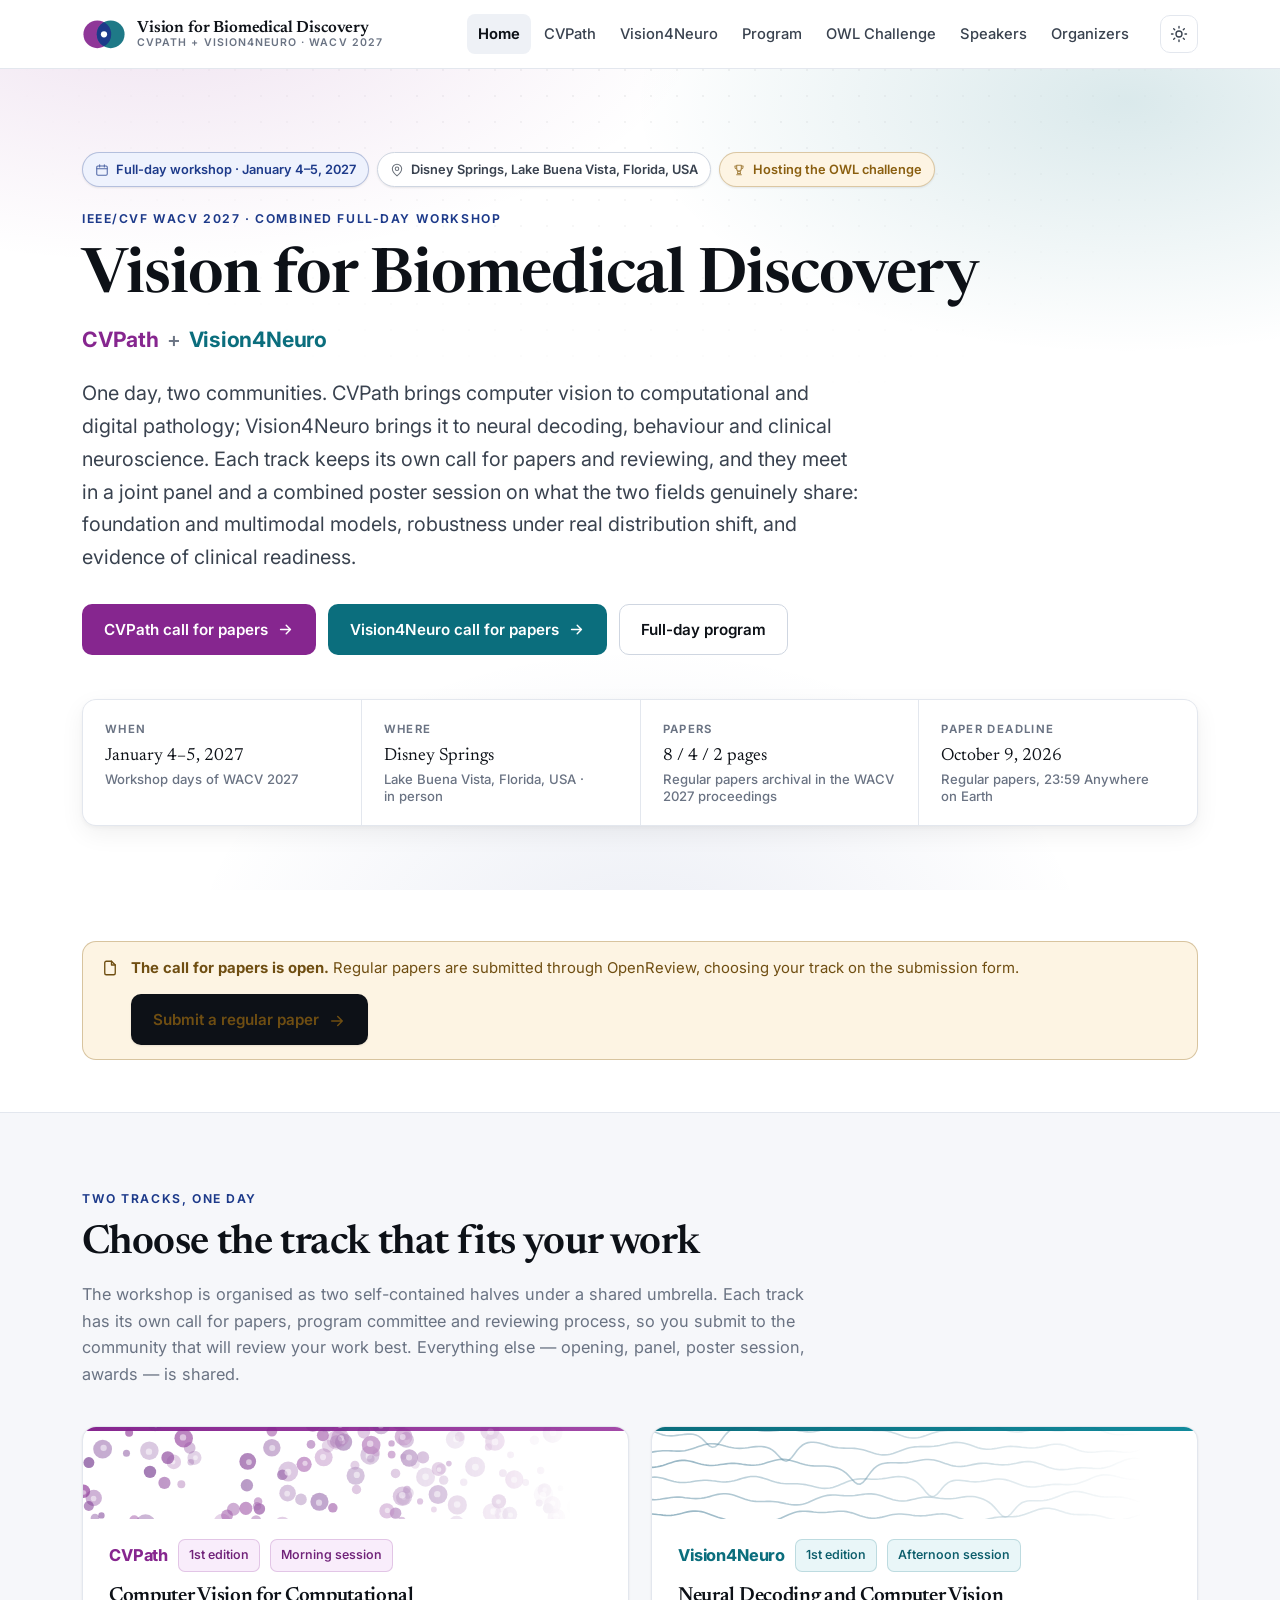
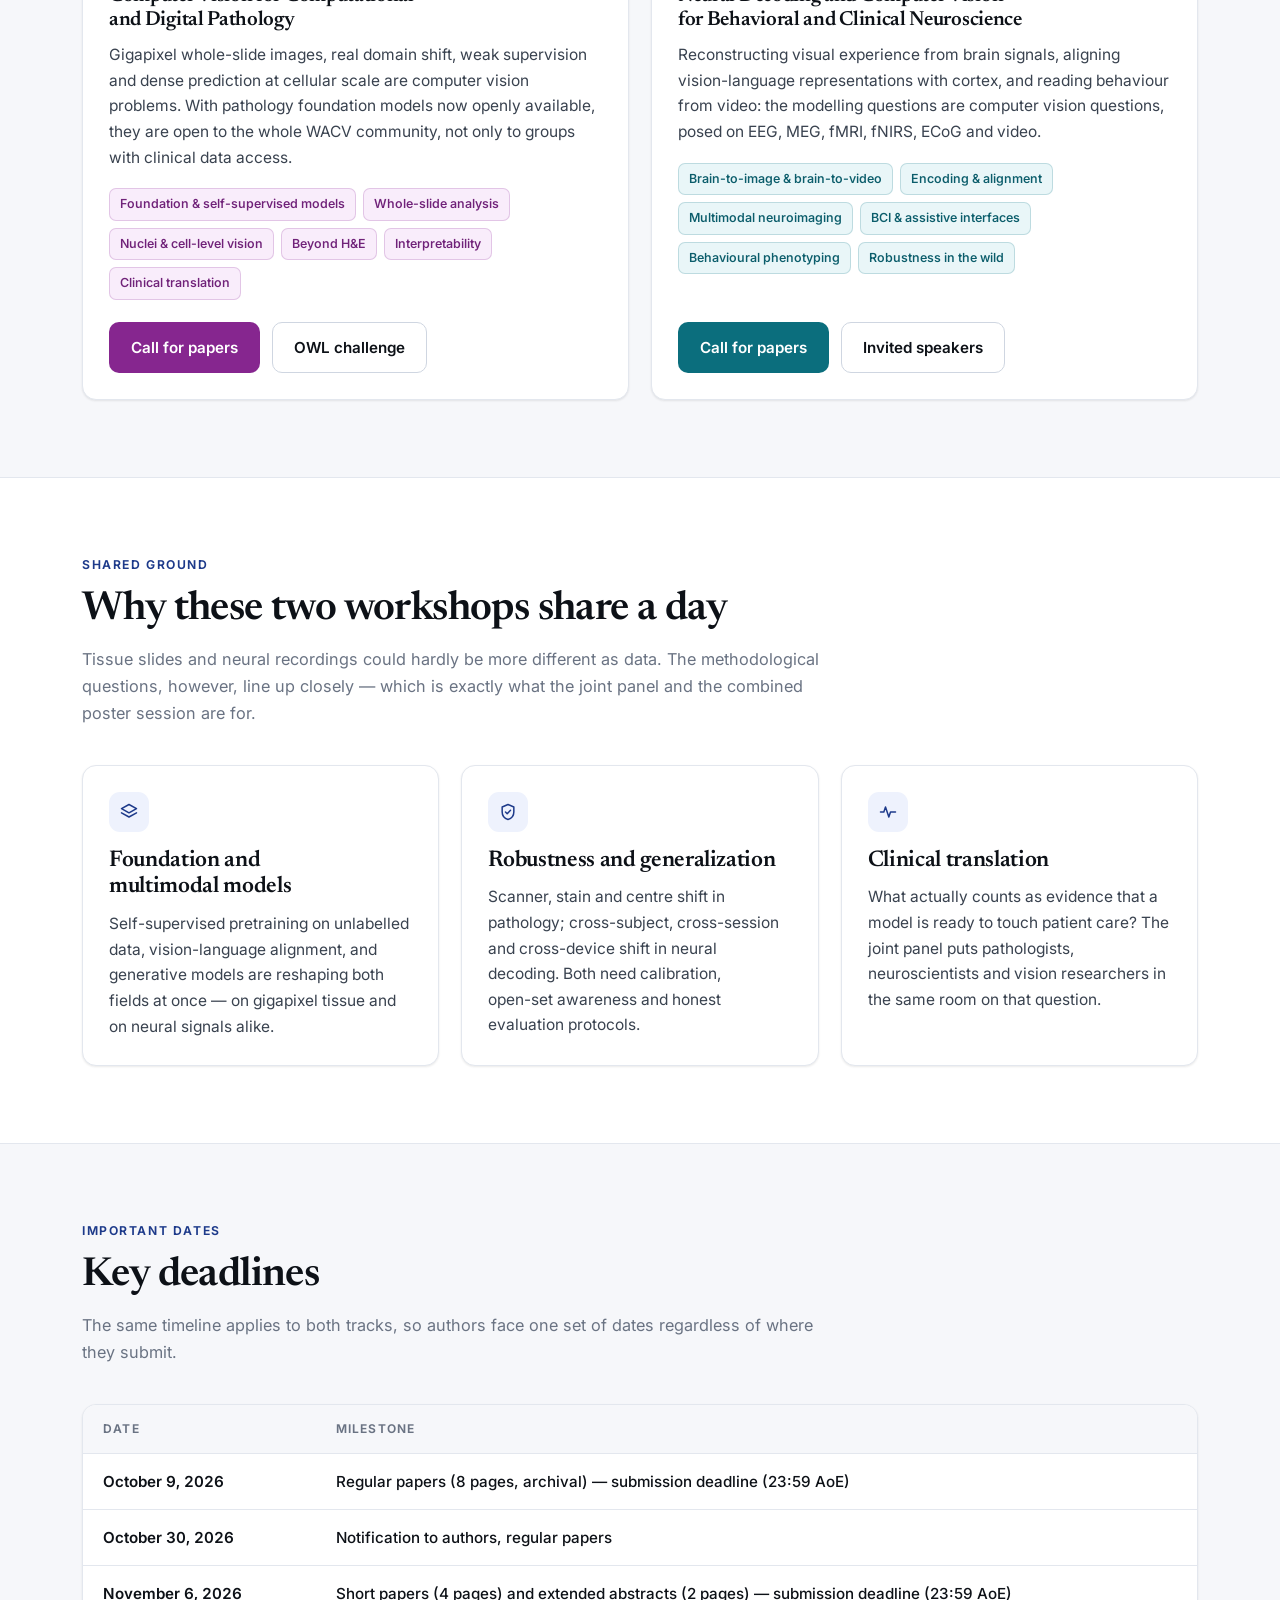
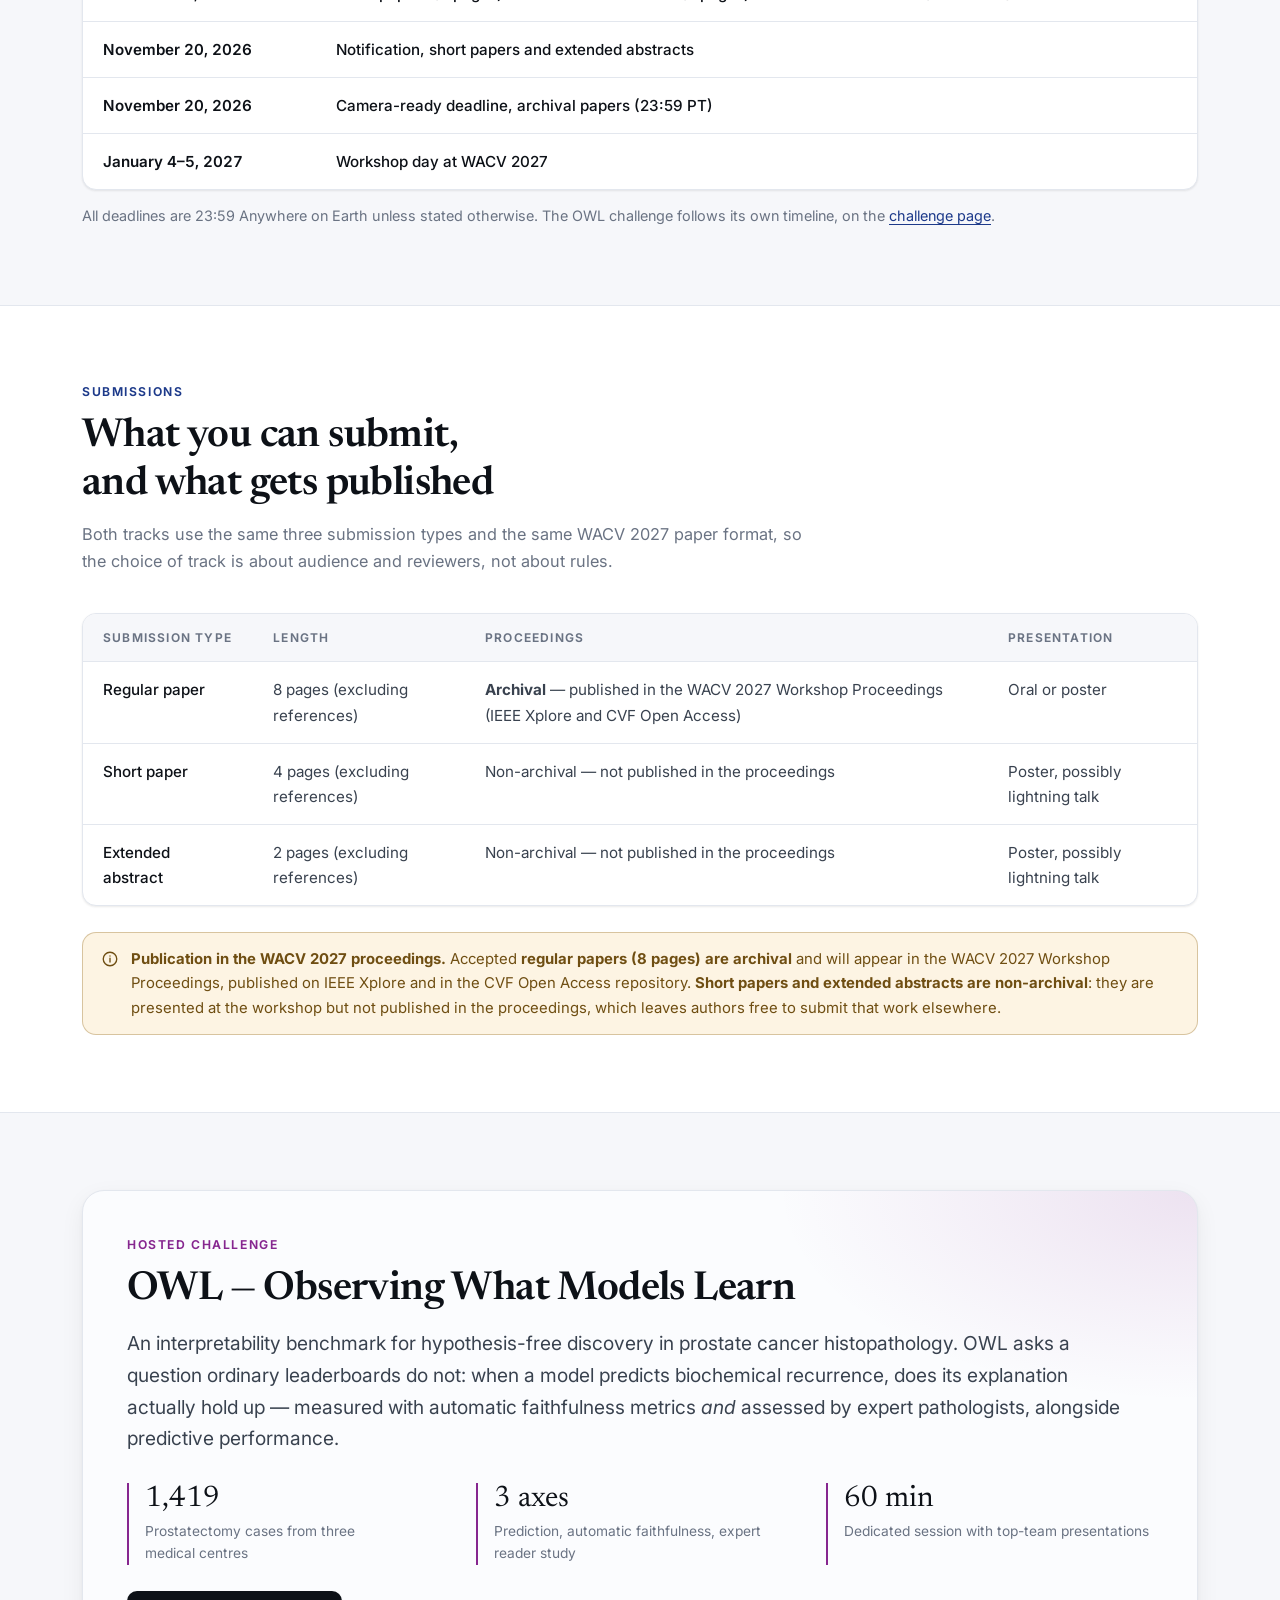
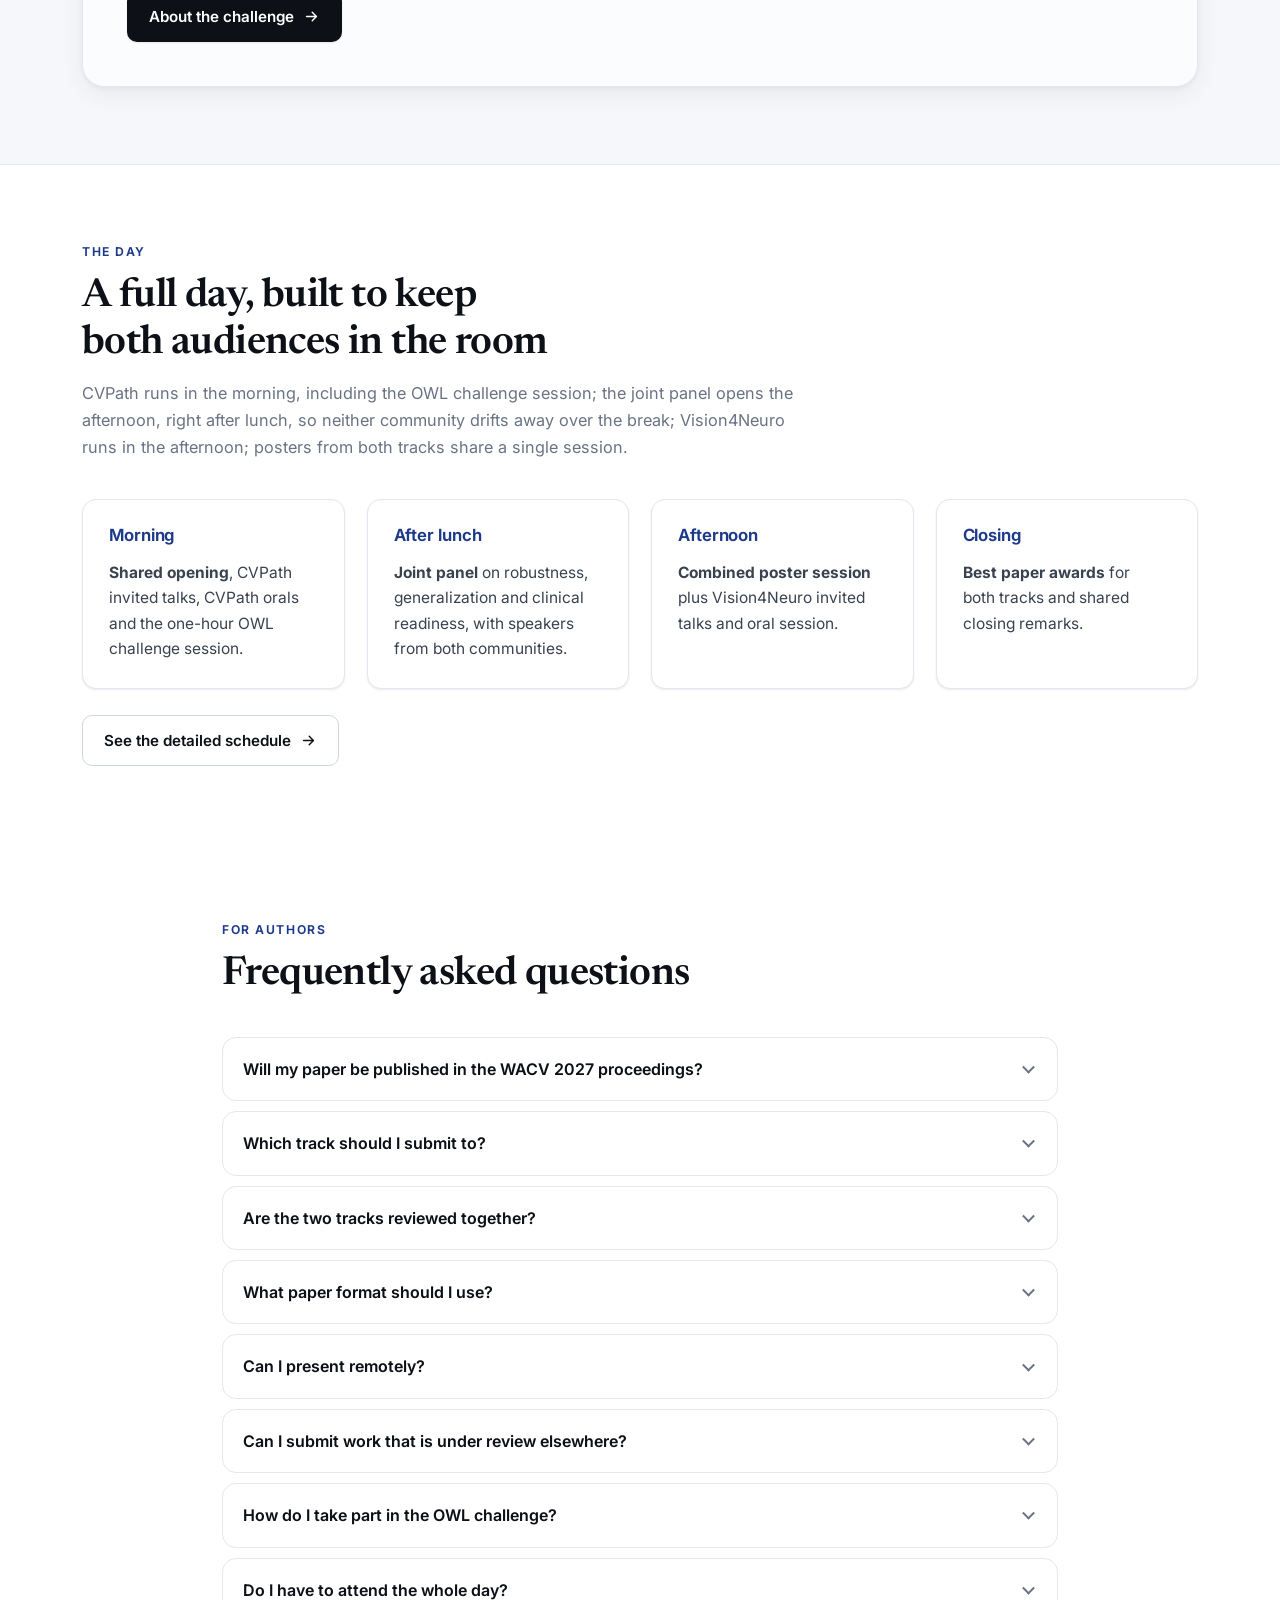
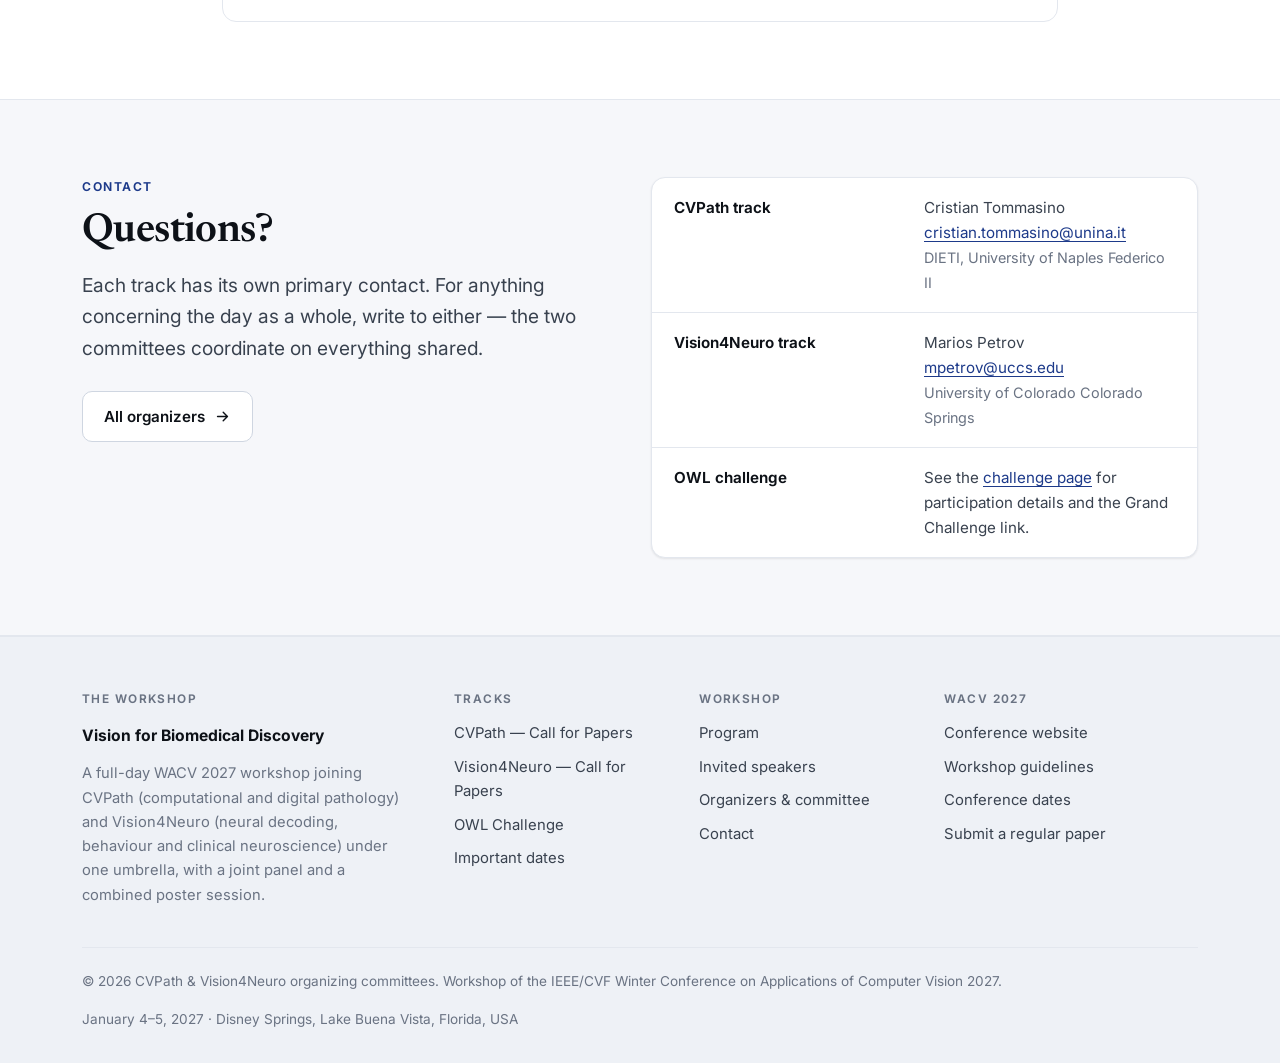
==== index.html @ 19446014 "Make the submission buttons explicit about regular papers The OpenReview venue linked from the site " ====
<!DOCTYPE html>
<html lang="en">
<head>
  <meta charset="utf-8">
  <meta name="viewport" content="width=device-width, initial-scale=1">
  <title>Vision for Biomedical Discovery | WACV 2027 Workshop</title>
  <meta name="description" content="Full-day WACV 2027 workshop joining CVPath (computational pathology, OWL challenge) and Vision4Neuro (neural decoding). Call for papers, important dates and program.">
  <meta name="keywords" content="WACV 2027 workshop, computational pathology, digital pathology, computer vision, neural decoding, EEG, fMRI, brain-computer interface, foundation models, whole-slide imaging, CVPath, Vision4Neuro">
  <meta name="author" content="CVPath and Vision4Neuro organizing committees">
  <meta name="robots" content="index, follow, max-image-preview:large">
  <link rel="canonical" href="https://cvpath-vision4neuro.github.io/wacv2027/">

  <meta property="og:type" content="website">
  <meta property="og:site_name" content="Vision for Biomedical Discovery (CVPath + Vision4Neuro)">
  <meta property="og:title" content="Vision for Biomedical Discovery | WACV 2027 Workshop">
  <meta property="og:description" content="Full-day WACV 2027 workshop joining CVPath (computational pathology, OWL challenge) and Vision4Neuro (neural decoding). Call for papers, important dates and program.">
  <meta property="og:url" content="https://cvpath-vision4neuro.github.io/wacv2027/">
  <meta property="og:image" content="https://cvpath-vision4neuro.github.io/wacv2027/assets/img/og-image.png">
  <meta property="og:image:width" content="1200">
  <meta property="og:image:height" content="630">
  <meta property="og:image:alt" content="Vision for Biomedical Discovery, a full-day WACV 2027 workshop combining CVPath and Vision4Neuro">
  <meta property="og:locale" content="en_US">
  <meta name="twitter:card" content="summary_large_image">
  <meta name="twitter:title" content="Vision for Biomedical Discovery | WACV 2027 Workshop">
  <meta name="twitter:description" content="Full-day WACV 2027 workshop joining CVPath (computational pathology, OWL challenge) and Vision4Neuro (neural decoding). Call for papers, important dates and program.">
  <meta name="twitter:image" content="https://cvpath-vision4neuro.github.io/wacv2027/assets/img/og-image.png">

  <link rel="icon" href="assets/img/favicon.svg" type="image/svg+xml">
  <link rel="alternate icon" href="assets/img/favicon-32.png" sizes="32x32">
  <link rel="apple-touch-icon" href="assets/img/apple-touch-icon.png">
  <link rel="manifest" href="site.webmanifest">
  <meta name="theme-color" content="#0d1117">

  <link rel="preconnect" href="https://fonts.googleapis.com">
  <link rel="preconnect" href="https://fonts.gstatic.com" crossorigin>
  <link rel="stylesheet" href="https://fonts.googleapis.com/css2?family=Inter:wght@400;500;600;700&family=Newsreader:opsz,wght@6..72,400;6..72,500;6..72,600&display=swap">
  <link rel="stylesheet" href="assets/css/styles.css">
  <script>
    (function () {
      try {
        var t = localStorage.getItem("vbd-theme");
        if (!t) t = window.matchMedia("(prefers-color-scheme: dark)").matches ? "dark" : "light";
        document.documentElement.setAttribute("data-theme", t);
      } catch (e) {}
    })();
  </script>
  <script type="application/ld+json">[
  {
    "@context": "https://schema.org",
    "@type": "Event",
    "name": "Vision for Biomedical Discovery (CVPath + Vision4Neuro)",
    "alternateName": "CVPath + Vision4Neuro @ WACV 2027",
    "description": "Full-day workshop at IEEE/CVF WACV 2027 combining CVPath (computer vision for computational and digital pathology, including the OWL challenge) and Vision4Neuro (neural decoding and computer vision for behavioural and clinical neuroscience).",
    "startDate": "2027-01-04",
    "endDate": "2027-01-05",
    "eventStatus": "https://schema.org/EventScheduled",
    "eventAttendanceMode": "https://schema.org/OfflineEventAttendanceMode",
    "url": "https://cvpath-vision4neuro.github.io/wacv2027/",
    "image": "https://cvpath-vision4neuro.github.io/wacv2027/assets/img/og-image.png",
    "inLanguage": "en",
    "isAccessibleForFree": false,
    "location": {
      "@type": "Place",
      "name": "WACV 2027, Disney Springs",
      "address": {
        "@type": "PostalAddress",
        "addressLocality": "Lake Buena Vista",
        "addressRegion": "FL",
        "addressCountry": "US"
      }
    },
    "superEvent": {
      "@type": "Event",
      "name": "IEEE/CVF Winter Conference on Applications of Computer Vision (WACV) 2027",
      "url": "https://wacv.thecvf.com/Conferences/2027",
      "startDate": "2027-01-04",
      "endDate": "2027-01-08",
      "location": {
        "@type": "Place",
        "name": "WACV 2027, Disney Springs",
        "address": {
          "@type": "PostalAddress",
          "addressLocality": "Lake Buena Vista",
          "addressRegion": "FL",
          "addressCountry": "US"
        }
      },
      "eventStatus": "https://schema.org/EventScheduled",
      "eventAttendanceMode": "https://schema.org/OfflineEventAttendanceMode",
      "description": "The IEEE/CVF Winter Conference on Applications of Computer Vision, held 4-8 January 2027 at Disney Springs, Lake Buena Vista, Florida."
    },
    "organizer": [
      {
        "@type": "Person",
        "name": "Cristian Tommasino",
        "email": "cristian.tommasino@unina.it",
        "affiliation": "University of Naples Federico II"
      },
      {
        "@type": "Person",
        "name": "Marios Petrov",
        "email": "mpetrov@uccs.edu",
        "affiliation": "University of Colorado Colorado Springs"
      }
    ],
    "subEvent": [
      {
        "@type": "Event",
        "name": "CVPath: Computer Vision for Computational and Digital Pathology",
        "url": "https://cvpath-vision4neuro.github.io/wacv2027/cvpath.html",
        "startDate": "2027-01-04",
        "location": {
          "@type": "Place",
          "name": "WACV 2027, Disney Springs",
          "address": {
            "@type": "PostalAddress",
            "addressLocality": "Lake Buena Vista",
            "addressRegion": "FL",
            "addressCountry": "US"
          }
        },
        "endDate": "2027-01-05",
        "eventStatus": "https://schema.org/EventScheduled",
        "eventAttendanceMode": "https://schema.org/OfflineEventAttendanceMode",
        "image": "https://cvpath-vision4neuro.github.io/wacv2027/assets/img/og-image.png",
        "description": "Half-day track on computer vision for computational and digital pathology: foundation and self-supervised models, whole-slide and gigapixel image analysis, domain shift, interpretability and clinical translation. Hosts the OWL challenge.",
        "organizer": {
          "@type": "Person",
          "name": "Cristian Tommasino",
          "email": "cristian.tommasino@unina.it",
          "affiliation": "University of Naples Federico II"
        }
      },
      {
        "@type": "Event",
        "name": "Vision4Neuro: Neural Decoding and Computer Vision for Behavioral and Clinical Neuroscience",
        "url": "https://cvpath-vision4neuro.github.io/wacv2027/vision4neuro.html",
        "startDate": "2027-01-04",
        "location": {
          "@type": "Place",
          "name": "WACV 2027, Disney Springs",
          "address": {
            "@type": "PostalAddress",
            "addressLocality": "Lake Buena Vista",
            "addressRegion": "FL",
            "addressCountry": "US"
          }
        },
        "endDate": "2027-01-05",
        "eventStatus": "https://schema.org/EventScheduled",
        "eventAttendanceMode": "https://schema.org/OfflineEventAttendanceMode",
        "image": "https://cvpath-vision4neuro.github.io/wacv2027/assets/img/og-image.png",
        "description": "Half-day track on neural decoding, behaviour and clinical neuroscience: decoding visual experience from EEG, MEG, fMRI, fNIRS and ECoG, brain-to-image generation, encoding models, brain-computer interfaces and behavioural phenotyping.",
        "organizer": {
          "@type": "Person",
          "name": "Marios Petrov",
          "email": "mpetrov@uccs.edu",
          "affiliation": "University of Colorado Colorado Springs"
        }
      }
    ]
  },
  {
    "@context": "https://schema.org",
    "@type": "WebSite",
    "name": "Vision for Biomedical Discovery (CVPath + Vision4Neuro)",
    "url": "https://cvpath-vision4neuro.github.io/wacv2027/",
    "inLanguage": "en"
  },
  {
    "@context": "https://schema.org",
    "@type": "FAQPage",
    "mainEntity": [
      {
        "@type": "Question",
        "name": "Will my paper be published in the WACV 2027 proceedings?",
        "acceptedAnswer": {
          "@type": "Answer",
          "text": "Only regular papers. Accepted 8-page regular papers are archival and appear in the WACV 2027 Workshop Proceedings on IEEE Xplore and in the CVF Open Access repository. Short papers (4 pages) and extended abstracts (2 pages) are non-archival: they are presented at the workshop but are not published, so the work remains free for submission elsewhere."
        }
      },
      {
        "@type": "Question",
        "name": "Which track should I submit to?",
        "acceptedAnswer": {
          "@type": "Answer",
          "text": "Submit to the community best placed to review your work. CVPath covers computational and digital pathology; Vision4Neuro covers neural decoding, behaviour and clinical neuroscience. Each track has its own program committee, and you select the track when you submit. If a paper genuinely spans both, write to either primary contact and we will agree on the better fit."
        }
      },
      {
        "@type": "Question",
        "name": "Are the two tracks reviewed together?",
        "acceptedAnswer": {
          "@type": "Answer",
          "text": "No. Each track runs its own reviewing process with its own program committee and criteria. The shared parts of the day are the opening, the panel, the poster session, the awards and the website."
        }
      },
      {
        "@type": "Question",
        "name": "What paper format should I use?",
        "acceptedAnswer": {
          "@type": "Answer",
          "text": "The official WACV 2027 author kit, in LaTeX or Word, the same template as the main conference. Page limits exclude references, and supplementary material does not count towards the limit. Reviewing is double-blind, so submissions must be anonymised."
        }
      },
      {
        "@type": "Question",
        "name": "Can I present remotely?",
        "acceptedAnswer": {
          "@type": "Answer",
          "text": "No. WACV 2027 does not accommodate virtual workshops or remote presentations. At least one author of each accepted contribution must register for the conference and present in person at Disney Springs."
        }
      },
      {
        "@type": "Question",
        "name": "Can I submit work that is under review elsewhere?",
        "acceptedAnswer": {
          "@type": "Answer",
          "text": "Regular papers must be original and not substantially similar to work under review or published elsewhere, following the WACV dual-submission policy. Because short papers and extended abstracts are non-archival, they may cover work that is concurrently under review at another venue, provided the policy of that venue allows it."
        }
      },
      {
        "@type": "Question",
        "name": "How do I take part in the OWL challenge?",
        "acceptedAnswer": {
          "@type": "Answer",
          "text": "The challenge runs on the Grand Challenge platform, within the CVPath track. Registration and the phase dates are published on the challenge page. Taking part does not require submitting a paper, and top-ranking teams present their methods during the challenge session."
        }
      },
      {
        "@type": "Question",
        "name": "Do I have to attend the whole day?",
        "acceptedAnswer": {
          "@type": "Answer",
          "text": "No, but the day is designed to reward it: the joint panel after lunch and the single combined poster session are where the two communities actually meet."
        }
      }
    ]
  }
]</script>
</head>
<body>
  <a class="skip-link" href="#main">Skip to main content</a>
<header class="site-header">
  <nav class="container nav" aria-label="Main">
    <a class="brand" href="index.html">
      <svg class="brand__mark" viewBox="8 36 184 128" role="img" aria-label="Vision for Biomedical Discovery logo" focusable="false">
        <defs><clipPath id="vbdClip"><circle cx="72" cy="100" r="58"/></clipPath></defs>
        <circle cx="72" cy="100" r="58" fill="#86268f" opacity=".92"/>
        <circle cx="128" cy="100" r="58" fill="#0b6e7d" opacity=".92"/>
        <circle cx="128" cy="100" r="58" fill="#1d3a8a" clip-path="url(#vbdClip)"/>
        <circle cx="100" cy="100" r="13" fill="#ffffff"/>
      </svg>
      <span class="brand__text">
        <span class="brand__title">Vision for Biomedical Discovery</span>
        <span class="brand__sub">CVPath + Vision4Neuro &middot; WACV 2027</span>
      </span>
    </a>
    <div class="nav__links" id="nav-links">
      <a href="index.html" aria-current="page">Home</a>
      <a href="cvpath.html">CVPath</a>
      <a href="vision4neuro.html">Vision4Neuro</a>
      <a href="program.html">Program</a>
      <a href="challenge.html">OWL Challenge</a>
      <a href="speakers.html">Speakers</a>
      <a href="organizers.html">Organizers</a>
    </div>
    <div class="nav__actions">
      <button class="icon-btn theme-toggle" type="button" aria-label="Switch colour theme">
        <svg class="icon-sun" viewBox="0 0 24 24" fill="none" stroke="currentColor" stroke-width="1.8" stroke-linecap="round" aria-hidden="true"><circle cx="12" cy="12" r="4"/><path d="M12 2v2M12 20v2M4.9 4.9l1.4 1.4M17.7 17.7l1.4 1.4M2 12h2M20 12h2M4.9 19.1l1.4-1.4M17.7 6.3l1.4-1.4"/></svg>
        <svg class="icon-moon" viewBox="0 0 24 24" fill="none" stroke="currentColor" stroke-width="1.8" stroke-linecap="round" stroke-linejoin="round" aria-hidden="true"><path d="M21 12.8A9 9 0 1 1 11.2 3a7 7 0 0 0 9.8 9.8Z"/></svg>
      </button>
      <button class="icon-btn nav__toggle" type="button" aria-expanded="false" aria-controls="nav-links" aria-label="Open menu">
        <svg viewBox="0 0 24 24" fill="none" stroke="currentColor" stroke-width="1.9" stroke-linecap="round" aria-hidden="true"><path d="M4 7h16M4 12h16M4 17h16"/></svg>
      </button>
    </div>
  </nav>
</header>
  <main id="main">
    <section class="hero">
      <div class="container">
        <div class="badge-row">
          <span class="badge badge--brand"><svg viewBox="0 0 24 24" fill="none" stroke="currentColor" stroke-width="1.8" stroke-linecap="round" aria-hidden="true"><rect x="3" y="5" width="18" height="16" rx="2"/><path d="M8 3v4M16 3v4M3 10h18"/></svg> Full-day workshop &middot; January 4–5, 2027</span>
          <span class="badge"><svg viewBox="0 0 24 24" fill="none" stroke="currentColor" stroke-width="1.8" stroke-linecap="round" aria-hidden="true"><path d="M20 10c0 6-8 12-8 12S4 16 4 10a8 8 0 1 1 16 0Z"/><circle cx="12" cy="10" r="3"/></svg> Disney Springs, Lake Buena Vista, Florida, USA</span>
          <span class="badge badge--gold"><svg viewBox="0 0 24 24" fill="none" stroke="currentColor" stroke-width="1.8" stroke-linecap="round" stroke-linejoin="round" aria-hidden="true"><path d="M8 4h8v6a4 4 0 0 1-8 0Z"/><path d="M16 5h3v2a3 3 0 0 1-3 3M8 5H5v2a3 3 0 0 0 3 3"/><path d="M10 14h4l.5 4h-5Z"/><path d="M8 20h8"/></svg> Hosting the OWL challenge</span>
        </div>
       <div class="hero__grid hero__grid--solo">
        <div class="hero__inner">
        <span class="eyebrow">IEEE/CVF WACV 2027 &middot; Combined full-day workshop</span>
        <h1>Vision for Biomedical Discovery</h1>
        <p class="hero__acronyms"><span class="c1">CVPath</span><span class="plus">+</span><span class="c2">Vision4Neuro</span></p>
        <p class="hero__lead">One day, two communities. CVPath brings computer vision to computational and digital pathology; Vision4Neuro brings it to neural decoding, behaviour and clinical neuroscience. Each track keeps its own call for papers and reviewing, and they meet in a joint panel and a combined poster session on what the two fields genuinely share: foundation and multimodal models, robustness under real distribution shift, and evidence of clinical readiness.</p>
        <div class="btn-row">
          <a class="btn btn--cvpath" href="cvpath.html">CVPath call for papers <svg viewBox="0 0 24 24" fill="none" stroke="currentColor" stroke-width="2" stroke-linecap="round" stroke-linejoin="round" aria-hidden="true"><path d="M5 12h14M13 6l6 6-6 6"/></svg></a>
          <a class="btn btn--neuro" href="vision4neuro.html">Vision4Neuro call for papers <svg viewBox="0 0 24 24" fill="none" stroke="currentColor" stroke-width="2" stroke-linecap="round" stroke-linejoin="round" aria-hidden="true"><path d="M5 12h14M13 6l6 6-6 6"/></svg></a>
          <a class="btn btn--ghost" href="program.html">Full-day program</a>
        </div>
        </div>

       </div>

        <div class="facts">
          <div class="fact"><p class="fact__k">When</p><p class="fact__v">January 4–5, 2027<small>Workshop days of WACV 2027</small></p></div>
          <div class="fact"><p class="fact__k">Where</p><p class="fact__v">Disney Springs<small>Lake Buena Vista, Florida, USA &middot; in person</small></p></div>
          <div class="fact"><p class="fact__k">Papers</p><p class="fact__v">8 / 4 / 2 pages<small>Regular papers archival in the WACV 2027 proceedings</small></p></div>
          <div class="fact"><p class="fact__k">Paper deadline</p><p class="fact__v">October 9, 2026<small>Regular papers, 23:59 Anywhere on Earth</small></p></div>
        </div>
      </div>
    </section>

    <section class="section section--tight">
      <div class="container">
        <div class="notice"><svg viewBox="0 0 24 24" fill="none" stroke="currentColor" stroke-width="1.8" stroke-linecap="round" stroke-linejoin="round" aria-hidden="true"><path d="M14 3H7a2 2 0 0 0-2 2v14a2 2 0 0 0 2 2h10a2 2 0 0 0 2-2V8Z"/><path d="M14 3v5h5"/></svg><div><strong>The call for papers is open.</strong> Regular papers are submitted through OpenReview, choosing your track on the submission form.<br><a class="btn btn--primary mt-s" href="https://openreview.net/group?id=thecvf.com/WACV/2027/Workshop/CVPath-Vision4Neuro" rel="noopener">Submit a regular paper <svg viewBox="0 0 24 24" fill="none" stroke="currentColor" stroke-width="2" stroke-linecap="round" stroke-linejoin="round" aria-hidden="true"><path d="M5 12h14M13 6l6 6-6 6"/></svg></a></div></div>
      </div>
    </section>

    <section class="section section--soft" id="tracks">
      <div class="container">
        <div class="section__head">
          <span class="eyebrow">Two tracks, one day</span>
          <h2>Choose the track that fits your work</h2>
          <p>The workshop is organised as two self-contained halves under a shared umbrella. Each track has its own call for papers, program committee and reviewing process, so you submit to the community that will review your work best. Everything else &mdash; opening, panel, poster session, awards &mdash; is shared.</p>
        </div>
        <div class="grid grid--2">
          <article class="card track-card track-card--cvpath reveal">
            <img class="track-card__art" src="assets/img/art-cvpath.svg" width="560" height="120" alt="" aria-hidden="true" loading="lazy" decoding="async">
            <div class="track-card__meta">
              <span class="track-card__name">CVPath</span>
              <span class="tag">1st edition</span>
              <span class="tag">Morning session</span>
            </div>
            <h3>Computer Vision for Computational and Digital Pathology</h3>
            <p>Gigapixel whole-slide images, real domain shift, weak supervision and dense prediction at cellular scale are computer vision problems. With pathology foundation models now openly available, they are open to the whole WACV community, not only to groups with clinical data access.</p>
            <div class="tag-list">
              <span class="tag">Foundation &amp; self-supervised models</span>
              <span class="tag">Whole-slide analysis</span>
              <span class="tag">Nuclei &amp; cell-level vision</span>
              <span class="tag">Beyond H&amp;E</span>
              <span class="tag">Interpretability</span>
              <span class="tag">Clinical translation</span>
            </div>
            <div class="btn-row">
              <a class="btn btn--cvpath" href="cvpath.html">Call for papers</a>
              <a class="btn btn--ghost" href="challenge.html">OWL challenge</a>
            </div>
          </article>
          <article class="card track-card track-card--neuro reveal">
            <img class="track-card__art" src="assets/img/art-neuro.svg" width="560" height="120" alt="" aria-hidden="true" loading="lazy" decoding="async">
            <div class="track-card__meta">
              <span class="track-card__name">Vision4Neuro</span>
              <span class="tag">1st edition</span>
              <span class="tag">Afternoon session</span>
            </div>
            <h3>Neural Decoding and Computer Vision for Behavioral and Clinical Neuroscience</h3>
            <p>Reconstructing visual experience from brain signals, aligning vision-language representations with cortex, and reading behaviour from video: the modelling questions are computer vision questions, posed on EEG, MEG, fMRI, fNIRS, ECoG and video.</p>
            <div class="tag-list">
              <span class="tag">Brain-to-image &amp; brain-to-video</span>
              <span class="tag">Encoding &amp; alignment</span>
              <span class="tag">Multimodal neuroimaging</span>
              <span class="tag">BCI &amp; assistive interfaces</span>
              <span class="tag">Behavioural phenotyping</span>
              <span class="tag">Robustness in the wild</span>
            </div>
            <div class="btn-row">
              <a class="btn btn--neuro" href="vision4neuro.html">Call for papers</a>
              <a class="btn btn--ghost" href="speakers.html">Invited speakers</a>
            </div>
          </article>
        </div>
      </div>
    </section>

    <section class="section" id="themes">
      <div class="container">
        <div class="section__head">
          <span class="eyebrow">Shared ground</span>
          <h2>Why these two workshops share a day</h2>
          <p>Tissue slides and neural recordings could hardly be more different as data. The methodological questions, however, line up closely &mdash; which is exactly what the joint panel and the combined poster session are for.</p>
        </div>
        <div class="grid grid--3">
          <article class="card reveal">
            <div class="card__icon"><svg viewBox="0 0 24 24" fill="none" stroke="currentColor" stroke-width="1.8" stroke-linecap="round" stroke-linejoin="round" aria-hidden="true"><path d="m12 3 9 5-9 5-9-5Z"/><path d="m3 13 9 5 9-5"/></svg></div>
            <h3>Foundation and multimodal models</h3>
            <p>Self-supervised pretraining on unlabelled data, vision-language alignment, and generative models are reshaping both fields at once &mdash; on gigapixel tissue and on neural signals alike.</p>
          </article>
          <article class="card reveal">
            <div class="card__icon"><svg viewBox="0 0 24 24" fill="none" stroke="currentColor" stroke-width="1.8" stroke-linecap="round" stroke-linejoin="round" aria-hidden="true"><path d="M12 3 5 6v6c0 4.5 3 7.8 7 9 4-1.2 7-4.5 7-9V6Z"/><path d="m9 12 2 2 4-4"/></svg></div>
            <h3>Robustness and generalization</h3>
            <p>Scanner, stain and centre shift in pathology; cross-subject, cross-session and cross-device shift in neural decoding. Both need calibration, open-set awareness and honest evaluation protocols.</p>
          </article>
          <article class="card reveal">
            <div class="card__icon"><svg viewBox="0 0 24 24" fill="none" stroke="currentColor" stroke-width="1.8" stroke-linecap="round" stroke-linejoin="round" aria-hidden="true"><path d="M3 12h4l2-6 4 12 2-6h6"/></svg></div>
            <h3>Clinical translation</h3>
            <p>What actually counts as evidence that a model is ready to touch patient care? The joint panel puts pathologists, neuroscientists and vision researchers in the same room on that question.</p>
          </article>
        </div>
      </div>
    </section>

    <section class="section section--soft" id="dates">
      <div class="container">
        <div class="section__head">
          <span class="eyebrow">Important dates</span>
          <h2>Key deadlines</h2>
          <p>The same timeline applies to both tracks, so authors face one set of dates regardless of where they submit.</p>
        </div>
        <div class="table-wrap">
        <table>
          <thead><tr><th scope="col">Date</th><th scope="col">Milestone</th></tr></thead>
          <tbody>
            <tr><td class="date">October 9, 2026</td><td class="what">Regular papers (8 pages, archival) &mdash; submission deadline (23:59 AoE)</td></tr>
            <tr><td class="date">October 30, 2026</td><td class="what">Notification to authors, regular papers</td></tr>
            <tr><td class="date">November 6, 2026</td><td class="what">Short papers (4 pages) and extended abstracts (2 pages) &mdash; submission deadline (23:59 AoE)</td></tr>
            <tr><td class="date">November 20, 2026</td><td class="what">Notification, short papers and extended abstracts</td></tr>
            <tr><td class="date">November 20, 2026</td><td class="what">Camera-ready deadline, archival papers (23:59 PT)</td></tr>
            <tr><td class="date">January 4–5, 2027</td><td class="what">Workshop day at WACV 2027</td></tr>
          </tbody>
        </table>
      </div>
      <p class="small muted mt-s">All deadlines are 23:59 Anywhere on Earth unless stated otherwise. The OWL challenge follows its own timeline, on the <a href="challenge.html">challenge page</a>.</p>
      </div>
    </section>

    <section class="section" id="submissions">
      <div class="container">
        <div class="section__head">
          <span class="eyebrow">Submissions</span>
          <h2>What you can submit, and what gets published</h2>
          <p>Both tracks use the same three submission types and the same WACV 2027 paper format, so the choice of track is about audience and reviewers, not about rules.</p>
        </div>
        <div class="table-wrap">
        <table>
          <thead><tr><th scope="col">Submission type</th><th scope="col">Length</th><th scope="col">Proceedings</th><th scope="col">Presentation</th></tr></thead>
          <tbody>
            <tr><td class="what">Regular paper</td><td>8 pages (excluding references)</td><td><strong>Archival</strong> &mdash; published in the WACV 2027 Workshop Proceedings (IEEE Xplore and CVF Open Access)</td><td>Oral or poster</td></tr>
            <tr><td class="what">Short paper</td><td>4 pages (excluding references)</td><td>Non-archival &mdash; not published in the proceedings</td><td>Poster, possibly lightning talk</td></tr>
            <tr><td class="what">Extended abstract</td><td>2 pages (excluding references)</td><td>Non-archival &mdash; not published in the proceedings</td><td>Poster, possibly lightning talk</td></tr>
          </tbody>
        </table>
      </div>
        <div class="notice mt-m"><svg viewBox="0 0 24 24" fill="none" stroke="currentColor" stroke-width="1.8" stroke-linecap="round" aria-hidden="true"><circle cx="12" cy="12" r="9"/><path d="M12 11v5M12 8h.01"/></svg><div><strong>Publication in the WACV 2027 proceedings.</strong> Accepted <strong>regular papers (8 pages) are archival</strong> and will appear in the WACV 2027 Workshop Proceedings, published on IEEE Xplore and in the CVF Open Access repository. <strong>Short papers and extended abstracts are non-archival</strong>: they are presented at the workshop but not published in the proceedings, which leaves authors free to submit that work elsewhere.</div></div>
      </div>
    </section>

    <section class="section section--soft" id="challenge">
      <div class="container">
        <div class="callout reveal">
          <span class="eyebrow eyebrow--cvpath">Hosted challenge</span>
          <h2>OWL &mdash; Observing What Models Learn</h2>
          <p class="lead mt-s">An interpretability benchmark for hypothesis-free discovery in prostate cancer histopathology. OWL asks a question ordinary leaderboards do not: when a model predicts biochemical recurrence, does its explanation actually hold up &mdash; measured with automatic faithfulness metrics <em>and</em> assessed by expert pathologists, alongside predictive performance.</p>
          <div class="stat-row">
            <div class="stat"><p class="stat__v">1,419</p><p class="stat__k">Prostatectomy cases from three medical centres</p></div>
            <div class="stat"><p class="stat__v">3 axes</p><p class="stat__k">Prediction, automatic faithfulness, expert reader study</p></div>
            <div class="stat"><p class="stat__v">60 min</p><p class="stat__k">Dedicated session with top-team presentations</p></div>
          </div>
          <div class="btn-row mt-m">
            <a class="btn btn--primary" href="challenge.html">About the challenge <svg viewBox="0 0 24 24" fill="none" stroke="currentColor" stroke-width="2" stroke-linecap="round" stroke-linejoin="round" aria-hidden="true"><path d="M5 12h14M13 6l6 6-6 6"/></svg></a>
          </div>
        </div>
      </div>
    </section>

    <section class="section" id="program-preview">
      <div class="container">
        <div class="section__head">
          <span class="eyebrow">The day</span>
          <h2>A full day, built to keep both audiences in the room</h2>
          <p>CVPath runs in the morning, including the OWL challenge session; the joint panel opens the afternoon, right after lunch, so neither community drifts away over the break; Vision4Neuro runs in the afternoon; posters from both tracks share a single session.</p>
        </div>
        <div class="grid grid--4">
          <article class="card"><h4 style="color:var(--brand)">Morning</h4><p class="small mt-s"><strong>Shared opening</strong>, CVPath invited talks, CVPath orals and the one-hour OWL challenge session.</p></article>
          <article class="card"><h4 style="color:var(--brand)">After lunch</h4><p class="small mt-s"><strong>Joint panel</strong> on robustness, generalization and clinical readiness, with speakers from both communities.</p></article>
          <article class="card"><h4 style="color:var(--brand)">Afternoon</h4><p class="small mt-s"><strong>Combined poster session</strong> plus Vision4Neuro invited talks and oral session.</p></article>
          <article class="card"><h4 style="color:var(--brand)">Closing</h4><p class="small mt-s"><strong>Best paper awards</strong> for both tracks and shared closing remarks.</p></article>
        </div>
        <div class="btn-row mt-m"><a class="btn btn--ghost" href="program.html">See the detailed schedule <svg viewBox="0 0 24 24" fill="none" stroke="currentColor" stroke-width="2" stroke-linecap="round" stroke-linejoin="round" aria-hidden="true"><path d="M5 12h14M13 6l6 6-6 6"/></svg></a></div>
      </div>
    </section>

    <section class="section" id="faq">
      <div class="container container--narrow">
        <div class="section__head">
          <span class="eyebrow">For authors</span>
          <h2>Frequently asked questions</h2>
        </div>
        <div class="faq">
          <details class="qa"><summary>Will my paper be published in the WACV 2027 proceedings?</summary><div class="qa__body"><p>Only regular papers. Accepted 8-page regular papers are archival and appear in the WACV 2027 Workshop Proceedings on IEEE Xplore and in the CVF Open Access repository. Short papers (4 pages) and extended abstracts (2 pages) are non-archival: they are presented at the workshop but are not published, so the work remains free for submission elsewhere.</p></div></details>
          <details class="qa"><summary>Which track should I submit to?</summary><div class="qa__body"><p>Submit to the community best placed to review your work. CVPath covers computational and digital pathology; Vision4Neuro covers neural decoding, behaviour and clinical neuroscience. Each track has its own program committee, and you select the track when you submit. If a paper genuinely spans both, write to either primary contact and we will agree on the better fit.</p></div></details>
          <details class="qa"><summary>Are the two tracks reviewed together?</summary><div class="qa__body"><p>No. Each track runs its own reviewing process with its own program committee and criteria. The shared parts of the day are the opening, the panel, the poster session, the awards and the website.</p></div></details>
          <details class="qa"><summary>What paper format should I use?</summary><div class="qa__body"><p>The official WACV 2027 author kit, in LaTeX or Word, the same template as the main conference. Page limits exclude references, and supplementary material does not count towards the limit. Reviewing is double-blind, so submissions must be anonymised.</p></div></details>
          <details class="qa"><summary>Can I present remotely?</summary><div class="qa__body"><p>No. WACV 2027 does not accommodate virtual workshops or remote presentations. At least one author of each accepted contribution must register for the conference and present in person at Disney Springs.</p></div></details>
          <details class="qa"><summary>Can I submit work that is under review elsewhere?</summary><div class="qa__body"><p>Regular papers must be original and not substantially similar to work under review or published elsewhere, following the WACV dual-submission policy. Because short papers and extended abstracts are non-archival, they may cover work that is concurrently under review at another venue, provided the policy of that venue allows it.</p></div></details>
          <details class="qa"><summary>How do I take part in the OWL challenge?</summary><div class="qa__body"><p>The challenge runs on the Grand Challenge platform, within the CVPath track. Registration and the phase dates are published on the challenge page. Taking part does not require submitting a paper, and top-ranking teams present their methods during the challenge session.</p></div></details>
          <details class="qa"><summary>Do I have to attend the whole day?</summary><div class="qa__body"><p>No, but the day is designed to reward it: the joint panel after lunch and the single combined poster session are where the two communities actually meet.</p></div></details>
        </div>
      </div>
    </section>

    <section class="section section--soft" id="contact">
      <div class="container">
        <div class="grid grid--2">
          <div>
            <span class="eyebrow">Contact</span>
            <h2>Questions?</h2>
            <p class="lead mt-s">Each track has its own primary contact. For anything concerning the day as a whole, write to either &mdash; the two committees coordinate on everything shared.</p>
            <div class="btn-row mt-m">
              <a class="btn btn--ghost" href="organizers.html">All organizers <svg viewBox="0 0 24 24" fill="none" stroke="currentColor" stroke-width="2" stroke-linecap="round" stroke-linejoin="round" aria-hidden="true"><path d="M5 12h14M13 6l6 6-6 6"/></svg></a>
            </div>
          </div>
          <div class="defs">
            <div class="def"><dt>CVPath track</dt><dd>Cristian Tommasino<br><a href="mailto:cristian.tommasino@unina.it">cristian.tommasino@unina.it</a><br><span class="small muted">DIETI, University of Naples Federico II</span></dd></div>
            <div class="def"><dt>Vision4Neuro track</dt><dd>Marios Petrov<br><a href="mailto:mpetrov@uccs.edu">mpetrov@uccs.edu</a><br><span class="small muted">University of Colorado Colorado Springs</span></dd></div>
            <div class="def"><dt>OWL challenge</dt><dd>See the <a href="challenge.html">challenge page</a> for participation details and the Grand Challenge link.</dd></div>
          </div>
        </div>
      </div>
    </section>

  </main>
<footer class="site-footer">
  <div class="container">
    <div class="footer-grid">
      <div class="footer-about">
        <h4>The workshop</h4>
        <strong style="color:var(--ink);font-size:.98rem">Vision for Biomedical Discovery</strong>
        <p>A full-day WACV 2027 workshop joining CVPath (computational and digital pathology) and Vision4Neuro (neural decoding, behaviour and clinical neuroscience) under one umbrella, with a joint panel and a combined poster session.</p>
      </div>
      <div>
        <h4>Tracks</h4>
        <ul class="footer-links">
          <li><a href="cvpath.html">CVPath &mdash; Call for Papers</a></li>
          <li><a href="vision4neuro.html">Vision4Neuro &mdash; Call for Papers</a></li>
          <li><a href="challenge.html">OWL Challenge</a></li>
          <li><a href="index.html#dates">Important dates</a></li>
        </ul>
      </div>
      <div>
        <h4>Workshop</h4>
        <ul class="footer-links">
          <li><a href="program.html">Program</a></li>
          <li><a href="speakers.html">Invited speakers</a></li>
          <li><a href="organizers.html">Organizers &amp; committee</a></li>
          <li><a href="organizers.html#contact">Contact</a></li>
        </ul>
      </div>
      <div>
        <h4>WACV 2027</h4>
        <ul class="footer-links">
          <li><a href="https://wacv.thecvf.com/Conferences/2027" rel="noopener">Conference website</a></li>
          <li><a href="https://wacv.thecvf.com/Conferences/2027/CallForWorkshops" rel="noopener">Workshop guidelines</a></li>
          <li><a href="https://wacv.thecvf.com/Conferences/2027/Dates" rel="noopener">Conference dates</a></li>
          <li><a href="https://openreview.net/group?id=thecvf.com/WACV/2027/Workshop/CVPath-Vision4Neuro" rel="noopener">Submit a regular paper</a></li>
        </ul>
      </div>
    </div>
    <div class="footer-bottom">
      <span>&copy; 2026 CVPath &amp; Vision4Neuro organizing committees. Workshop of the IEEE/CVF Winter Conference on Applications of Computer Vision 2027.</span>
      <span>January 4–5, 2027 &middot; Disney Springs, Lake Buena Vista, Florida, USA</span>
    </div>
  </div>
</footer>
  <script src="assets/js/main.js" defer></script>
</body>
</html>
---- assets/css/styles.css ----
/* =========================================================================
   Vision for Biomedical Discovery (CVPath + Vision4Neuro) - WACV 2027
   Stylesheet. No external dependencies except Google Fonts.
   ========================================================================= */

/* ---------- Design tokens ---------- */
:root {
  --font-sans: "Inter", -apple-system, BlinkMacSystemFont, "Segoe UI", Roboto, Helvetica, Arial, sans-serif;
  --font-serif: "Newsreader", Georgia, "Times New Roman", serif;
  --font-mono: ui-monospace, SFMono-Regular, Menlo, Consolas, monospace;

  --bg: #ffffff;
  --bg-soft: #f6f7fa;
  --bg-sunken: #eef1f6;
  --surface: #ffffff;
  --surface-2: #fbfcfe;

  --ink: #0d1117;
  --ink-2: #39424f;
  --ink-3: #6a7383;
  --ink-inv: #ffffff;

  --line: #e3e7ee;
  --line-strong: #cfd6e1;

  --brand: #1d3a8a;
  --brand-2: #2a52be;
  --brand-soft: #eef2fd;

  --cvpath: #86268f;
  --cvpath-2: #a34aa8;
  --cvpath-soft: #f9edfb;

  --neuro: #0b6e7d;
  --neuro-2: #128a9c;
  --neuro-soft: #e9f6f8;

  --gold: #8a5f10;
  --gold-soft: #fdf4e3;

  --radius-s: 8px;
  --radius: 14px;
  --radius-l: 22px;

  --shadow-s: 0 1px 2px rgba(13, 17, 23, .05), 0 1px 3px rgba(13, 17, 23, .04);
  --shadow: 0 2px 4px rgba(13, 17, 23, .04), 0 8px 24px rgba(13, 17, 23, .06);
  --shadow-l: 0 4px 8px rgba(13, 17, 23, .05), 0 24px 48px rgba(13, 17, 23, .10);

  --container: 1160px;
  --nav-h: 68px;
}

[data-theme="dark"] {
  --bg: #0c1017;
  --bg-soft: #10151e;
  --bg-sunken: #0a0e15;
  --surface: #141a24;
  --surface-2: #171e29;

  --ink: #eef2f8;
  --ink-2: #b8c2d1;
  --ink-3: #8996a8;

  --line: #232c3a;
  --line-strong: #334052;

  --brand: #8fb0ff;
  --brand-2: #a7c1ff;
  --brand-soft: #16213a;

  --cvpath: #e194ef;
  --cvpath-2: #eeb0f7;
  --cvpath-soft: #2a1531;

  --neuro: #5fd3e3;
  --neuro-2: #86e2ee;
  --neuro-soft: #0d2429;

  --gold: #e5bf72;
  --gold-soft: #2a2114;

  --shadow-s: 0 1px 2px rgba(0, 0, 0, .4);
  --shadow: 0 2px 6px rgba(0, 0, 0, .35), 0 12px 32px rgba(0, 0, 0, .35);
  --shadow-l: 0 8px 20px rgba(0, 0, 0, .45), 0 32px 64px rgba(0, 0, 0, .45);
}

/* ---------- Reset & base ---------- */
*, *::before, *::after { box-sizing: border-box; }
* { margin: 0; }

html {
  -webkit-text-size-adjust: 100%;
  scroll-behavior: smooth;
  scroll-padding-top: calc(var(--nav-h) + 16px);
}

body {
  font-family: var(--font-sans);
  font-size: 17px;
  line-height: 1.65;
  color: var(--ink-2);
  background: var(--bg);
  -webkit-font-smoothing: antialiased;
  text-rendering: optimizeLegibility;
  overflow-x: hidden;
}

img, svg { display: block; max-width: 100%; }
a { color: var(--brand); text-underline-offset: 3px; }

h1, h2, h3, h4 {
  font-family: var(--font-serif);
  color: var(--ink);
  font-weight: 600;
  line-height: 1.18;
  letter-spacing: -0.015em;
  text-wrap: balance;
}
h1 { font-size: clamp(2.1rem, 1.4rem + 3.1vw, 3.9rem); }
h2 { font-size: clamp(1.6rem, 1.25rem + 1.6vw, 2.5rem); }
h3 { font-size: clamp(1.15rem, 1.03rem + .55vw, 1.42rem); }
h4 { font-size: 1.05rem; font-family: var(--font-sans); font-weight: 650; letter-spacing: -0.005em; }
p { text-wrap: pretty; }
p + p { margin-top: 1em; }

::selection { background: color-mix(in srgb, var(--brand) 22%, transparent); }

:focus-visible {
  outline: 2px solid var(--brand-2);
  outline-offset: 3px;
  border-radius: 4px;
}

/* ---------- Layout helpers ---------- */
.container { width: 100%; max-width: var(--container); margin-inline: auto; padding-inline: 22px; }
.container--narrow { max-width: 880px; }
.section { padding-block: clamp(52px, 6vw, 92px); }
.section--soft { background: var(--bg-soft); border-block: 1px solid var(--line); }
.section--tight { padding-block: clamp(34px, 4vw, 56px); }
.section__head { max-width: 740px; margin-bottom: 38px; }
.section__head p { color: var(--ink-3); margin-top: 12px; font-size: 1.02rem; }
.stack > * + * { margin-top: 14px; }
.stack-lg > * + * { margin-top: 26px; }
.center { text-align: center; margin-inline: auto; }

.eyebrow {
  font-size: .76rem;
  font-weight: 650;
  letter-spacing: .13em;
  text-transform: uppercase;
  color: var(--brand);
  font-family: var(--font-sans);
  display: block;
  margin-bottom: 12px;
}
.eyebrow--cvpath { color: var(--cvpath); }
.eyebrow--neuro { color: var(--neuro); }

.lead { font-size: clamp(1.05rem, 1rem + .35vw, 1.2rem); color: var(--ink-2); }
.muted { color: var(--ink-3); }
.small { font-size: .9rem; }
.tiny { font-size: .82rem; }
.mt-s { margin-top: 14px; }
.mt-m { margin-top: 26px; }
.mt-l { margin-top: 42px; }

/* ---------- Skip link ---------- */
.skip-link {
  position: absolute; left: 12px; top: -60px; z-index: 200;
  background: var(--ink); color: var(--bg);
  padding: 10px 16px; border-radius: var(--radius-s);
  font-size: .9rem; font-weight: 600; text-decoration: none;
  transition: top .18s ease;
}
.skip-link:focus { top: 12px; }

/* ---------- Header / nav ---------- */
.site-header {
  position: sticky; top: 0; z-index: 100;
  background: color-mix(in srgb, var(--bg) 88%, transparent);
  backdrop-filter: saturate(180%) blur(14px);
  -webkit-backdrop-filter: saturate(180%) blur(14px);
  border-bottom: 1px solid var(--line);
}
.nav { display: flex; align-items: center; gap: 16px; min-height: var(--nav-h); }
.brand { display: flex; align-items: center; gap: 11px; text-decoration: none; color: var(--ink); flex: 0 1 auto; min-width: 0; }
.brand__mark { width: 44px; height: auto; flex: 0 0 auto; }
.brand__text { display: flex; flex-direction: column; line-height: 1.14; min-width: 0; }
.brand__title { font-family: var(--font-serif); font-weight: 600; font-size: 1.02rem; letter-spacing: -.01em; white-space: nowrap; overflow: hidden; text-overflow: ellipsis; }
.brand__sub { font-size: .66rem; letter-spacing: .1em; text-transform: uppercase; color: var(--ink-3); font-weight: 600; }

.nav__links { display: flex; align-items: center; gap: 2px; margin-left: auto; }
.nav__links a {
  color: var(--ink-2); text-decoration: none;
  font-size: .92rem; font-weight: 500;
  padding: 8px 11px; border-radius: var(--radius-s);
  white-space: nowrap; transition: background .16s ease, color .16s ease;
}
.nav__links a:hover { background: var(--bg-soft); color: var(--ink); }
.nav__links a[aria-current="page"] { color: var(--ink); font-weight: 650; background: var(--bg-sunken); }

.nav__actions { display: flex; align-items: center; gap: 8px; margin-left: 4px; }
.icon-btn {
  width: 38px; height: 38px; display: grid; place-items: center;
  border: 1px solid var(--line); background: var(--surface); color: var(--ink-2);
  border-radius: 10px; cursor: pointer; transition: background .16s ease, border-color .16s ease;
}
.icon-btn:hover { background: var(--bg-soft); border-color: var(--line-strong); }
.icon-btn svg { width: 18px; height: 18px; }
.theme-toggle .icon-moon { display: none; }
[data-theme="dark"] .theme-toggle .icon-moon { display: block; }
[data-theme="dark"] .theme-toggle .icon-sun { display: none; }
.nav__toggle { display: none; }

@media (max-width: 1040px) {
  .nav__toggle { display: grid; }
  .nav__links {
    position: fixed; inset: var(--nav-h) 0 auto 0;
    flex-direction: column; align-items: stretch; gap: 2px;
    background: var(--bg); border-bottom: 1px solid var(--line);
    padding: 12px 18px 22px; box-shadow: var(--shadow);
    max-height: calc(100dvh - var(--nav-h)); overflow-y: auto;
    transform: translateY(-8px); opacity: 0; pointer-events: none;
    transition: opacity .18s ease, transform .18s ease;
  }
  .nav__links.is-open { transform: none; opacity: 1; pointer-events: auto; }
  .nav__links a { padding: 12px; font-size: 1rem; }
}

@media (max-width: 620px) {
  .nav { gap: 8px; }
  .brand__title { font-size: .92rem; }
  .brand__sub { font-size: .6rem; letter-spacing: .06em; }
  .nav__actions { margin-left: auto; }
}
@media (max-width: 400px) {
  .brand__sub { display: none; }
  .brand__title { font-size: .84rem; white-space: normal; line-height: 1.15; }
  .brand__mark { width: 36px; height: auto; }
  .container { padding-inline: 18px; }
}

/* ---------- Buttons ---------- */
.btn {
  display: inline-flex; align-items: center; justify-content: center; gap: 9px;
  font-family: var(--font-sans); font-size: .95rem; font-weight: 600;
  padding: 12px 21px; border-radius: 10px; border: 1px solid transparent;
  text-decoration: none; cursor: pointer; white-space: nowrap;
  transition: transform .15s ease, box-shadow .18s ease, background .18s ease, border-color .18s ease;
}
.btn:hover { transform: translateY(-1px); }
.btn:active { transform: none; }
.btn svg { width: 17px; height: 17px; }
.btn--primary { background: var(--ink); color: var(--bg); box-shadow: var(--shadow-s); }
.btn--primary:hover { box-shadow: var(--shadow); }
.btn--ghost { background: var(--surface); color: var(--ink); border-color: var(--line-strong); }
.btn--ghost:hover { background: var(--bg-soft); }
.btn--cvpath { background: var(--cvpath); color: #fff; }
.btn--cvpath:hover { background: var(--cvpath-2); }
.btn--neuro { background: var(--neuro); color: #fff; }
.btn--neuro:hover { background: var(--neuro-2); }
[data-theme="dark"] .btn--cvpath, [data-theme="dark"] .btn--neuro { color: #0c1017; }
.btn-row { display: flex; flex-wrap: wrap; gap: 12px; }

/* ---------- Hero ---------- */
.hero {
  position: relative; overflow: hidden;
  padding-block: clamp(52px, 6.5vw, 100px) clamp(40px, 5vw, 72px);
  background:
    radial-gradient(900px 420px at 12% -8%, color-mix(in srgb, var(--cvpath) 13%, transparent), transparent 62%),
    radial-gradient(820px 420px at 88% 4%, color-mix(in srgb, var(--neuro) 15%, transparent), transparent 60%),
    radial-gradient(700px 500px at 50% 110%, color-mix(in srgb, var(--brand) 9%, transparent), transparent 65%),
    var(--bg);
}
.hero::after {
  content: ""; position: absolute; inset: 0; pointer-events: none;
  background-image: radial-gradient(circle at 1px 1px, color-mix(in srgb, var(--ink) 13%, transparent) 1px, transparent 0);
  background-size: 26px 26px;
  mask-image: radial-gradient(70% 60% at 50% 0%, #000 0%, transparent 75%);
  -webkit-mask-image: radial-gradient(70% 60% at 50% 0%, #000 0%, transparent 75%);
  opacity: .45;
}
.hero > * { position: relative; z-index: 1; }
.hero__grid {
  display: grid;
  grid-template-columns: minmax(0, 1.12fr) minmax(0, .88fr);
  gap: clamp(24px, 3vw, 52px);
  align-items: center;
}
.hero__inner { max-width: 920px; }
.hero__grid--solo { grid-template-columns: 1fr; }
.hero__photo { margin: 0; }
.hero__photo img {
  width: 100%; height: auto;
  border-radius: var(--radius-l);
  box-shadow: var(--shadow-l);
  border: 1px solid var(--line);
}
.hero__photo figcaption { margin-top: 10px; text-align: right; color: var(--ink-3); font-size: .8rem; }
@media (max-width: 1060px) { .hero__photo { order: -1; max-width: 640px; } }
.hero__art { margin: 0; }
.hero__art img { width: 100%; height: auto; }
[data-theme="dark"] .hero__art img { opacity: .92; }
.hero__art figcaption { margin-top: 10px; text-align: right; max-width: 46ch; margin-left: auto; }

@media (max-width: 1060px) {
  .hero__grid { grid-template-columns: 1fr; }
  .hero__art { order: -1; max-width: 560px; }
  .hero__art figcaption { display: none; }
}
@media (max-width: 700px) {
  .hero__art { display: none; }
}
.hero h1 { margin-bottom: 8px; }
.hero__acronyms {
  font-family: var(--font-sans); font-weight: 700;
  font-size: clamp(1rem, .9rem + .6vw, 1.32rem);
  letter-spacing: -.01em; margin-bottom: 20px;
}
.hero__acronyms .c1 { color: var(--cvpath); }
.hero__acronyms .c2 { color: var(--neuro); }
.hero__acronyms .plus { color: var(--ink-3); font-weight: 500; margin-inline: 8px; }
.hero__lead { font-size: clamp(1.05rem, .98rem + .45vw, 1.24rem); color: var(--ink-2); max-width: 780px; }
.hero .btn-row { margin-top: 30px; }

.badge-row { display: flex; flex-wrap: wrap; gap: 8px; margin-bottom: 22px; }
.badge {
  display: inline-flex; align-items: center; gap: 7px;
  font-size: .8rem; font-weight: 600;
  padding: 6px 12px; border-radius: 999px;
  background: var(--surface); border: 1px solid var(--line-strong); color: var(--ink-2);
  box-shadow: var(--shadow-s);
}
.badge svg { width: 14px; height: 14px; opacity: .75; }
.badge--brand { background: var(--brand-soft); border-color: color-mix(in srgb, var(--brand) 28%, transparent); color: var(--brand); }
.badge--cvpath { background: var(--cvpath-soft); border-color: color-mix(in srgb, var(--cvpath) 28%, transparent); color: var(--cvpath); }
.badge--neuro { background: var(--neuro-soft); border-color: color-mix(in srgb, var(--neuro) 28%, transparent); color: var(--neuro); }
.badge--gold { background: var(--gold-soft); border-color: color-mix(in srgb, var(--gold) 30%, transparent); color: var(--gold); }

/* facts strip */
.facts {
  display: grid; grid-template-columns: repeat(4, 1fr); gap: 1px;
  background: var(--line); border: 1px solid var(--line);
  border-radius: var(--radius); overflow: hidden; margin-top: 44px;
  box-shadow: var(--shadow);
}
.fact { background: var(--surface); padding: 20px 22px; }
.fact__k { font-size: .71rem; letter-spacing: .12em; text-transform: uppercase; color: var(--ink-3); font-weight: 650; }
.fact__v { font-family: var(--font-serif); font-size: 1.1rem; color: var(--ink); margin-top: 6px; line-height: 1.3; }
.fact__v small { display: block; font-family: var(--font-sans); font-size: .82rem; color: var(--ink-3); font-weight: 500; margin-top: 3px; }
@media (max-width: 880px) { .facts { grid-template-columns: repeat(2, 1fr); } }
@media (max-width: 440px) { .facts { grid-template-columns: 1fr; } }

/* ---------- Notice ---------- */
.notice {
  display: flex; gap: 12px; align-items: flex-start;
  background: var(--gold-soft); border: 1px solid color-mix(in srgb, var(--gold) 32%, transparent);
  color: color-mix(in srgb, var(--gold) 78%, var(--ink));
  padding: 14px 18px; border-radius: var(--radius); font-size: .93rem;
}
.notice svg { width: 18px; height: 18px; flex: 0 0 auto; margin-top: 3px; }
.notice a { color: inherit; }

/* ---------- Cards & grids ---------- */
.grid { display: grid; gap: 22px; }
.grid--2 { grid-template-columns: repeat(2, 1fr); }
.grid--3 { grid-template-columns: repeat(3, 1fr); }
.grid--4 { grid-template-columns: repeat(4, 1fr); }
@media (max-width: 980px) { .grid--3, .grid--4 { grid-template-columns: repeat(2, 1fr); } }
@media (max-width: 760px) { .grid--2, .grid--3, .grid--4 { grid-template-columns: 1fr; } }

.card {
  background: var(--surface); border: 1px solid var(--line);
  border-radius: var(--radius); padding: 26px;
  box-shadow: var(--shadow-s);
  transition: box-shadow .2s ease, transform .2s ease, border-color .2s ease;
}
.card--link:hover { box-shadow: var(--shadow); transform: translateY(-2px); border-color: var(--line-strong); }
.card h3 { margin-bottom: 10px; }
.card p { color: var(--ink-2); font-size: .97rem; }
.card__icon {
  width: 40px; height: 40px; border-radius: 11px; display: grid; place-items: center;
  background: var(--brand-soft); color: var(--brand); margin-bottom: 16px;
}
.card__icon svg { width: 20px; height: 20px; }

/* track cards */
.track-card { position: relative; overflow: hidden; padding-top: 0; display: flex; flex-direction: column; }
.track-card__art {
  width: calc(100% + 52px);
  height: 92px;
  margin: 0 -26px 20px;
  object-fit: cover;
  opacity: .95;
}
[data-theme="dark"] .track-card__art { opacity: .8; }
.track-card::before { content: ""; position: absolute; inset: 0 0 auto 0; height: 4px; }
.track-card--cvpath::before { background: linear-gradient(90deg, var(--cvpath), var(--cvpath-2)); }
.track-card--neuro::before { background: linear-gradient(90deg, var(--neuro), var(--neuro-2)); }
.track-card__meta { display: flex; align-items: center; gap: 10px; margin-bottom: 12px; flex-wrap: wrap; }
.track-card__name { font-family: var(--font-sans); font-weight: 750; font-size: 1.02rem; letter-spacing: -.01em; }
.track-card--cvpath .track-card__name { color: var(--cvpath); }
.track-card--neuro .track-card__name { color: var(--neuro); }
.track-card h3 { font-size: 1.28rem; }
.track-card .btn-row { margin-top: auto; padding-top: 22px; }
.tag-list { display: flex; flex-wrap: wrap; gap: 7px; margin-top: 18px; }
.tag { font-size: .78rem; font-weight: 550; padding: 5px 10px; border-radius: 7px; background: var(--bg-sunken); color: var(--ink-2); border: 1px solid var(--line); }
.track-card--cvpath .tag { background: var(--cvpath-soft); color: color-mix(in srgb, var(--cvpath) 82%, var(--ink)); border-color: color-mix(in srgb, var(--cvpath) 20%, transparent); }
.track-card--neuro .tag { background: var(--neuro-soft); color: color-mix(in srgb, var(--neuro) 82%, var(--ink)); border-color: color-mix(in srgb, var(--neuro) 20%, transparent); }

/* ---------- Topic lists ---------- */
.topics { list-style: none; padding: 0; display: grid; gap: 10px; }
.topics li { position: relative; padding-left: 28px; font-size: .97rem; color: var(--ink-2); }
.topics li::before {
  content: ""; position: absolute; left: 6px; top: .6em;
  width: 7px; height: 7px; border-radius: 2px; background: var(--brand); opacity: .9; transform: rotate(45deg);
}
.topics--cvpath li::before { background: var(--cvpath); }
.topics--neuro li::before { background: var(--neuro); }
.topics--2col { grid-template-columns: 1fr 1fr; column-gap: 30px; }
@media (max-width: 760px) { .topics--2col { grid-template-columns: 1fr; } }

/* ---------- Tables ---------- */
.table-wrap { overflow-x: auto; border: 1px solid var(--line); border-radius: var(--radius); background: var(--surface); box-shadow: var(--shadow-s); }
table { width: 100%; border-collapse: collapse; font-size: .95rem; min-width: 560px; }
thead th {
  text-align: left; font-family: var(--font-sans); font-weight: 650; font-size: .75rem;
  letter-spacing: .1em; text-transform: uppercase; color: var(--ink-3);
  padding: 14px 20px; background: var(--bg-soft); border-bottom: 1px solid var(--line); white-space: nowrap;
}
tbody td { padding: 15px 20px; border-bottom: 1px solid var(--line); vertical-align: top; color: var(--ink-2); }
tbody tr:last-child td { border-bottom: 0; }
td.date { font-variant-numeric: tabular-nums; font-weight: 600; color: var(--ink); white-space: nowrap; }
td.what { font-weight: 500; color: var(--ink); }
.pill { display: inline-block; font-size: .72rem; font-weight: 650; letter-spacing: .04em; padding: 3px 9px; border-radius: 999px; white-space: nowrap; }
.pill--cvpath { background: var(--cvpath-soft); color: var(--cvpath); }
.pill--neuro { background: var(--neuro-soft); color: var(--neuro); }
.pill--both { background: var(--brand-soft); color: var(--brand); }
.pill--wacv { background: var(--bg-sunken); color: var(--ink-3); }
.pill--tbc { background: var(--gold-soft); color: var(--gold); }

/* ---------- Program timeline ---------- */
.track-filter { display: flex; flex-wrap: wrap; gap: 8px; margin-bottom: 26px; }
.track-filter button {
  font-family: var(--font-sans); font-size: .88rem; font-weight: 600;
  padding: 8px 15px; border-radius: 999px; cursor: pointer;
  border: 1px solid var(--line-strong); background: var(--surface); color: var(--ink-2);
  transition: all .16s ease;
}
.track-filter button:hover { border-color: var(--ink-3); }
.track-filter button[aria-pressed="true"] { background: var(--ink); color: var(--bg); border-color: var(--ink); }

.timeline { display: grid; gap: 10px; }
.slot {
  display: grid; grid-template-columns: 128px 1fr; gap: 22px;
  background: var(--surface); border: 1px solid var(--line);
  border-left: 3px solid var(--line-strong);
  border-radius: var(--radius); padding: 18px 22px;
  transition: opacity .2s ease, box-shadow .2s ease;
}
.slot:hover { box-shadow: var(--shadow-s); }
.slot.is-dimmed { opacity: .3; }
.slot--cvpath { border-left-color: var(--cvpath); }
.slot--neuro { border-left-color: var(--neuro); }
.slot--joint { border-left-color: var(--brand); }
.slot--break { border-left-color: var(--line-strong); background: var(--bg-soft); }
.slot__time { font-variant-numeric: tabular-nums; font-weight: 650; color: var(--ink); font-size: .95rem; padding-top: 1px; }
.slot__body h4 { margin-bottom: 4px; color: var(--ink); }
.slot__body p { font-size: .92rem; color: var(--ink-3); }
.slot__tag { display: inline-block; font-size: .67rem; font-weight: 700; letter-spacing: .09em; text-transform: uppercase; margin-bottom: 6px; }
.slot--cvpath .slot__tag { color: var(--cvpath); }
.slot--neuro .slot__tag { color: var(--neuro); }
.slot--joint .slot__tag { color: var(--brand); }
.slot--break .slot__tag { color: var(--ink-3); }
@media (max-width: 620px) {
  .slot { grid-template-columns: 1fr; gap: 8px; }
  .slot__time { font-size: .88rem; color: var(--ink-3); }
}

/* ---------- People ---------- */
.people { display: grid; gap: 18px; grid-template-columns: repeat(auto-fill, minmax(270px, 1fr)); }
.person {
  display: flex; gap: 15px; align-items: flex-start;
  background: var(--surface); border: 1px solid var(--line);
  border-radius: var(--radius); padding: 20px; box-shadow: var(--shadow-s);
}
.avatar {
  width: 46px; height: 46px; flex: 0 0 auto; border-radius: 12px;
  display: grid; place-items: center;
  font-family: var(--font-sans); font-weight: 700; font-size: .9rem;
  color: #fff; background: linear-gradient(135deg, var(--brand), var(--brand-2));
}
.avatar--cvpath { background: linear-gradient(135deg, var(--cvpath), var(--cvpath-2)); }
.avatar--neuro { background: linear-gradient(135deg, var(--neuro), var(--neuro-2)); }
[data-theme="dark"] .avatar { color: #0c1017; }
.person__name { font-weight: 650; color: var(--ink); font-size: 1rem; line-height: 1.3; }
.person__aff { font-size: .87rem; color: var(--ink-3); margin-top: 3px; }
.person__role { font-size: .74rem; font-weight: 700; letter-spacing: .07em; text-transform: uppercase; color: var(--brand); margin-top: 8px; }
.person__role--cvpath { color: var(--cvpath); }
.person__role--neuro { color: var(--neuro); }
.person__bio { font-size: .89rem; color: var(--ink-2); margin-top: 9px; }
.person__links { margin-top: 9px; display: flex; gap: 12px; font-size: .84rem; flex-wrap: wrap; }
.speaker { padding: 24px; }
.pc-list { columns: 2; column-gap: 34px; list-style: none; padding: 0; font-size: .95rem; }
.pc-list li { break-inside: avoid; padding: 8px 0; border-bottom: 1px solid var(--line); color: var(--ink-3); }
.pc-list li b { color: var(--ink); font-weight: 600; }
.pc-list--single { columns: 1; margin-top: 10px; }
.person__talk { margin-top: 9px; font-size: .9rem; font-weight: 600; color: var(--ink); }
@media (max-width: 700px) { .pc-list { columns: 1; } }

/* ---------- Callout ---------- */
.callout {
  border-radius: var(--radius-l); padding: clamp(26px, 4vw, 44px);
  border: 1px solid var(--line);
  background: radial-gradient(600px 300px at 100% 0%, color-mix(in srgb, var(--cvpath) 12%, transparent), transparent 70%), var(--surface-2);
  box-shadow: var(--shadow);
}
.callout--neuro { background: radial-gradient(600px 300px at 0% 0%, color-mix(in srgb, var(--neuro) 12%, transparent), transparent 70%), var(--surface-2); }
.callout--brand { background: radial-gradient(700px 340px at 50% 0%, color-mix(in srgb, var(--brand) 12%, transparent), transparent 70%), var(--surface-2); }

.stat-row { display: grid; grid-template-columns: repeat(3, 1fr); gap: 22px; margin-top: 28px; }
.stat { border-left: 2px solid var(--cvpath); padding-left: 16px; }
.stat__v { font-family: var(--font-serif); font-size: 1.85rem; color: var(--ink); line-height: 1.1; }
.stat__k { font-size: .86rem; color: var(--ink-3); margin-top: 4px; }
@media (max-width: 700px) { .stat-row { grid-template-columns: 1fr; } }

/* ---------- Steps ---------- */
.steps { list-style: none; padding: 0; counter-reset: step; display: grid; gap: 22px; }
.steps li { position: relative; padding-left: 52px; counter-increment: step; }
.steps li::before {
  content: counter(step); position: absolute; left: 0; top: -2px;
  width: 34px; height: 34px; border-radius: 10px; display: grid; place-items: center;
  background: var(--brand-soft); color: var(--brand); font-weight: 700; font-size: .95rem;
  font-family: var(--font-sans); border: 1px solid color-mix(in srgb, var(--brand) 22%, transparent);
}
.steps h4 { margin-bottom: 4px; }
.steps p { font-size: .95rem; color: var(--ink-2); }

/* ---------- Definition rows ---------- */
.defs { display: grid; border: 1px solid var(--line); border-radius: var(--radius); overflow: hidden; background: var(--surface); box-shadow: var(--shadow-s); }
.def { display: grid; grid-template-columns: 230px 1fr; gap: 20px; padding: 17px 22px; border-bottom: 1px solid var(--line); }
.def:last-child { border-bottom: 0; }
.def dt { font-weight: 650; color: var(--ink); font-size: .95rem; }
.def dd { margin: 0; color: var(--ink-2); font-size: .95rem; }
@media (max-width: 680px) { .def { grid-template-columns: 1fr; gap: 4px; } }

/* ---------- FAQ ---------- */
.faq { display: grid; gap: 10px; }
details.qa { background: var(--surface); border: 1px solid var(--line); border-radius: var(--radius); padding: 2px 20px; }
details.qa[open] { border-color: var(--line-strong); box-shadow: var(--shadow-s); }
details.qa summary {
  cursor: pointer; list-style: none; padding: 16px 30px 16px 0; position: relative;
  font-weight: 620; color: var(--ink); font-size: 1rem;
}
details.qa summary::-webkit-details-marker { display: none; }
details.qa summary::after {
  content: ""; position: absolute; right: 4px; top: 50%;
  width: 9px; height: 9px; border-right: 2px solid var(--ink-3); border-bottom: 2px solid var(--ink-3);
  transform: translateY(-70%) rotate(45deg); transition: transform .2s ease;
}
details.qa[open] summary::after { transform: translateY(-30%) rotate(-135deg); }
details.qa .qa__body { padding: 0 0 18px; color: var(--ink-2); font-size: .96rem; }
details.qa .qa__body > * + * { margin-top: 10px; }

/* ---------- Page header ---------- */
.page-head {
  padding-block: clamp(38px, 5vw, 62px) clamp(28px, 3.4vw, 42px);
  border-bottom: 1px solid var(--line);
  background: radial-gradient(700px 300px at 8% 0%, color-mix(in srgb, var(--brand) 8%, transparent), transparent 65%), var(--bg-soft);
}
.page-head--cvpath { background: radial-gradient(700px 300px at 8% 0%, color-mix(in srgb, var(--cvpath) 12%, transparent), transparent 65%), var(--bg-soft); }
.page-head--neuro { background: radial-gradient(700px 300px at 8% 0%, color-mix(in srgb, var(--neuro) 12%, transparent), transparent 65%), var(--bg-soft); }
.page-head h1 { font-size: clamp(1.85rem, 1.4rem + 2vw, 2.9rem); }
.page-head p { margin-top: 14px; max-width: 720px; }
.breadcrumb { font-size: .84rem; color: var(--ink-3); margin-bottom: 14px; }
.breadcrumb a { color: var(--ink-3); text-decoration: none; }
.breadcrumb a:hover { color: var(--ink); text-decoration: underline; }
.breadcrumb span { margin-inline: 7px; opacity: .6; }

/* ---------- In-page anchor nav ---------- */
.anchor-nav { display: flex; flex-wrap: wrap; gap: 6px; margin-top: 24px; }
.anchor-nav a {
  font-size: .86rem; font-weight: 550; text-decoration: none; color: var(--ink-2);
  padding: 7px 13px; border-radius: 999px; border: 1px solid var(--line-strong); background: var(--surface);
  transition: all .16s ease;
}
.anchor-nav a:hover { color: var(--ink); border-color: var(--ink-3); }

/* ---------- Footer ---------- */
.site-footer { background: var(--bg-sunken); border-top: 1px solid var(--line); padding-block: 56px 32px; }
.footer-grid { display: grid; grid-template-columns: 1.6fr 1fr 1fr 1.2fr; gap: 34px; }
@media (max-width: 900px) { .footer-grid { grid-template-columns: 1fr 1fr; } }
@media (max-width: 560px) { .footer-grid { grid-template-columns: 1fr; } }
.footer-grid h4 { font-size: .74rem; letter-spacing: .12em; text-transform: uppercase; color: var(--ink-3); margin-bottom: 14px; }
.footer-links { list-style: none; padding: 0; display: grid; gap: 9px; font-size: .93rem; }
.footer-links a { color: var(--ink-2); text-decoration: none; }
.footer-links a:hover { color: var(--ink); text-decoration: underline; }
.footer-about p { font-size: .92rem; color: var(--ink-3); margin-top: 12px; max-width: 36ch; }
.footer-bottom {
  margin-top: 40px; padding-top: 22px; border-top: 1px solid var(--line);
  display: flex; justify-content: space-between; gap: 16px; flex-wrap: wrap;
  font-size: .85rem; color: var(--ink-3);
}

/* ---------- Funding / acknowledgement ---------- */
.funding__logos {
  background: #ffffff;
  border: 1px solid var(--line-strong);
  border-radius: var(--radius);
  padding: clamp(18px, 3vw, 30px);
  display: grid; gap: clamp(16px, 2.5vw, 26px); justify-items: center;
}
.funding__logos img { width: 100%; height: auto; }
.funding__logos .funding__lockup { max-width: 560px; }
.funding__logos .funding__strip { max-width: 760px; }

/* ---------- Reveal ---------- */
.reveal { opacity: 0; transform: translateY(14px); }
.reveal.is-visible { opacity: 1; transform: none; transition: opacity .6s cubic-bezier(.2,.7,.3,1), transform .6s cubic-bezier(.2,.7,.3,1); }

@media (prefers-reduced-motion: reduce) {
  html { scroll-behavior: auto; }
  *, *::before, *::after { animation-duration: .001ms !important; transition-duration: .001ms !important; }
  .reveal { opacity: 1; transform: none; }
}

/* ---------- Print ---------- */
@media print {
  .site-header, .site-footer, .track-filter, .btn-row, .anchor-nav, .skip-link { display: none !important; }
  body { font-size: 11pt; color: #000; background: #fff; }
  .section { padding-block: 12pt; }
  .card, .slot, .table-wrap, .callout { box-shadow: none; border-color: #ccc; break-inside: avoid; }
  a { text-decoration: none; color: #000; }
}
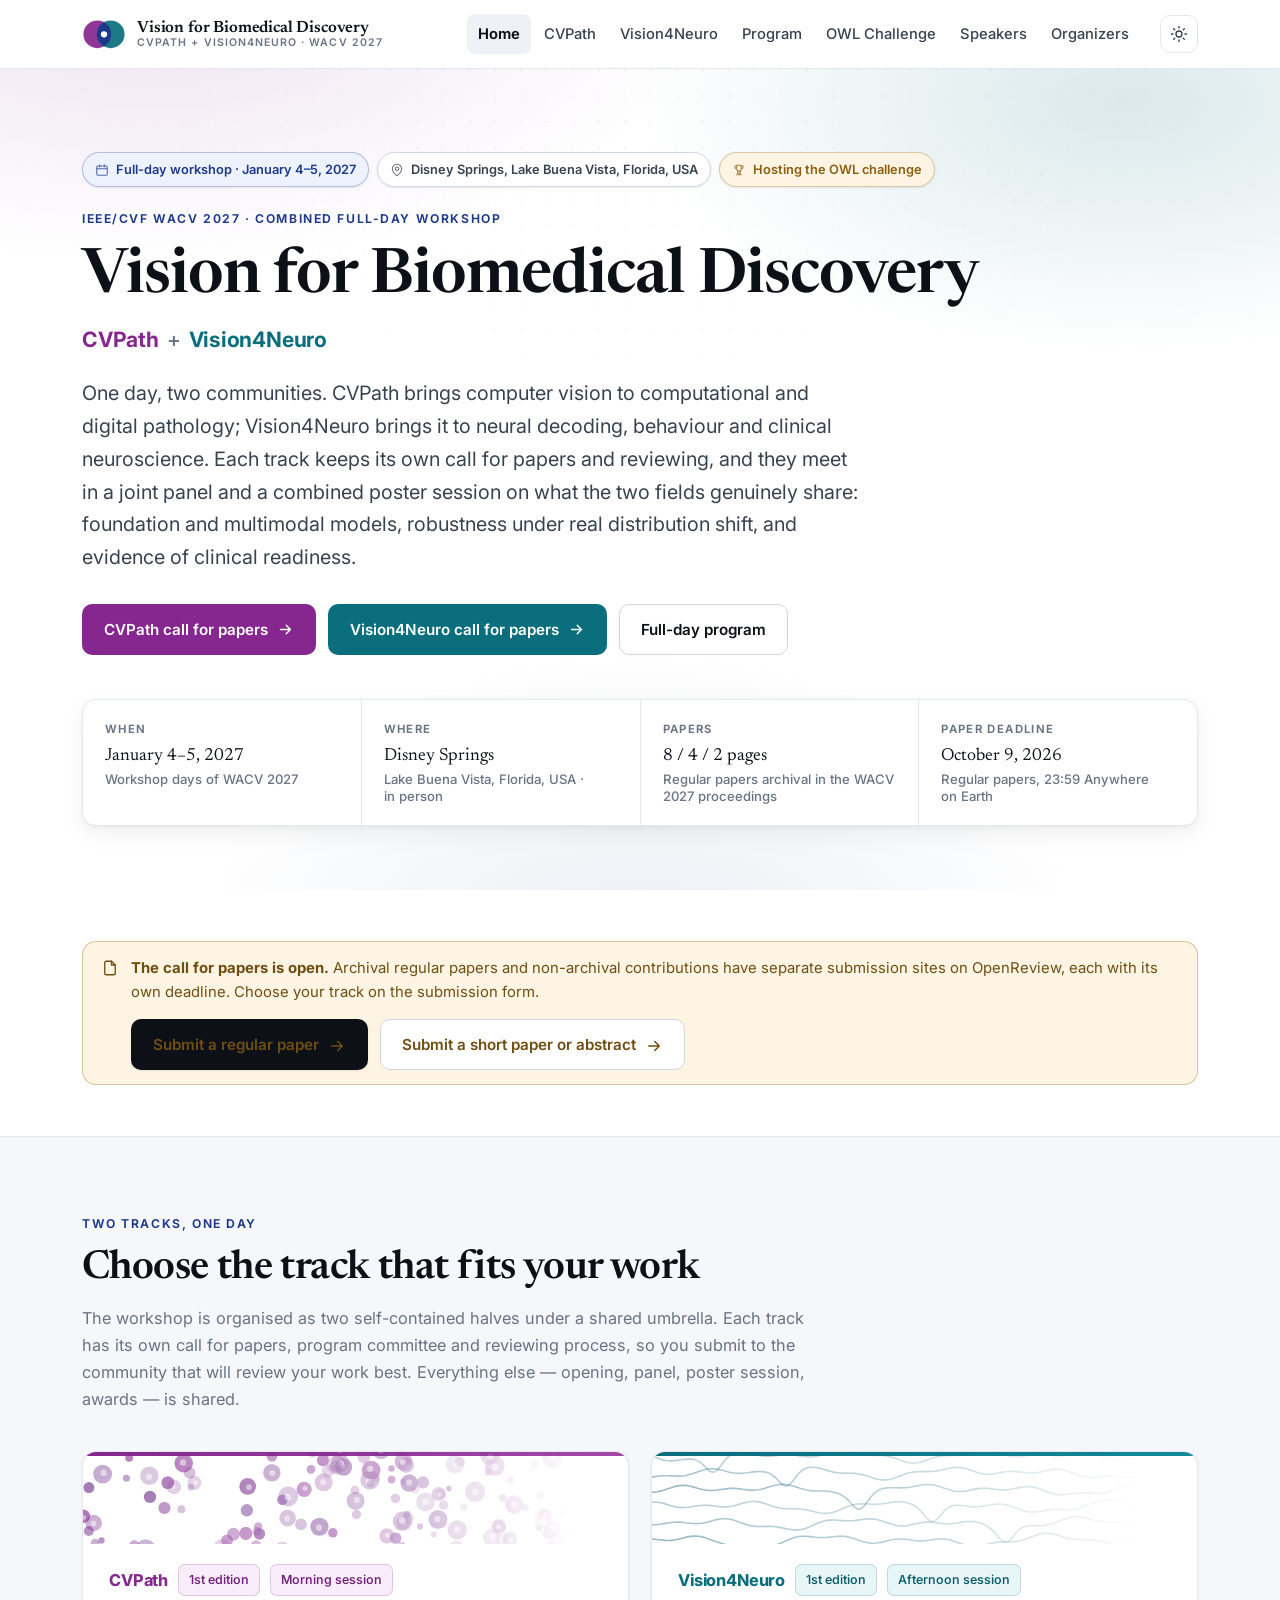
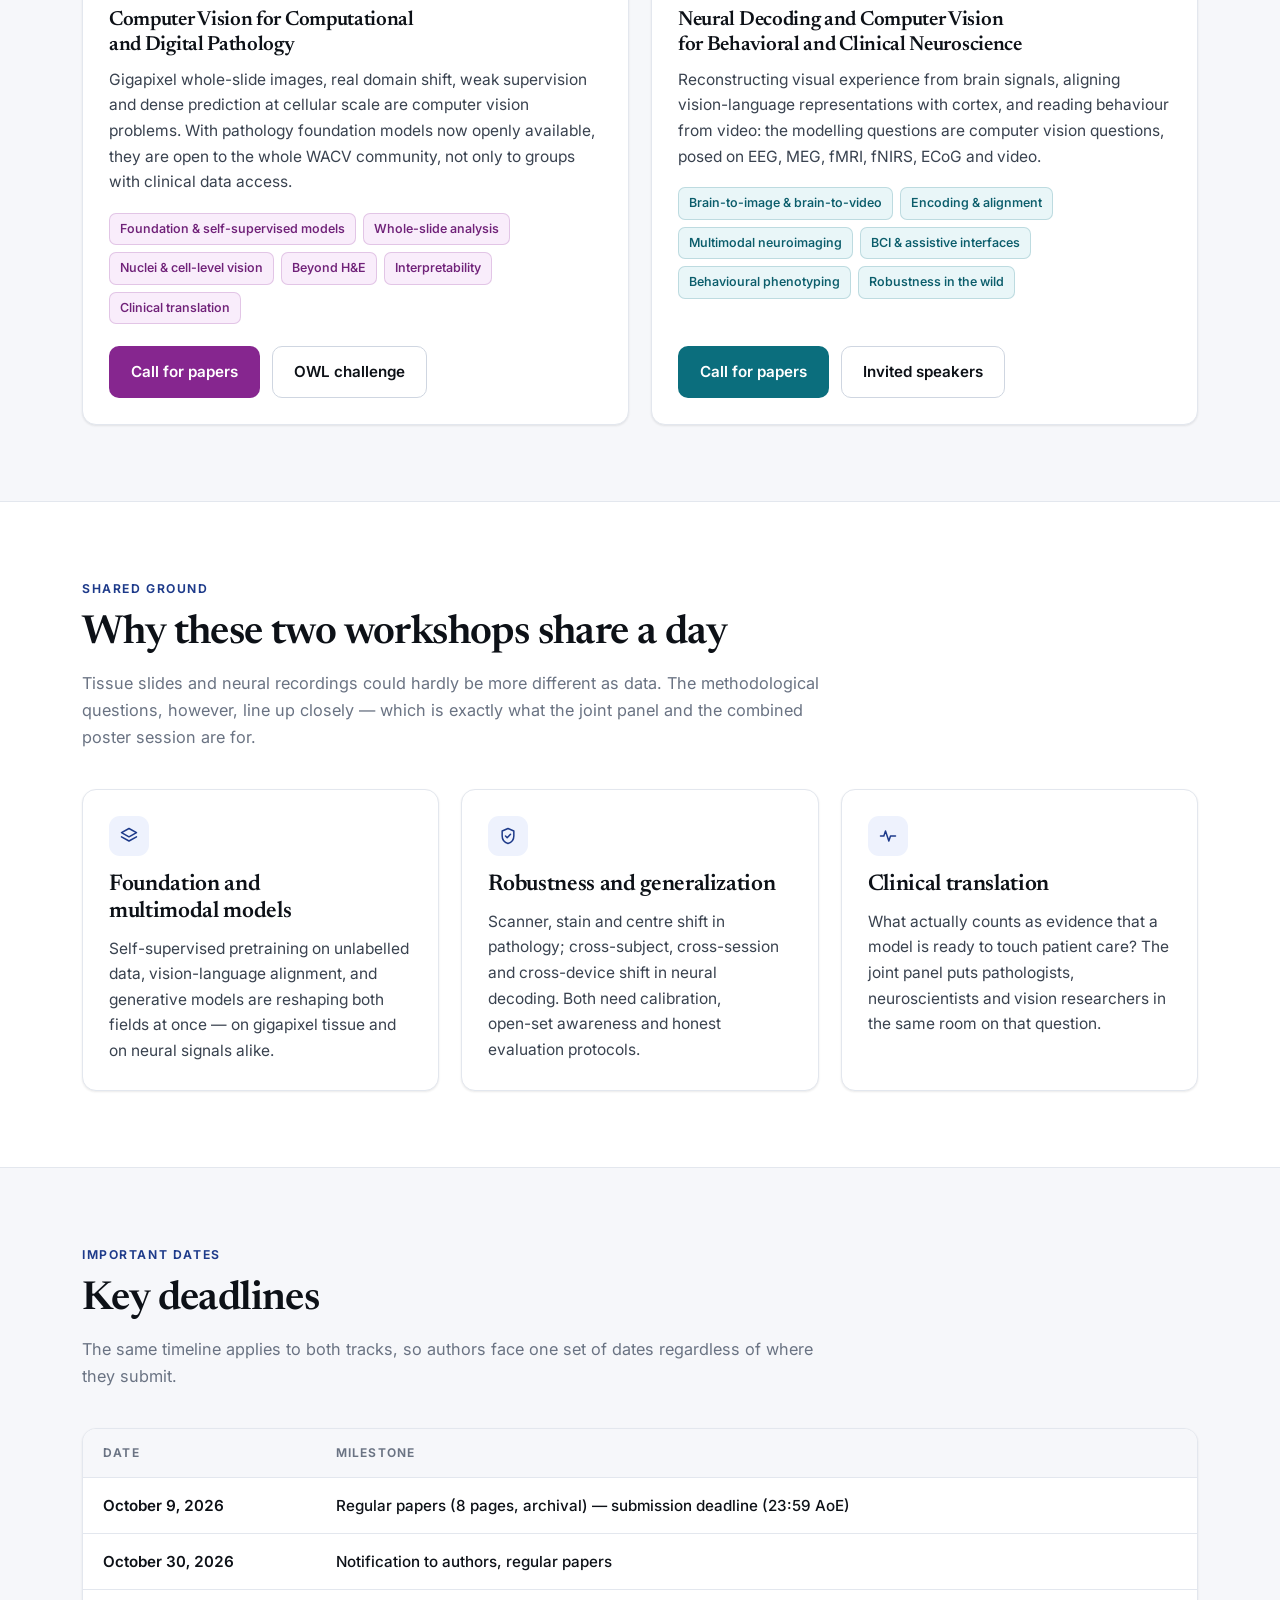
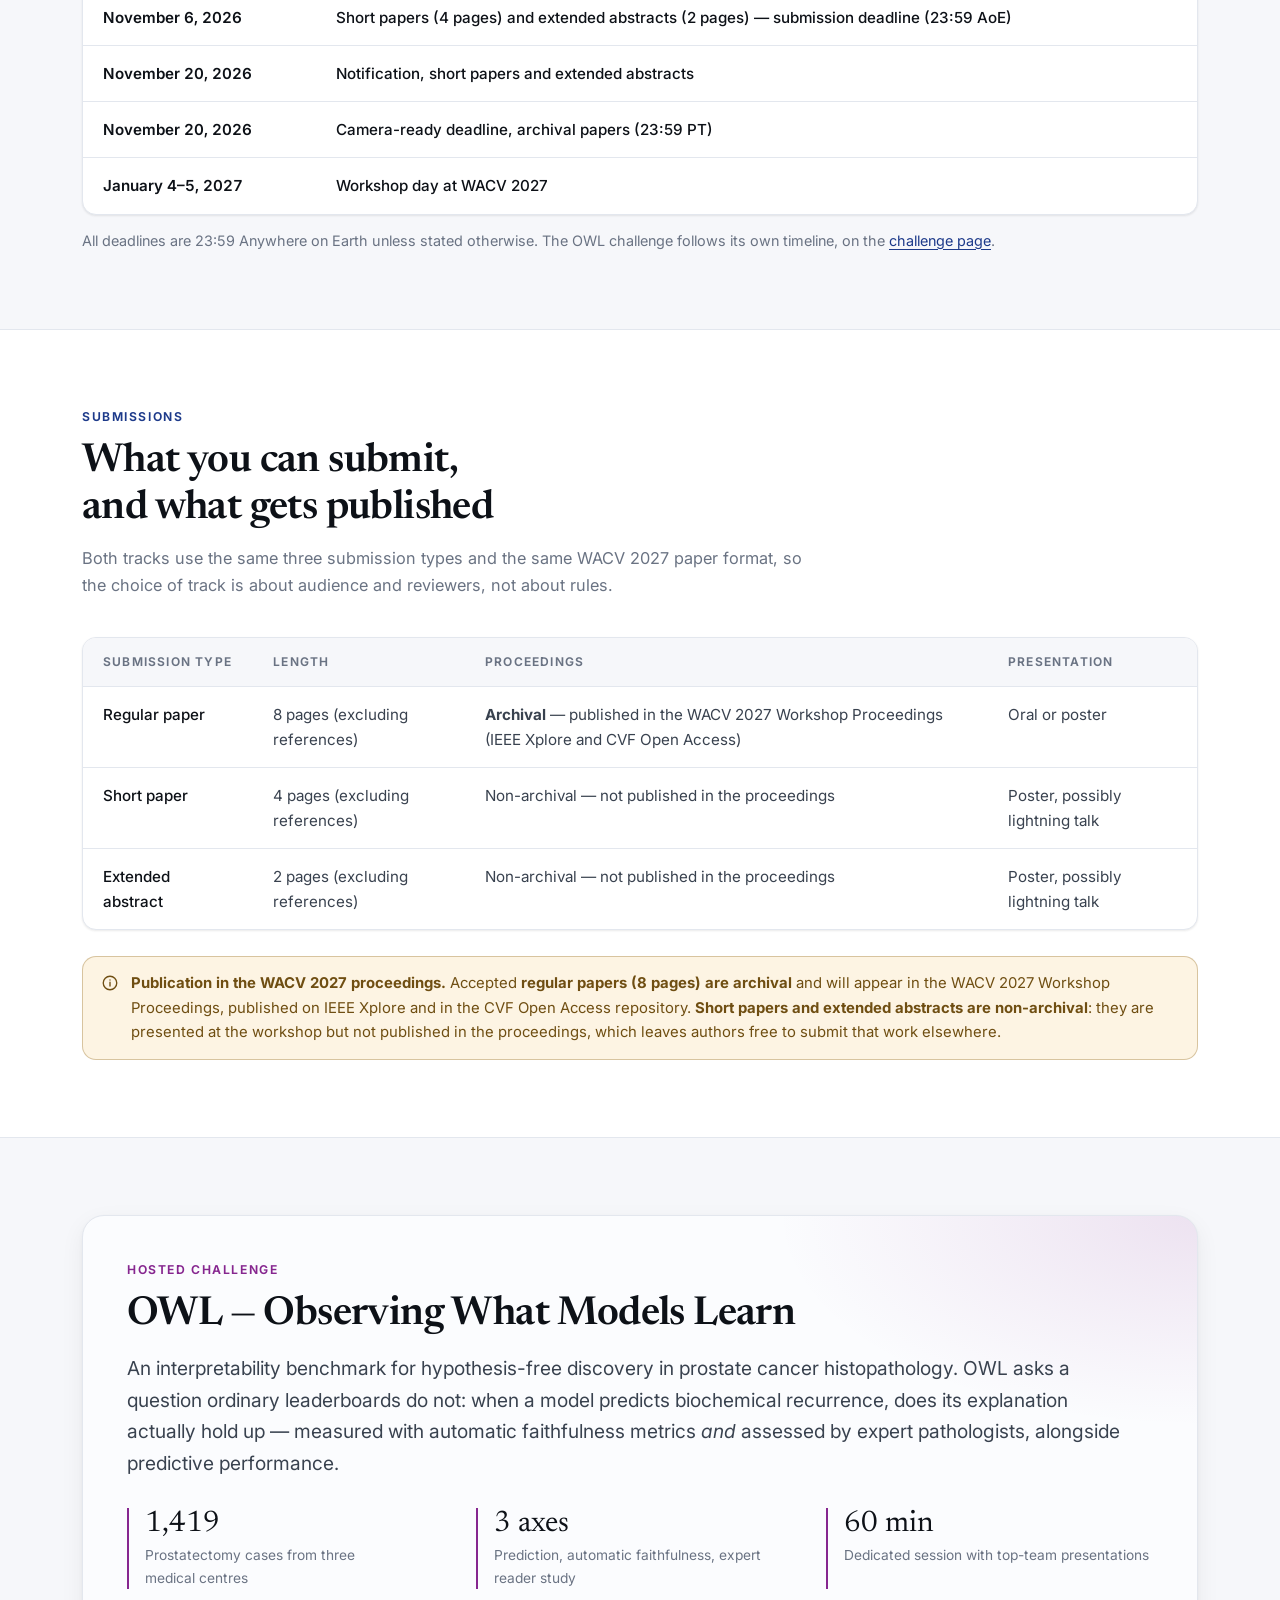
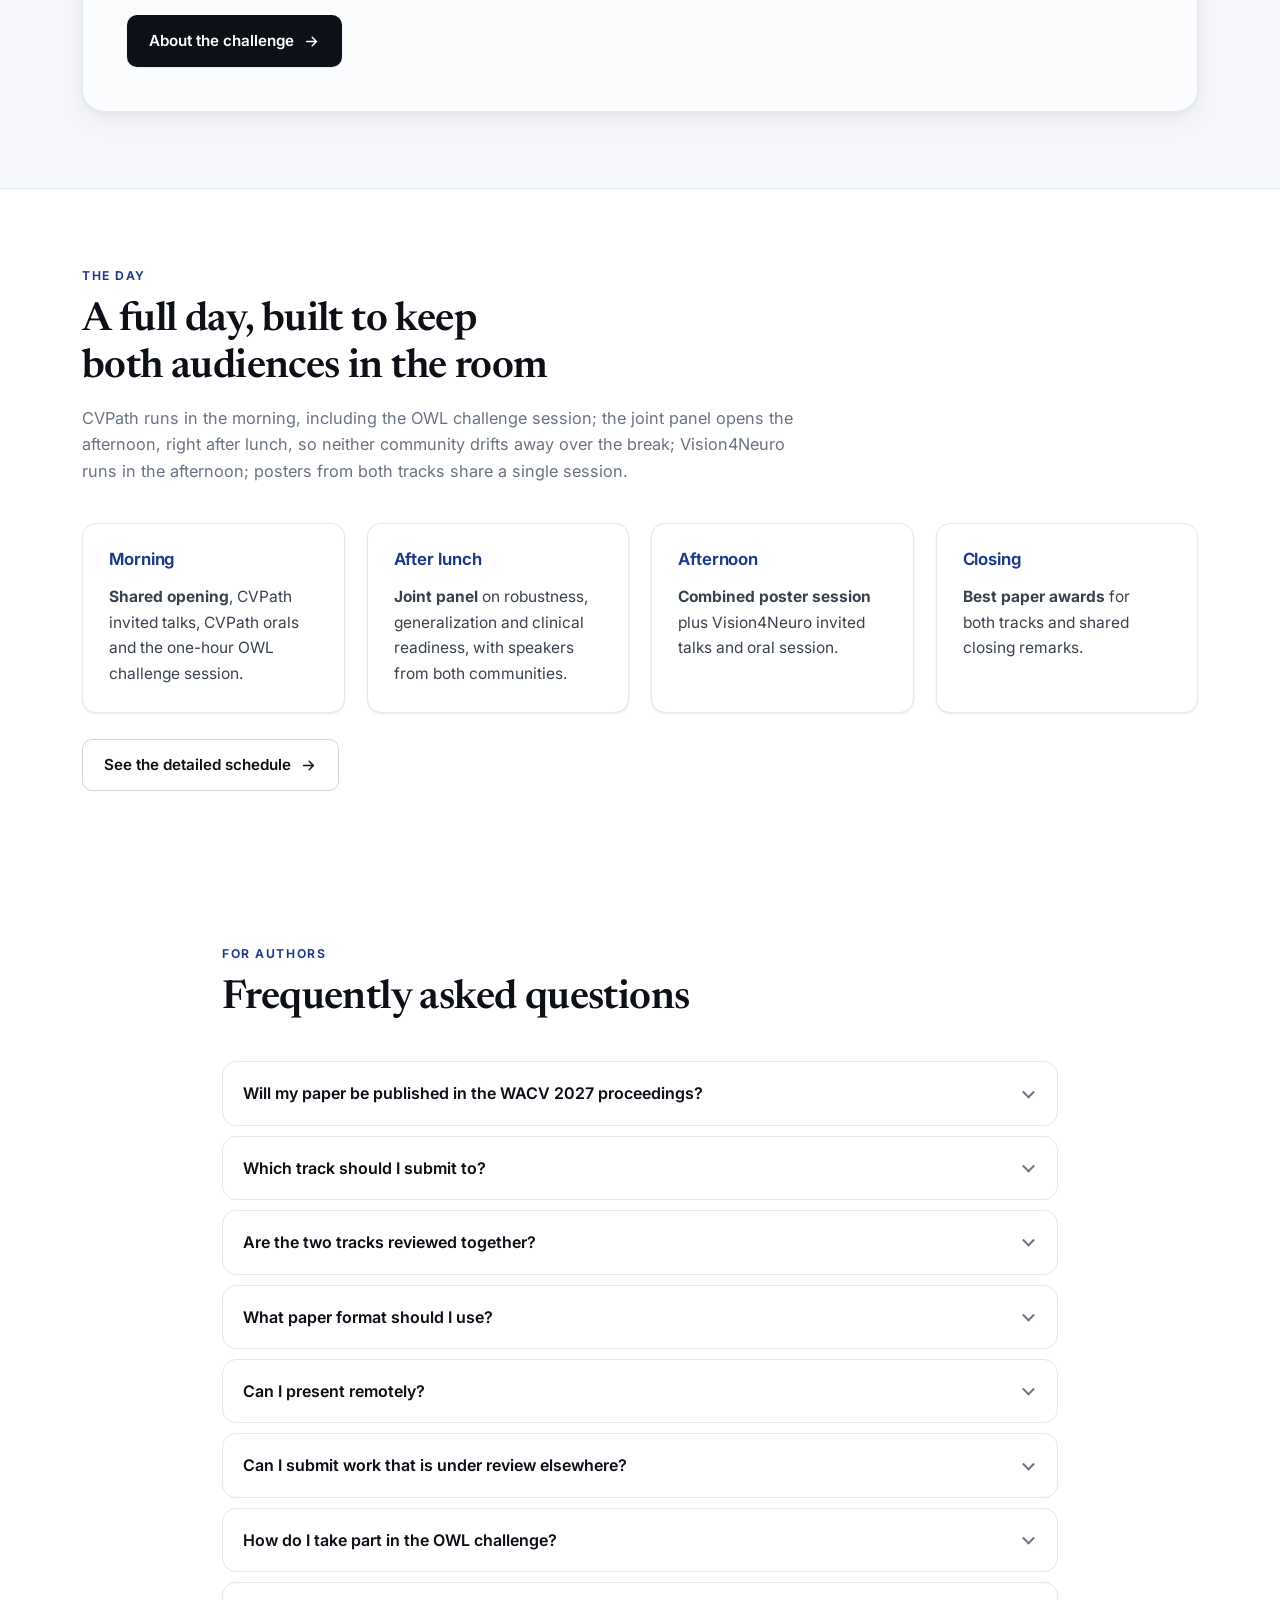
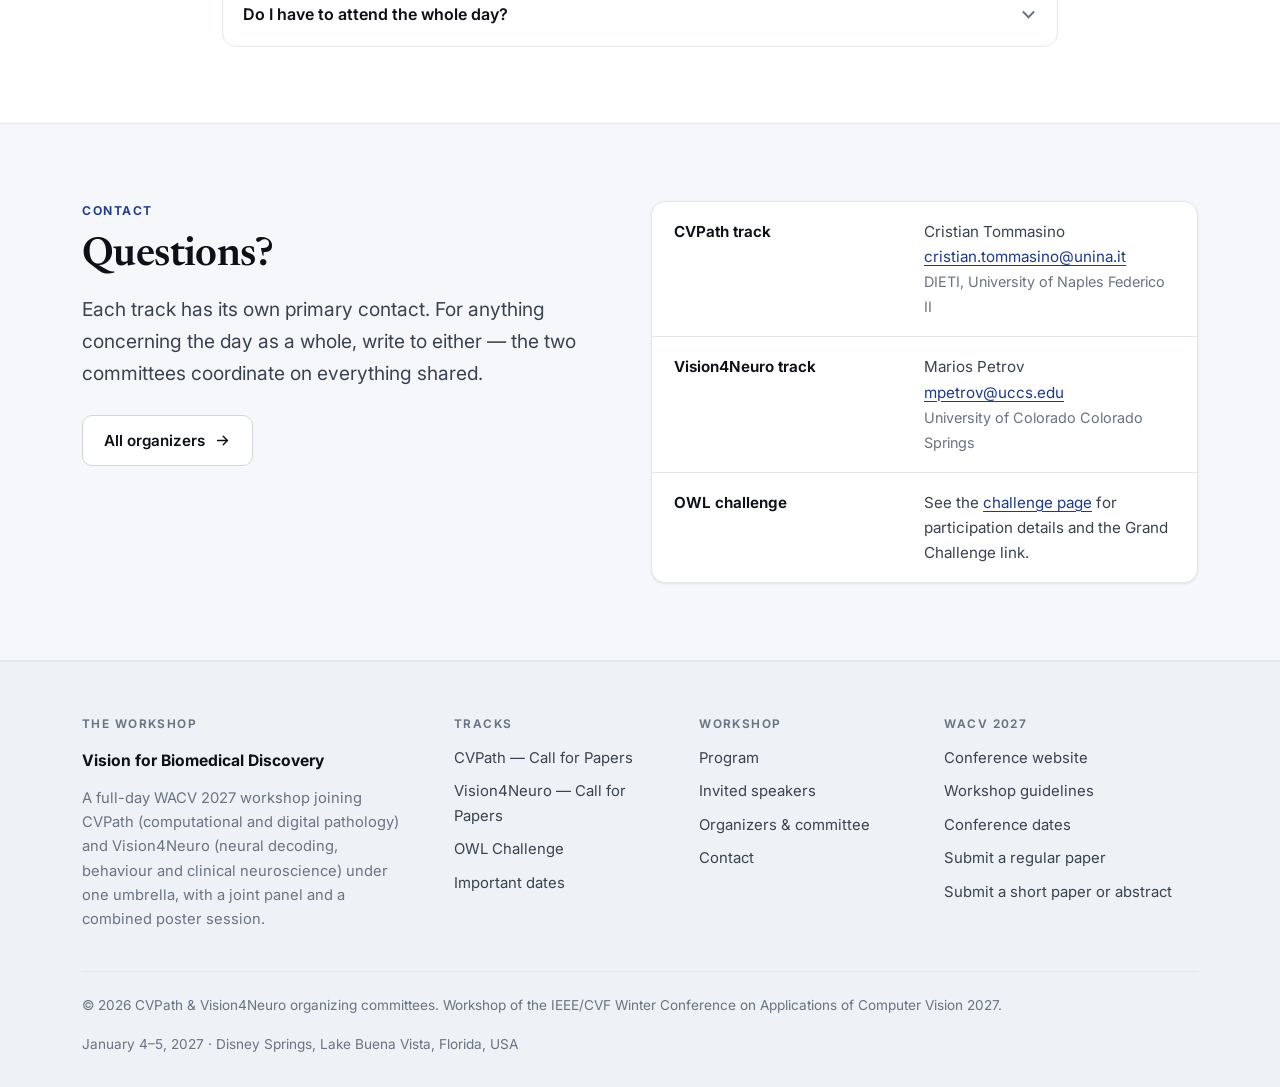
==== commit a3eb5a42: "Add the submission site for short papers and extended abstracts The second OpenReview venue is open," ====
--- a/index.html
+++ b/index.html
@@ -310,7 +310,7 @@
 
     <section class="section section--tight">
       <div class="container">
-        <div class="notice"><svg viewBox="0 0 24 24" fill="none" stroke="currentColor" stroke-width="1.8" stroke-linecap="round" stroke-linejoin="round" aria-hidden="true"><path d="M14 3H7a2 2 0 0 0-2 2v14a2 2 0 0 0 2 2h10a2 2 0 0 0 2-2V8Z"/><path d="M14 3v5h5"/></svg><div><strong>The call for papers is open.</strong> Regular papers are submitted through OpenReview, choosing your track on the submission form.<br><a class="btn btn--primary mt-s" href="https://openreview.net/group?id=thecvf.com/WACV/2027/Workshop/CVPath-Vision4Neuro" rel="noopener">Submit a regular paper <svg viewBox="0 0 24 24" fill="none" stroke="currentColor" stroke-width="2" stroke-linecap="round" stroke-linejoin="round" aria-hidden="true"><path d="M5 12h14M13 6l6 6-6 6"/></svg></a></div></div>
+        <div class="notice"><svg viewBox="0 0 24 24" fill="none" stroke="currentColor" stroke-width="1.8" stroke-linecap="round" stroke-linejoin="round" aria-hidden="true"><path d="M14 3H7a2 2 0 0 0-2 2v14a2 2 0 0 0 2 2h10a2 2 0 0 0 2-2V8Z"/><path d="M14 3v5h5"/></svg><div><strong>The call for papers is open.</strong> Archival regular papers and non-archival contributions have separate submission sites on OpenReview, each with its own deadline. Choose your track on the submission form.<div class="btn-row mt-s"><a class="btn btn--primary" href="https://openreview.net/group?id=thecvf.com/WACV/2027/Workshop/CVPath-Vision4Neuro" rel="noopener">Submit a regular paper <svg viewBox="0 0 24 24" fill="none" stroke="currentColor" stroke-width="2" stroke-linecap="round" stroke-linejoin="round" aria-hidden="true"><path d="M5 12h14M13 6l6 6-6 6"/></svg></a><a class="btn btn--ghost" href="https://openreview.net/group?id=thecvf.com/WACV/2027/Workshop/CVPath-Vision4Neuro-Short-Papers-And-Abstracts" rel="noopener">Submit a short paper or abstract <svg viewBox="0 0 24 24" fill="none" stroke="currentColor" stroke-width="2" stroke-linecap="round" stroke-linejoin="round" aria-hidden="true"><path d="M5 12h14M13 6l6 6-6 6"/></svg></a></div></div></div>
       </div>
     </section>
 
@@ -550,6 +550,7 @@
           <li><a href="https://wacv.thecvf.com/Conferences/2027/CallForWorkshops" rel="noopener">Workshop guidelines</a></li>
           <li><a href="https://wacv.thecvf.com/Conferences/2027/Dates" rel="noopener">Conference dates</a></li>
           <li><a href="https://openreview.net/group?id=thecvf.com/WACV/2027/Workshop/CVPath-Vision4Neuro" rel="noopener">Submit a regular paper</a></li>
+          <li><a href="https://openreview.net/group?id=thecvf.com/WACV/2027/Workshop/CVPath-Vision4Neuro-Short-Papers-And-Abstracts" rel="noopener">Submit a short paper or abstract</a></li>
         </ul>
       </div>
     </div>
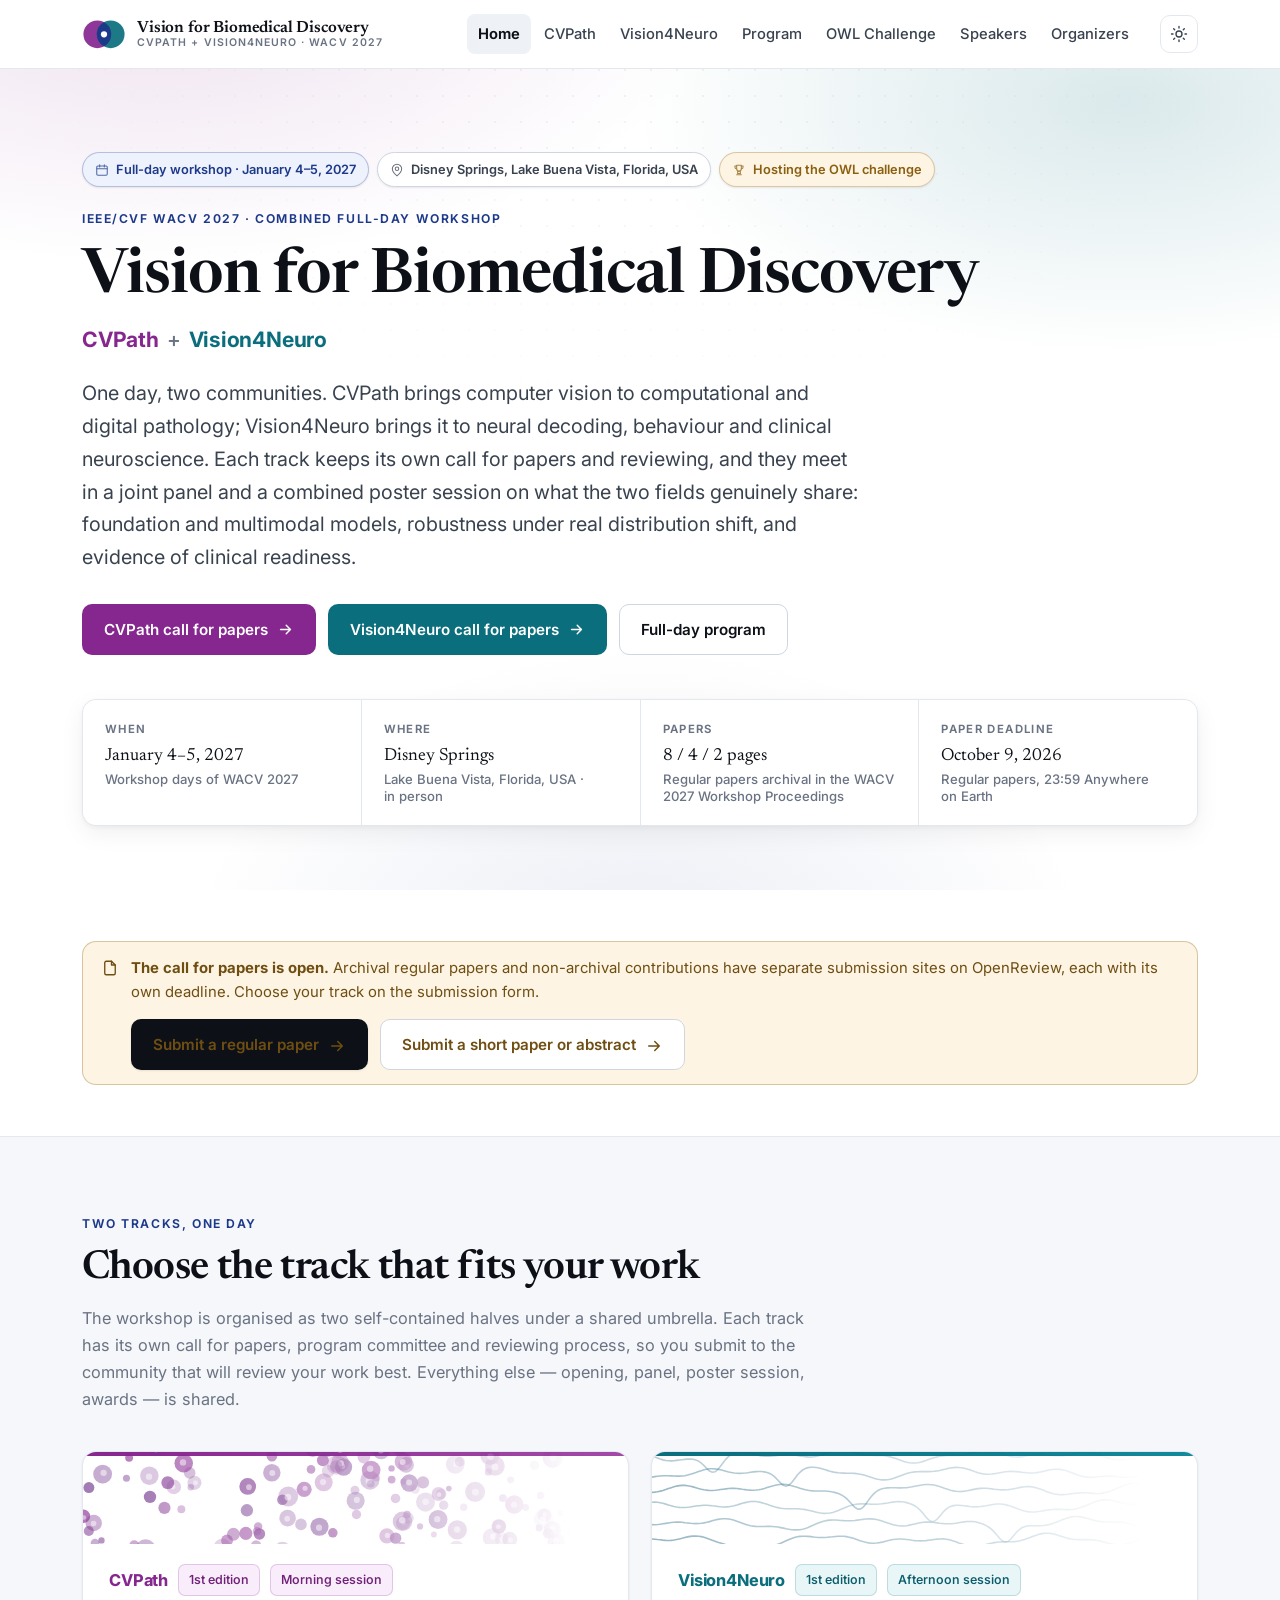
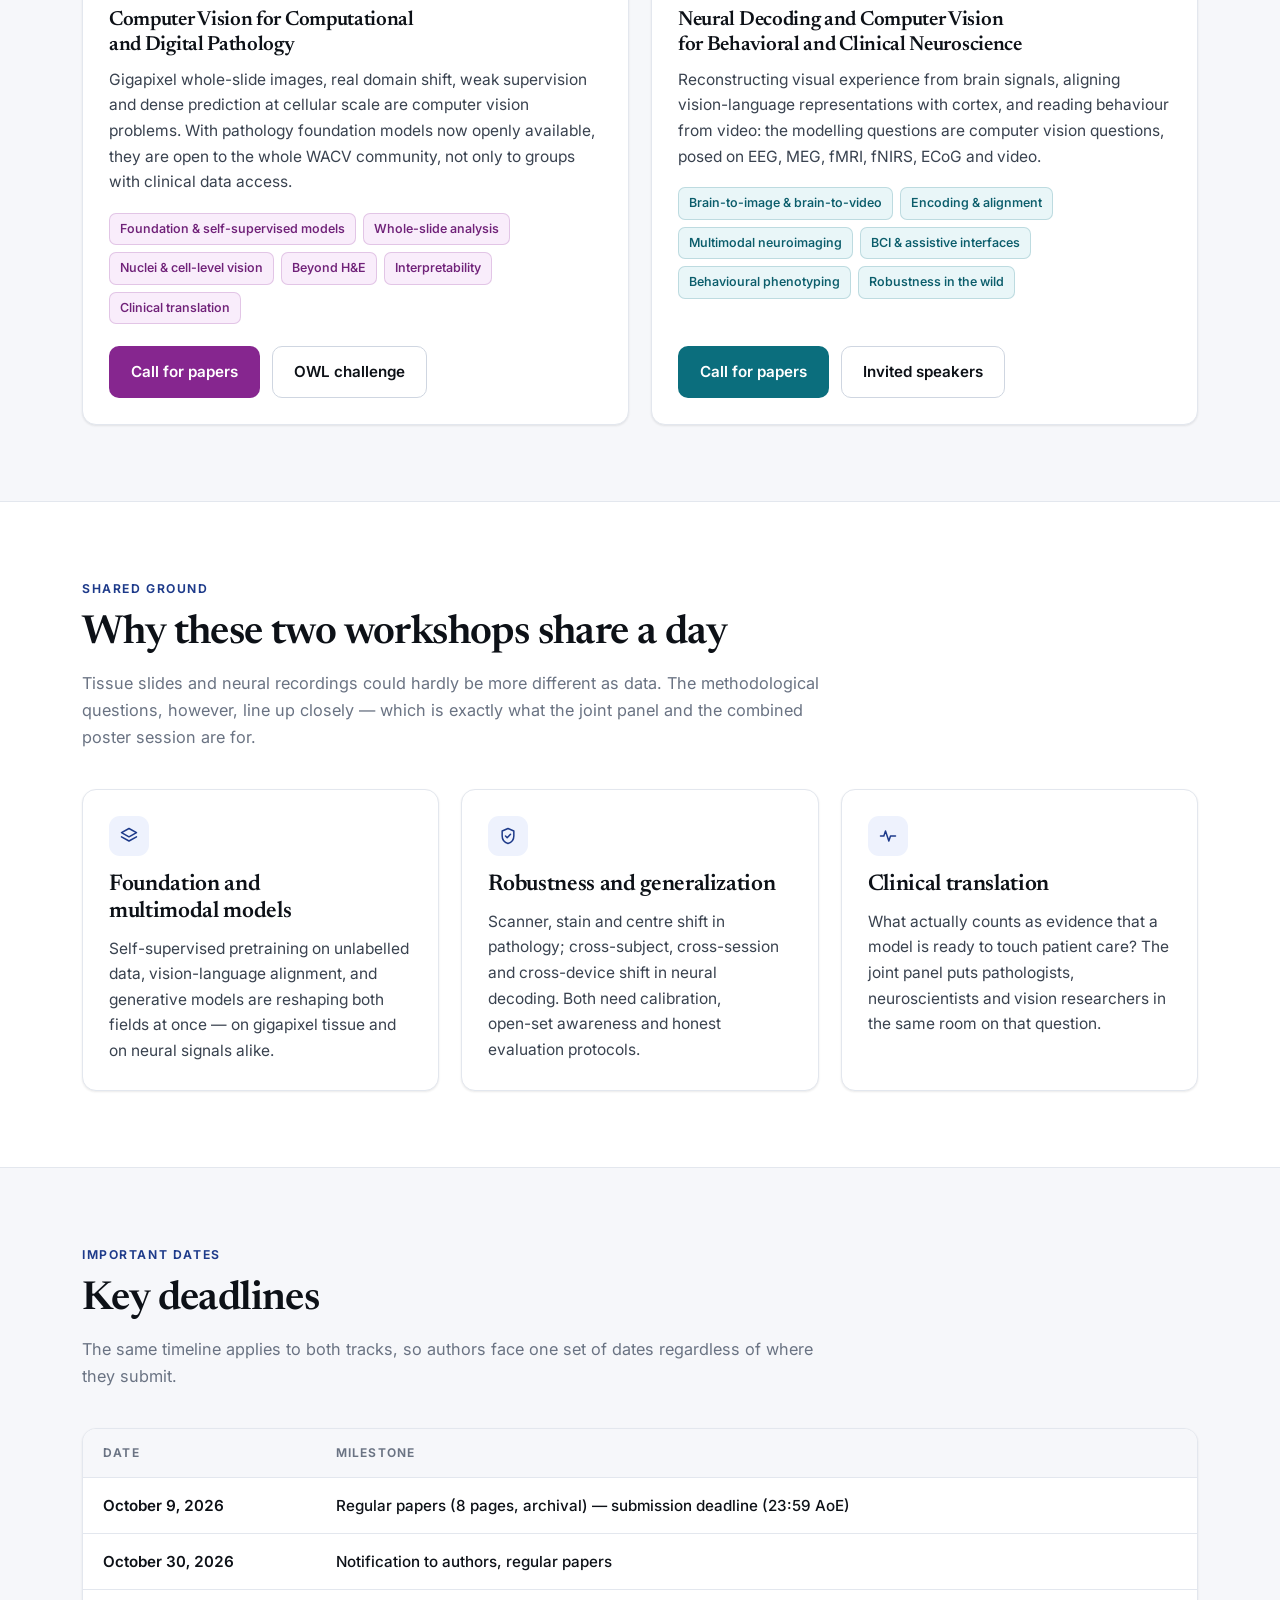
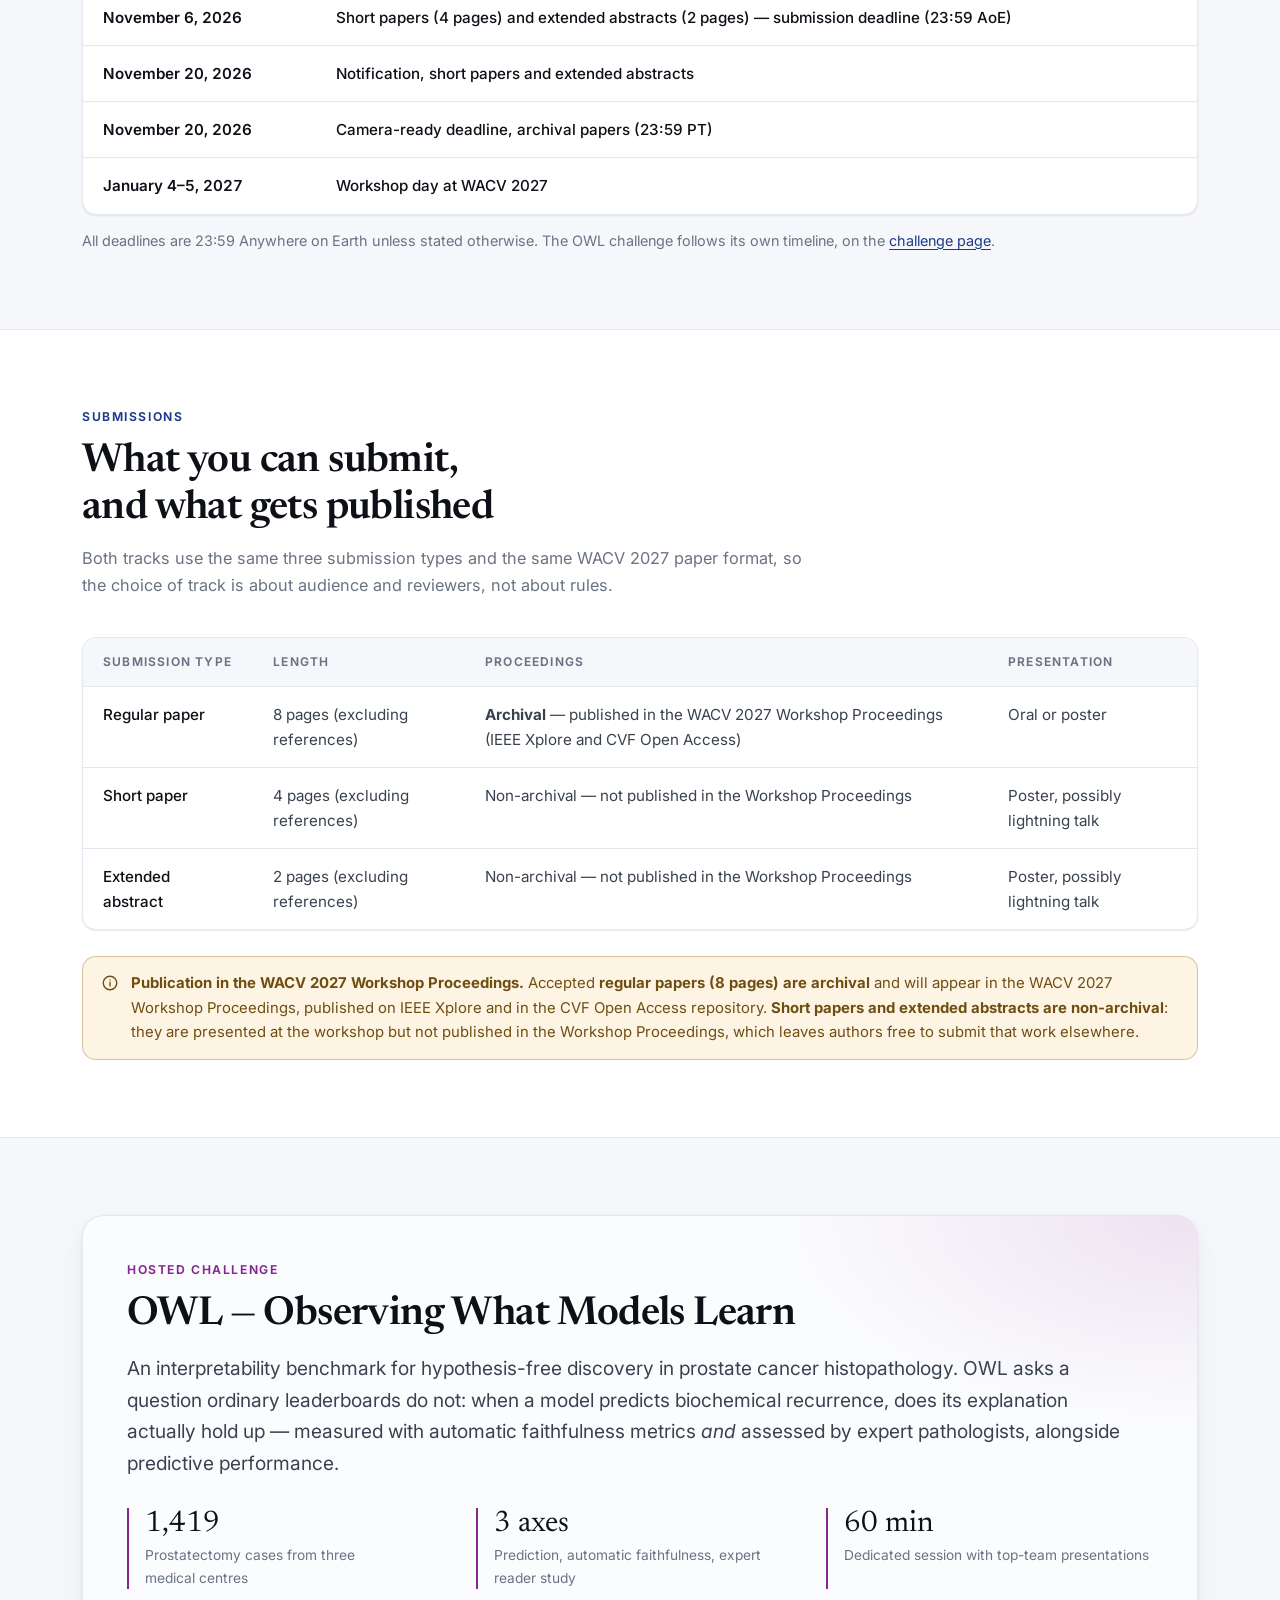
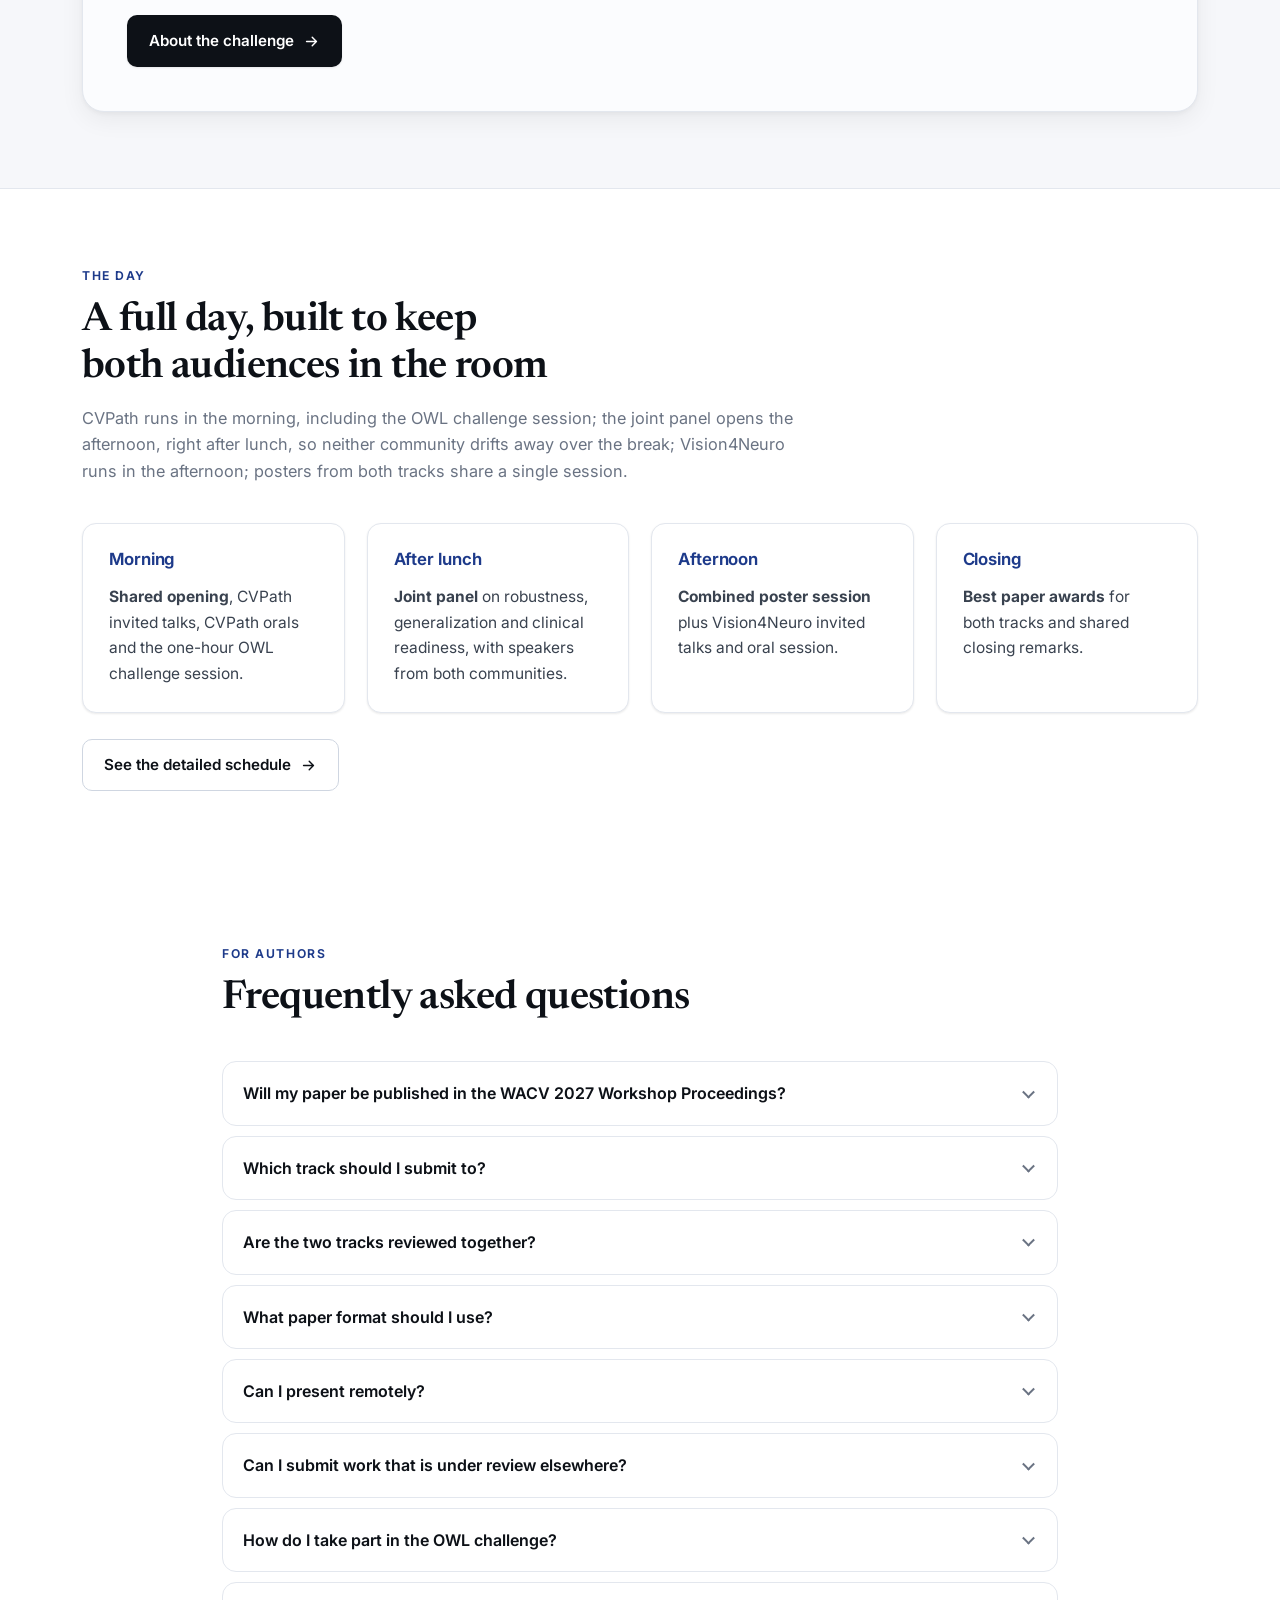
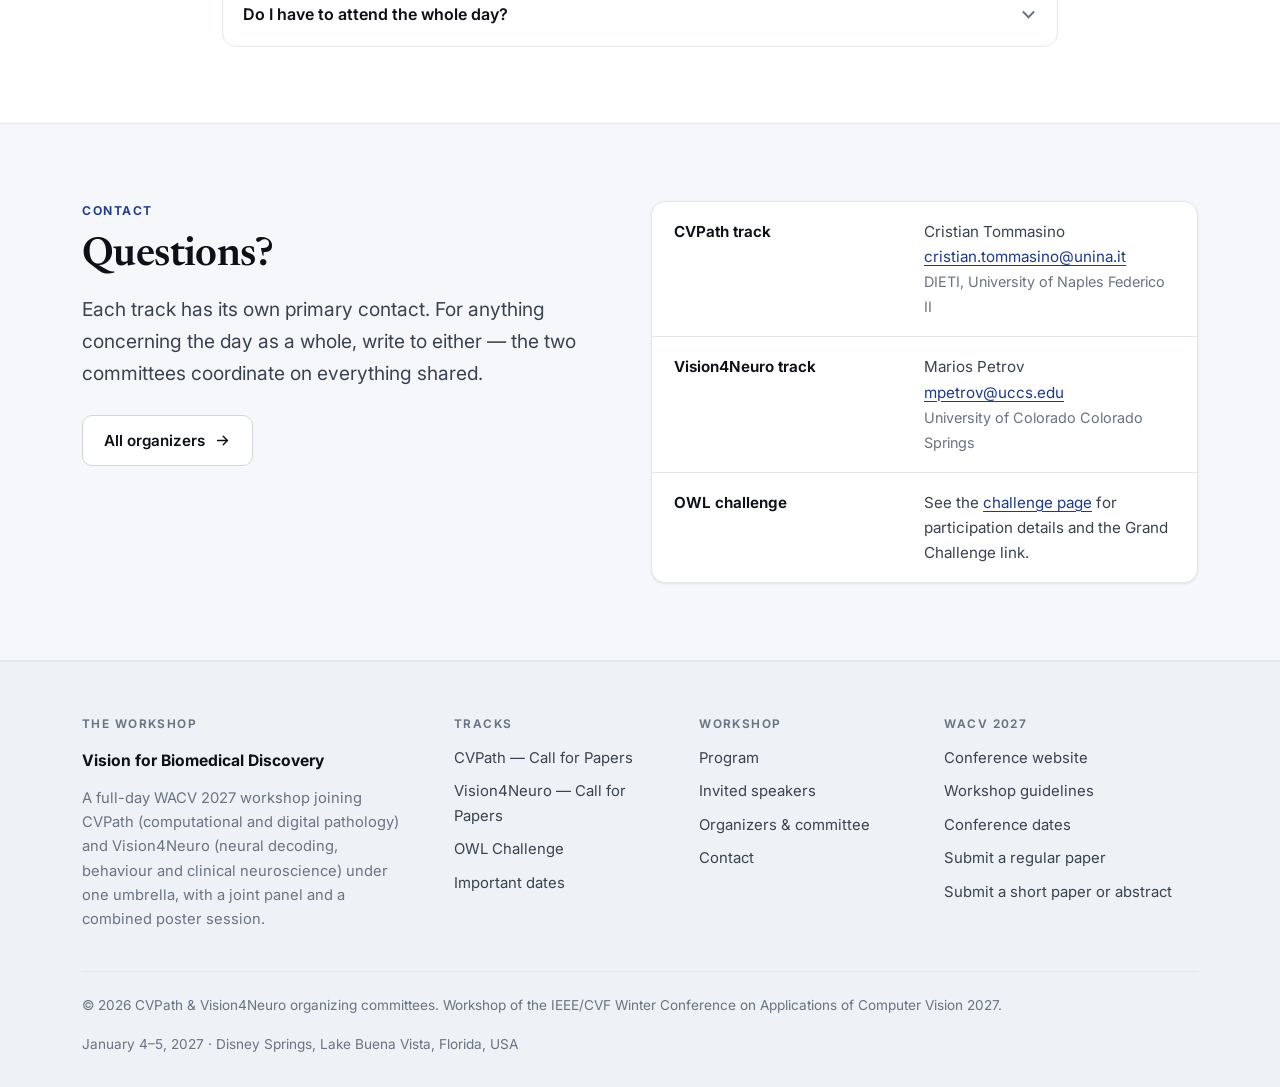
==== commit 9fa6d4c2: "Say WACV 2027 Workshop Proceedings, not just the proceedings Several places read "the WACV 2027 proc" ====
--- a/index.html
+++ b/index.html
@@ -173,7 +173,7 @@
     "mainEntity": [
       {
         "@type": "Question",
-        "name": "Will my paper be published in the WACV 2027 proceedings?",
+        "name": "Will my paper be published in the WACV 2027 Workshop Proceedings?",
         "acceptedAnswer": {
           "@type": "Answer",
           "text": "Only regular papers. Accepted 8-page regular papers are archival and appear in the WACV 2027 Workshop Proceedings on IEEE Xplore and in the CVF Open Access repository. Short papers (4 pages) and extended abstracts (2 pages) are non-archival: they are presented at the workshop but are not published, so the work remains free for submission elsewhere."
@@ -302,7 +302,7 @@
         <div class="facts">
           <div class="fact"><p class="fact__k">When</p><p class="fact__v">January 4–5, 2027<small>Workshop days of WACV 2027</small></p></div>
           <div class="fact"><p class="fact__k">Where</p><p class="fact__v">Disney Springs<small>Lake Buena Vista, Florida, USA &middot; in person</small></p></div>
-          <div class="fact"><p class="fact__k">Papers</p><p class="fact__v">8 / 4 / 2 pages<small>Regular papers archival in the WACV 2027 proceedings</small></p></div>
+          <div class="fact"><p class="fact__k">Papers</p><p class="fact__v">8 / 4 / 2 pages<small>Regular papers archival in the WACV 2027 Workshop Proceedings</small></p></div>
           <div class="fact"><p class="fact__k">Paper deadline</p><p class="fact__v">October 9, 2026<small>Regular papers, 23:59 Anywhere on Earth</small></p></div>
         </div>
       </div>
@@ -433,12 +433,12 @@
           <thead><tr><th scope="col">Submission type</th><th scope="col">Length</th><th scope="col">Proceedings</th><th scope="col">Presentation</th></tr></thead>
           <tbody>
             <tr><td class="what">Regular paper</td><td>8 pages (excluding references)</td><td><strong>Archival</strong> &mdash; published in the WACV 2027 Workshop Proceedings (IEEE Xplore and CVF Open Access)</td><td>Oral or poster</td></tr>
-            <tr><td class="what">Short paper</td><td>4 pages (excluding references)</td><td>Non-archival &mdash; not published in the proceedings</td><td>Poster, possibly lightning talk</td></tr>
-            <tr><td class="what">Extended abstract</td><td>2 pages (excluding references)</td><td>Non-archival &mdash; not published in the proceedings</td><td>Poster, possibly lightning talk</td></tr>
+            <tr><td class="what">Short paper</td><td>4 pages (excluding references)</td><td>Non-archival &mdash; not published in the Workshop Proceedings</td><td>Poster, possibly lightning talk</td></tr>
+            <tr><td class="what">Extended abstract</td><td>2 pages (excluding references)</td><td>Non-archival &mdash; not published in the Workshop Proceedings</td><td>Poster, possibly lightning talk</td></tr>
           </tbody>
         </table>
       </div>
-        <div class="notice mt-m"><svg viewBox="0 0 24 24" fill="none" stroke="currentColor" stroke-width="1.8" stroke-linecap="round" aria-hidden="true"><circle cx="12" cy="12" r="9"/><path d="M12 11v5M12 8h.01"/></svg><div><strong>Publication in the WACV 2027 proceedings.</strong> Accepted <strong>regular papers (8 pages) are archival</strong> and will appear in the WACV 2027 Workshop Proceedings, published on IEEE Xplore and in the CVF Open Access repository. <strong>Short papers and extended abstracts are non-archival</strong>: they are presented at the workshop but not published in the proceedings, which leaves authors free to submit that work elsewhere.</div></div>
+        <div class="notice mt-m"><svg viewBox="0 0 24 24" fill="none" stroke="currentColor" stroke-width="1.8" stroke-linecap="round" aria-hidden="true"><circle cx="12" cy="12" r="9"/><path d="M12 11v5M12 8h.01"/></svg><div><strong>Publication in the WACV 2027 Workshop Proceedings.</strong> Accepted <strong>regular papers (8 pages) are archival</strong> and will appear in the WACV 2027 Workshop Proceedings, published on IEEE Xplore and in the CVF Open Access repository. <strong>Short papers and extended abstracts are non-archival</strong>: they are presented at the workshop but not published in the Workshop Proceedings, which leaves authors free to submit that work elsewhere.</div></div>
       </div>
     </section>
 
@@ -484,7 +484,7 @@
           <h2>Frequently asked questions</h2>
         </div>
         <div class="faq">
-          <details class="qa"><summary>Will my paper be published in the WACV 2027 proceedings?</summary><div class="qa__body"><p>Only regular papers. Accepted 8-page regular papers are archival and appear in the WACV 2027 Workshop Proceedings on IEEE Xplore and in the CVF Open Access repository. Short papers (4 pages) and extended abstracts (2 pages) are non-archival: they are presented at the workshop but are not published, so the work remains free for submission elsewhere.</p></div></details>
+          <details class="qa"><summary>Will my paper be published in the WACV 2027 Workshop Proceedings?</summary><div class="qa__body"><p>Only regular papers. Accepted 8-page regular papers are archival and appear in the WACV 2027 Workshop Proceedings on IEEE Xplore and in the CVF Open Access repository. Short papers (4 pages) and extended abstracts (2 pages) are non-archival: they are presented at the workshop but are not published, so the work remains free for submission elsewhere.</p></div></details>
           <details class="qa"><summary>Which track should I submit to?</summary><div class="qa__body"><p>Submit to the community best placed to review your work. CVPath covers computational and digital pathology; Vision4Neuro covers neural decoding, behaviour and clinical neuroscience. Each track has its own program committee, and you select the track when you submit. If a paper genuinely spans both, write to either primary contact and we will agree on the better fit.</p></div></details>
           <details class="qa"><summary>Are the two tracks reviewed together?</summary><div class="qa__body"><p>No. Each track runs its own reviewing process with its own program committee and criteria. The shared parts of the day are the opening, the panel, the poster session, the awards and the website.</p></div></details>
           <details class="qa"><summary>What paper format should I use?</summary><div class="qa__body"><p>The official WACV 2027 author kit, in LaTeX or Word, the same template as the main conference. Page limits exclude references, and supplementary material does not count towards the limit. Reviewing is double-blind, so submissions must be anonymised.</p></div></details>
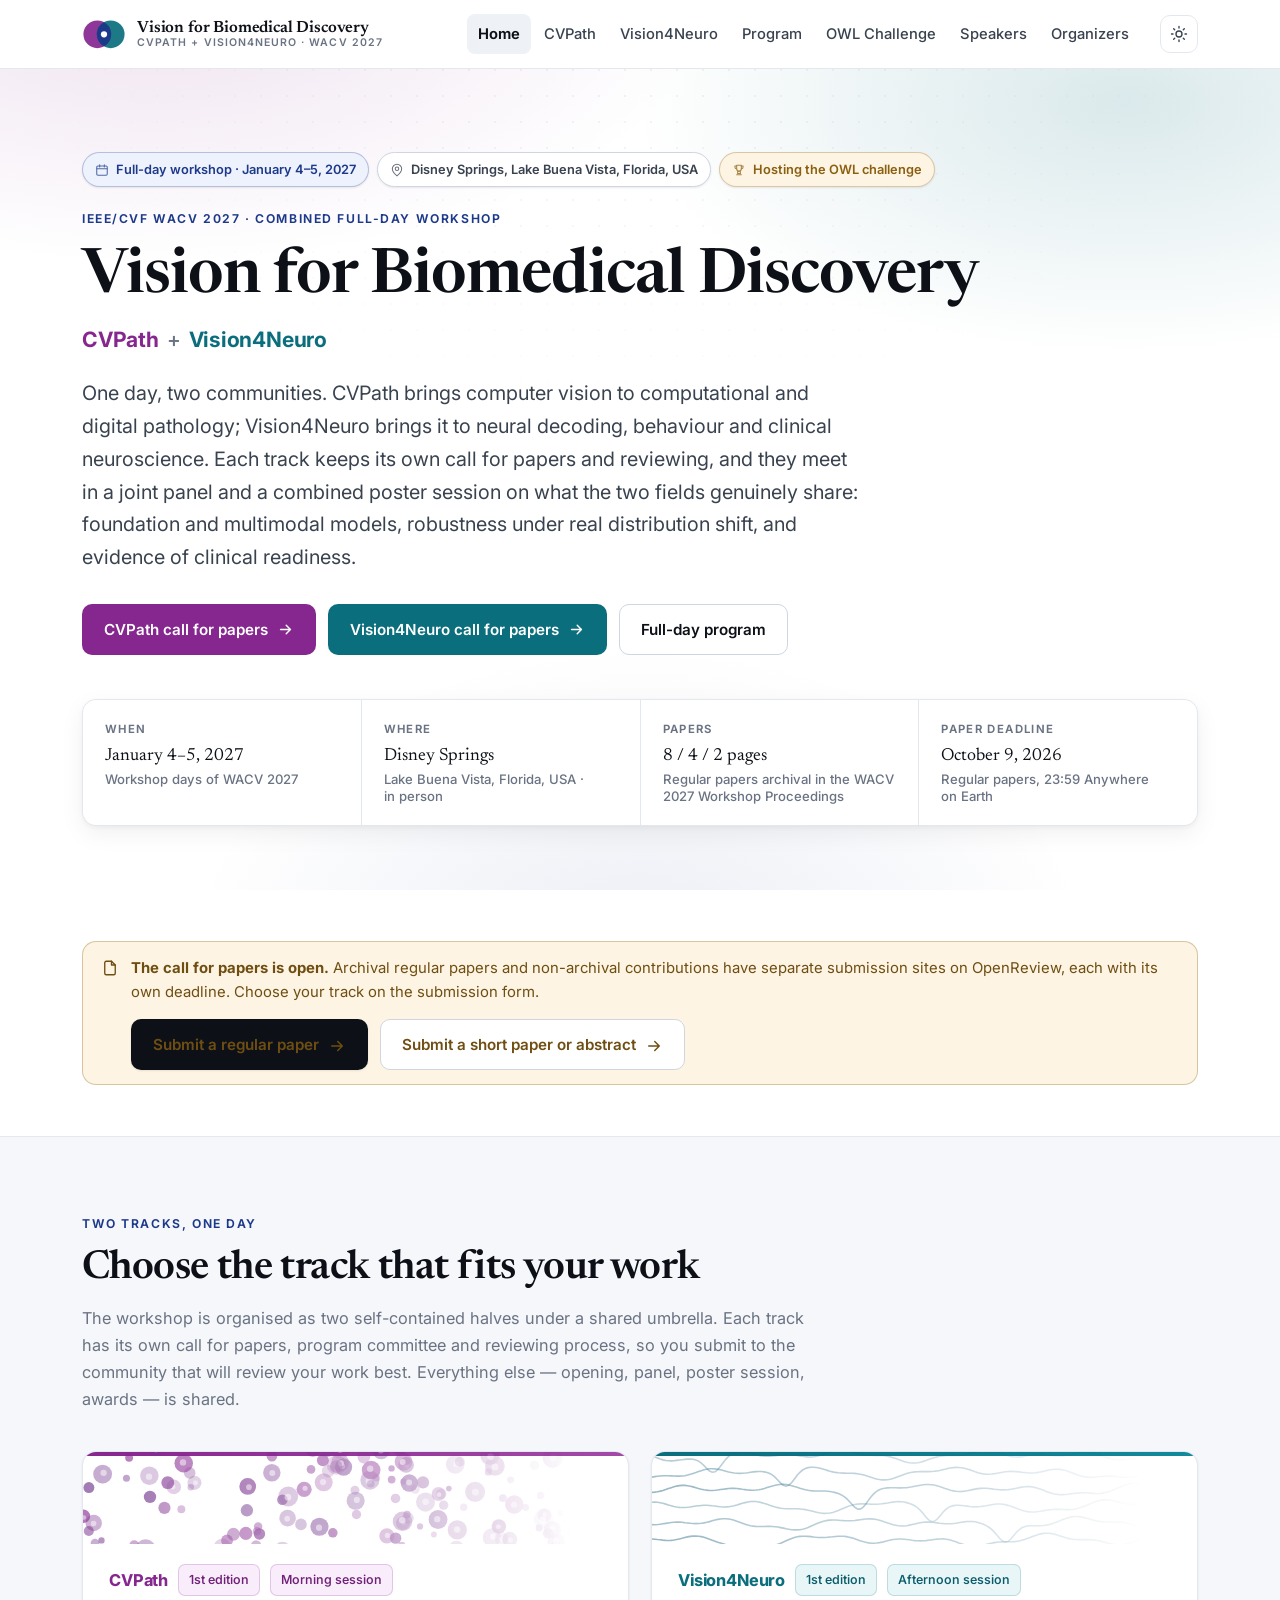
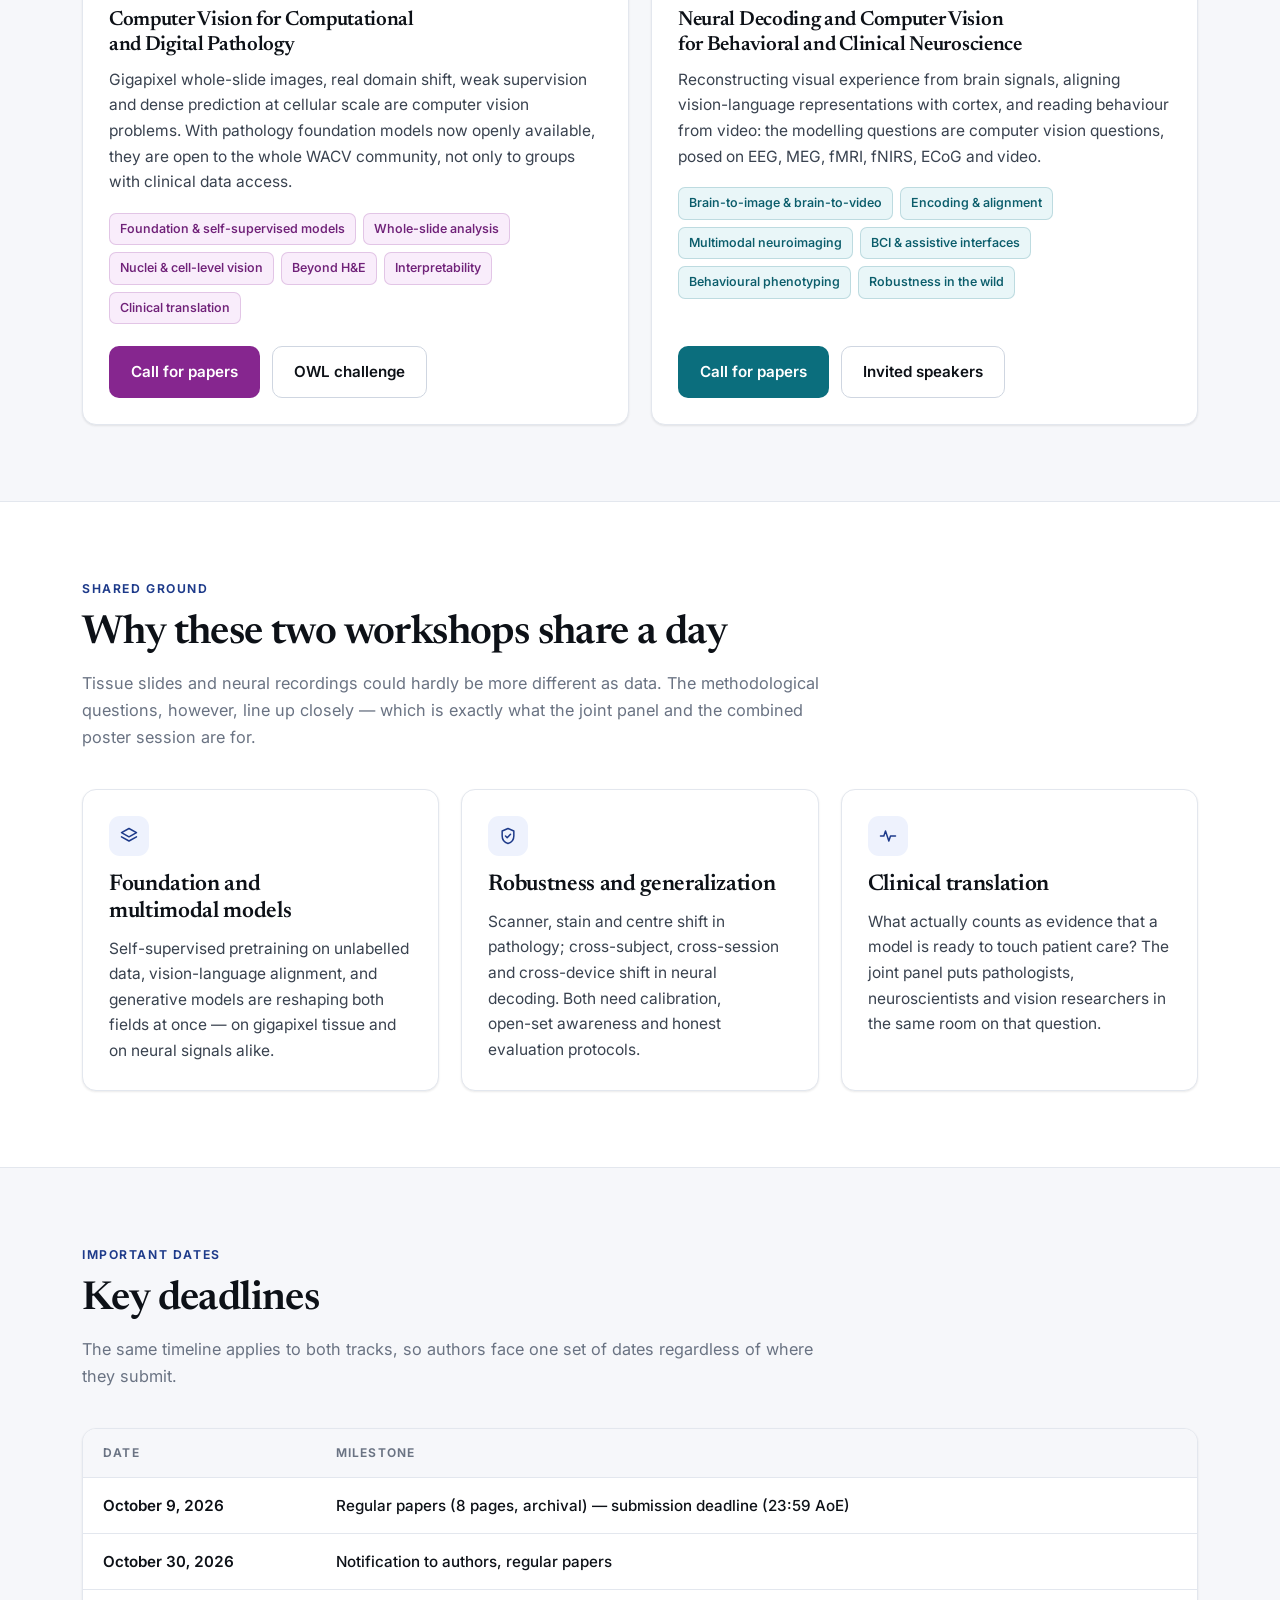
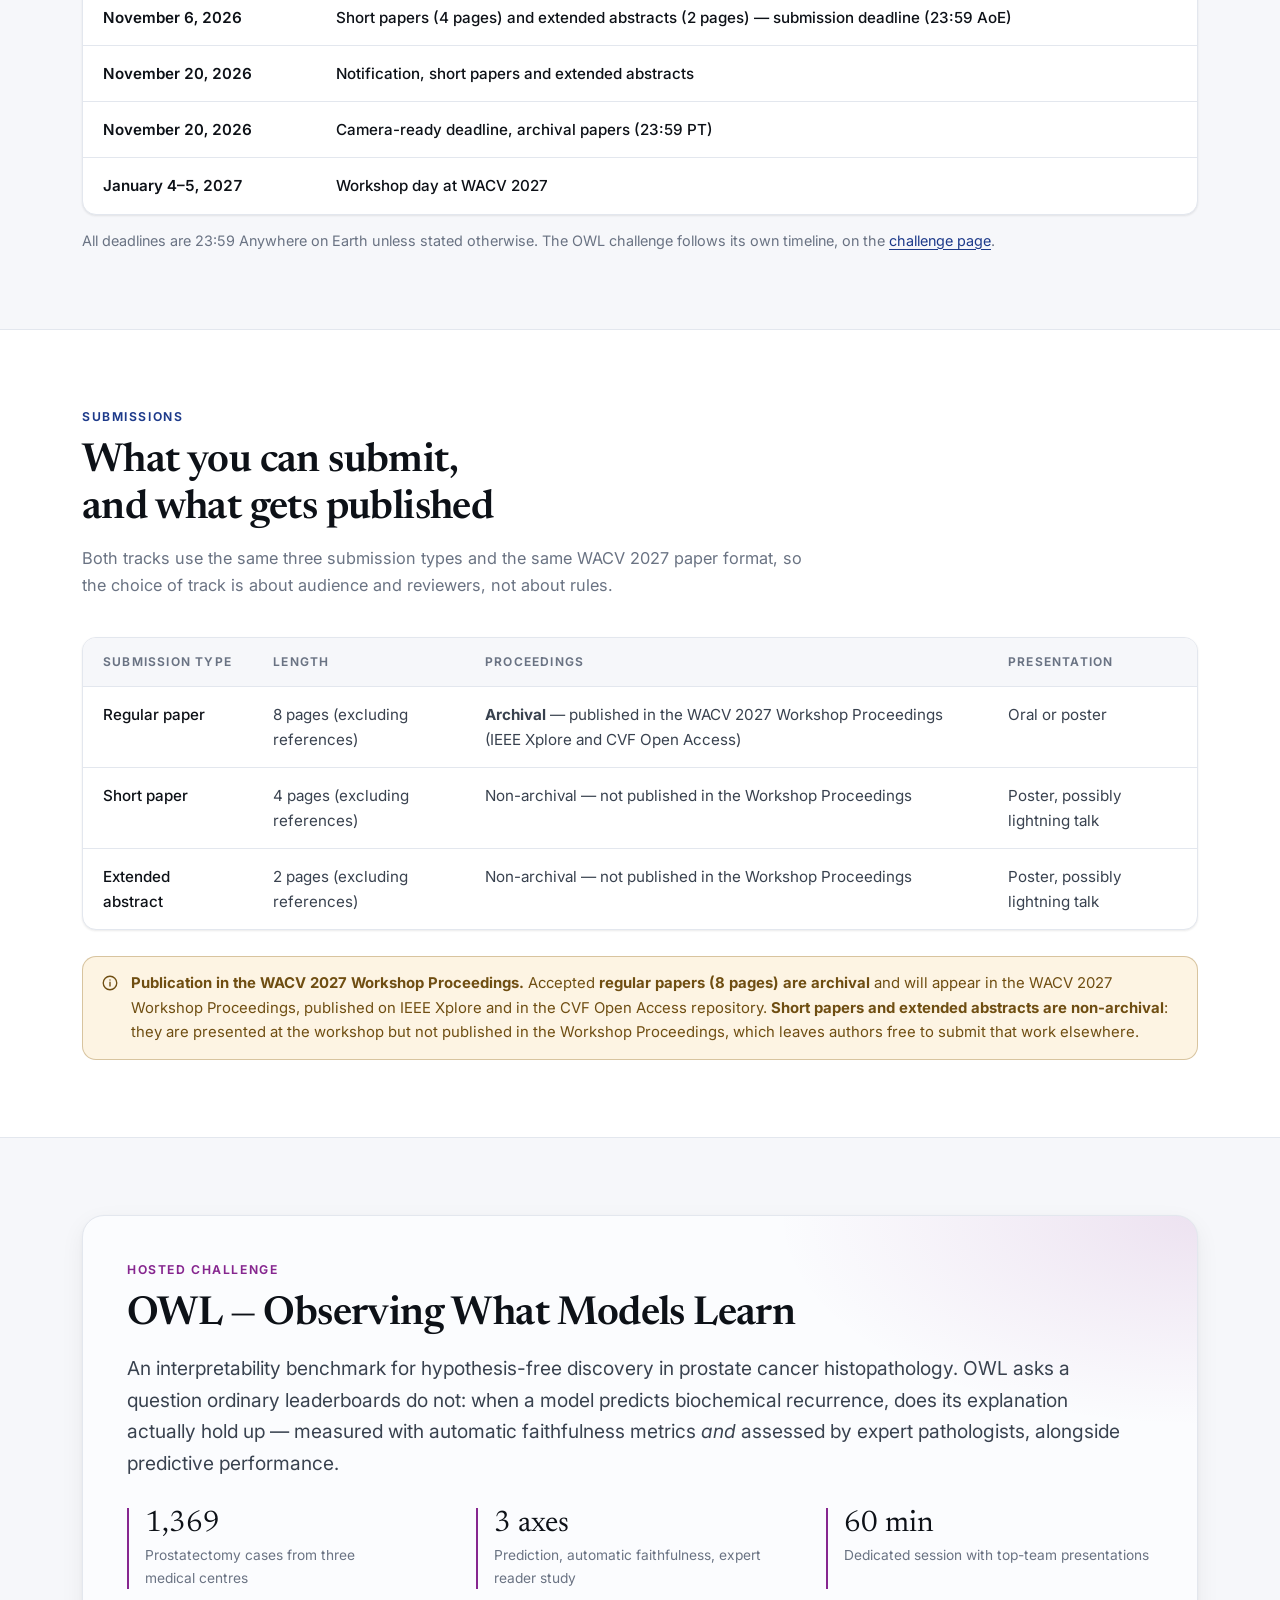
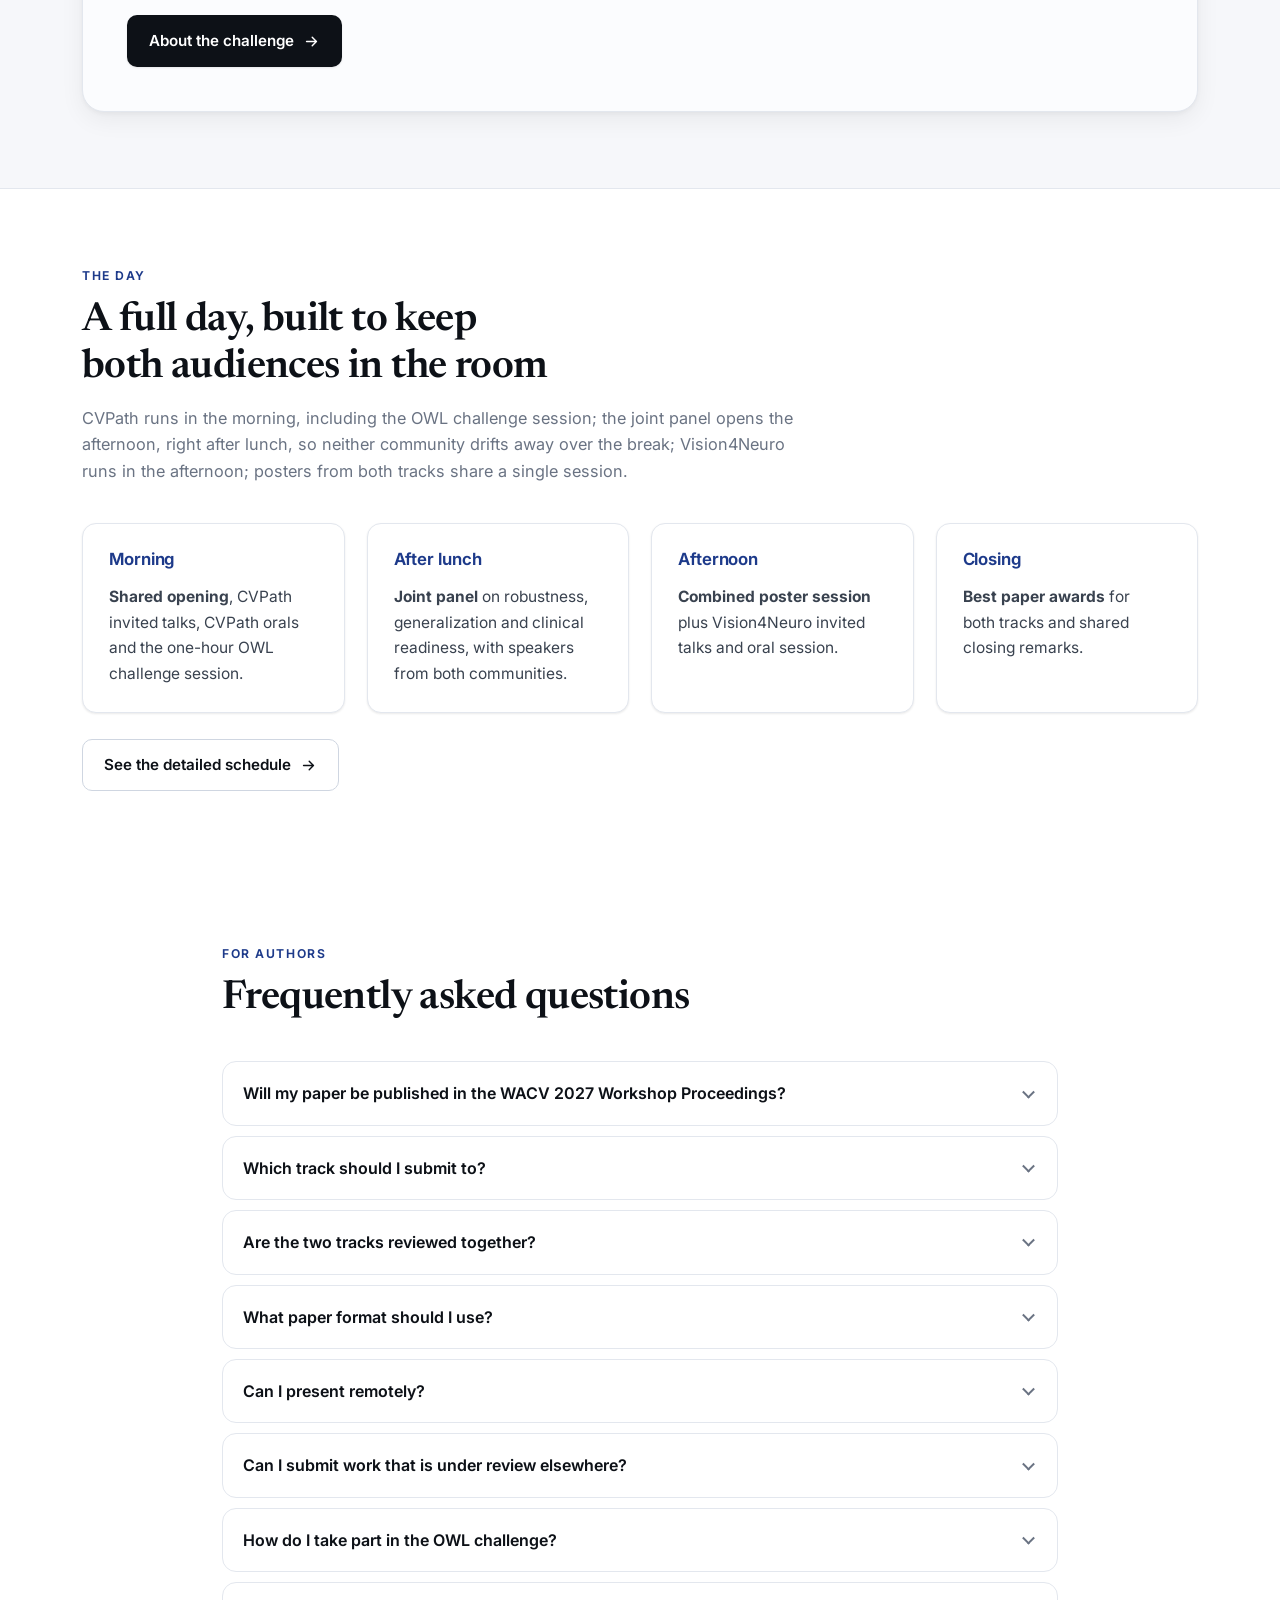
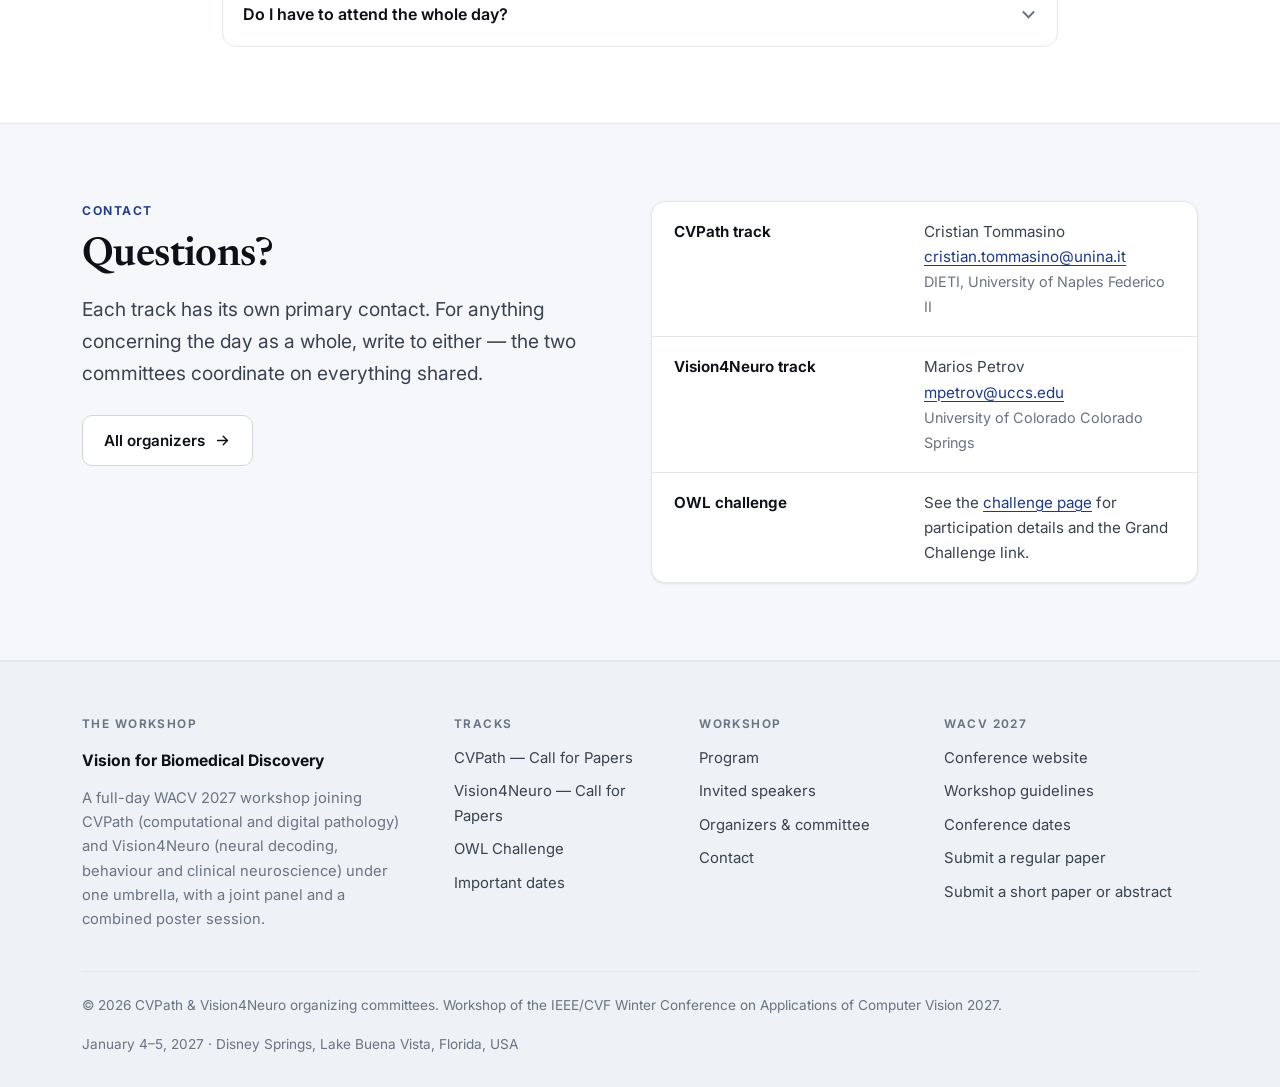
==== commit 9ee4dadd: "Align the OWL page with the published Grand Challenge rules Challenge participants are now invited t" ====
--- a/index.html
+++ b/index.html
@@ -449,7 +449,7 @@
           <h2>OWL &mdash; Observing What Models Learn</h2>
           <p class="lead mt-s">An interpretability benchmark for hypothesis-free discovery in prostate cancer histopathology. OWL asks a question ordinary leaderboards do not: when a model predicts biochemical recurrence, does its explanation actually hold up &mdash; measured with automatic faithfulness metrics <em>and</em> assessed by expert pathologists, alongside predictive performance.</p>
           <div class="stat-row">
-            <div class="stat"><p class="stat__v">1,419</p><p class="stat__k">Prostatectomy cases from three medical centres</p></div>
+            <div class="stat"><p class="stat__v">1,369</p><p class="stat__k">Prostatectomy cases from three medical centres</p></div>
             <div class="stat"><p class="stat__v">3 axes</p><p class="stat__k">Prediction, automatic faithfulness, expert reader study</p></div>
             <div class="stat"><p class="stat__v">60 min</p><p class="stat__k">Dedicated session with top-team presentations</p></div>
           </div>
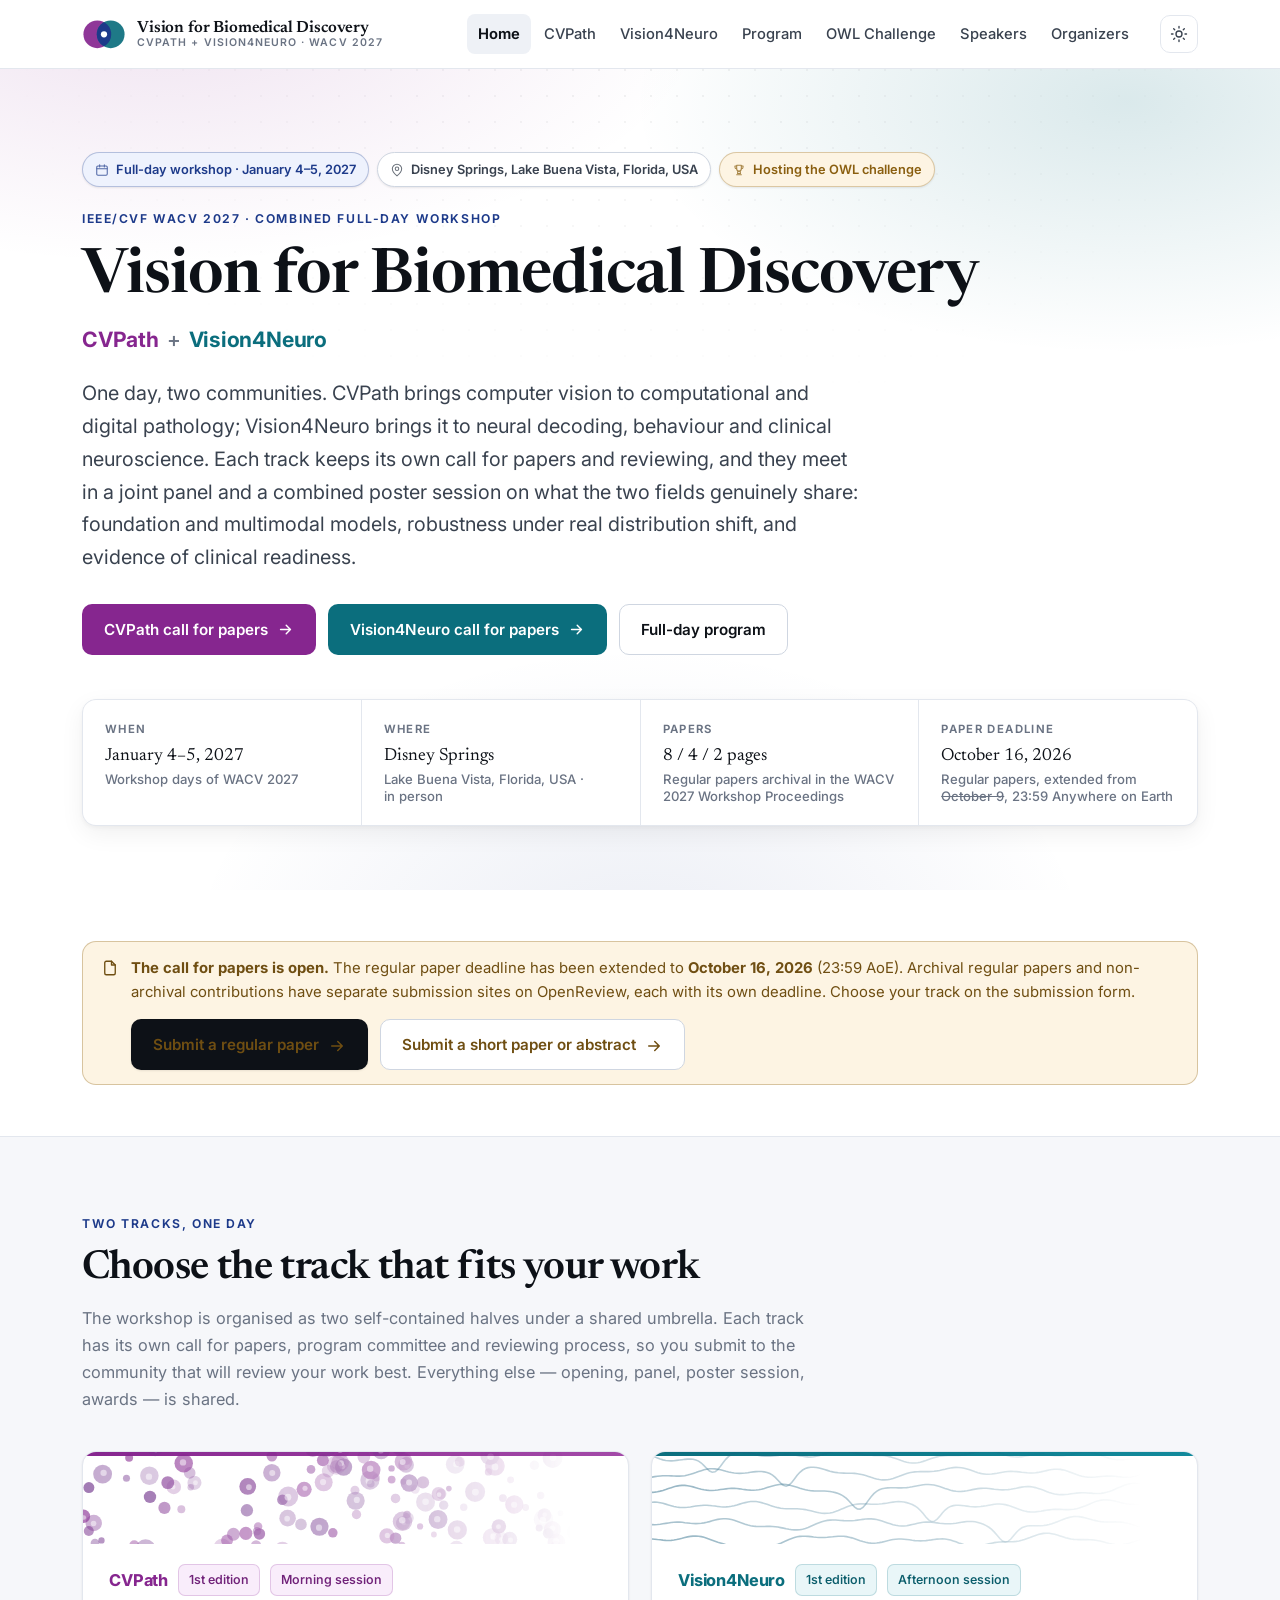
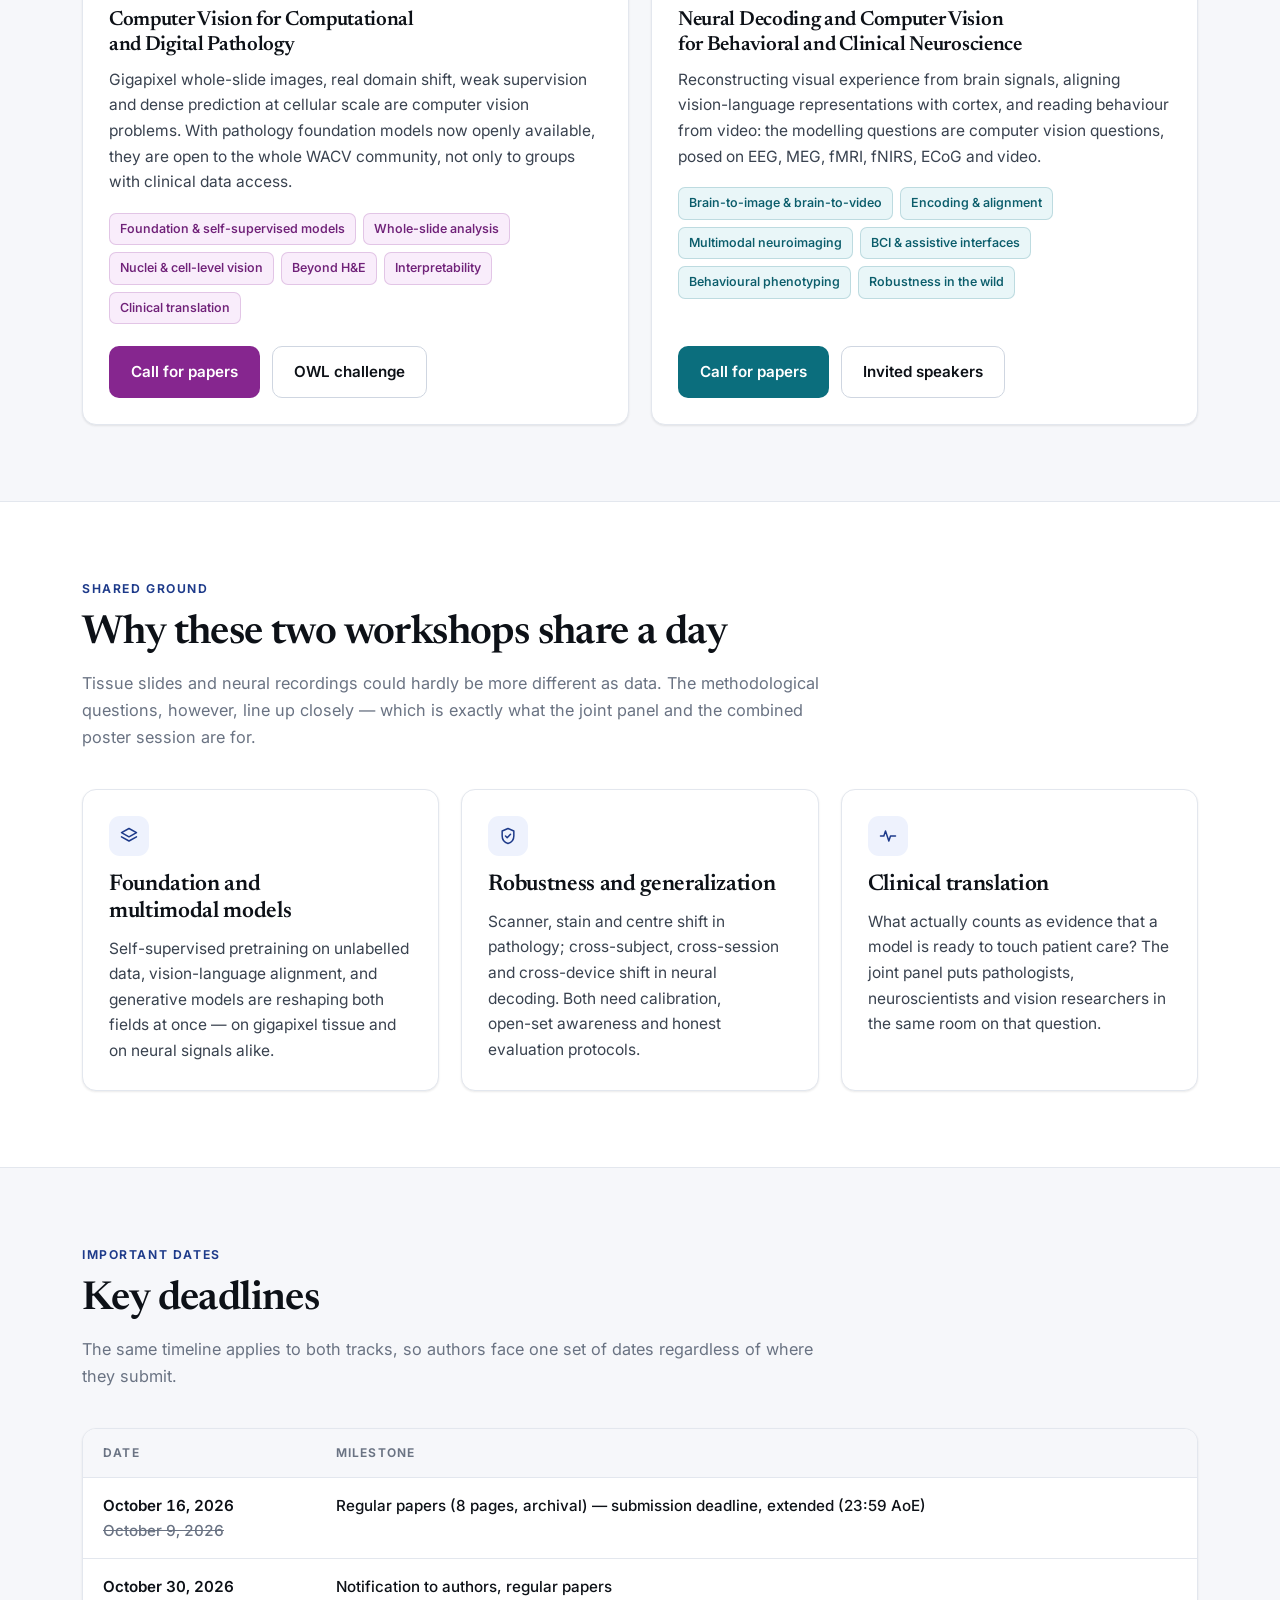
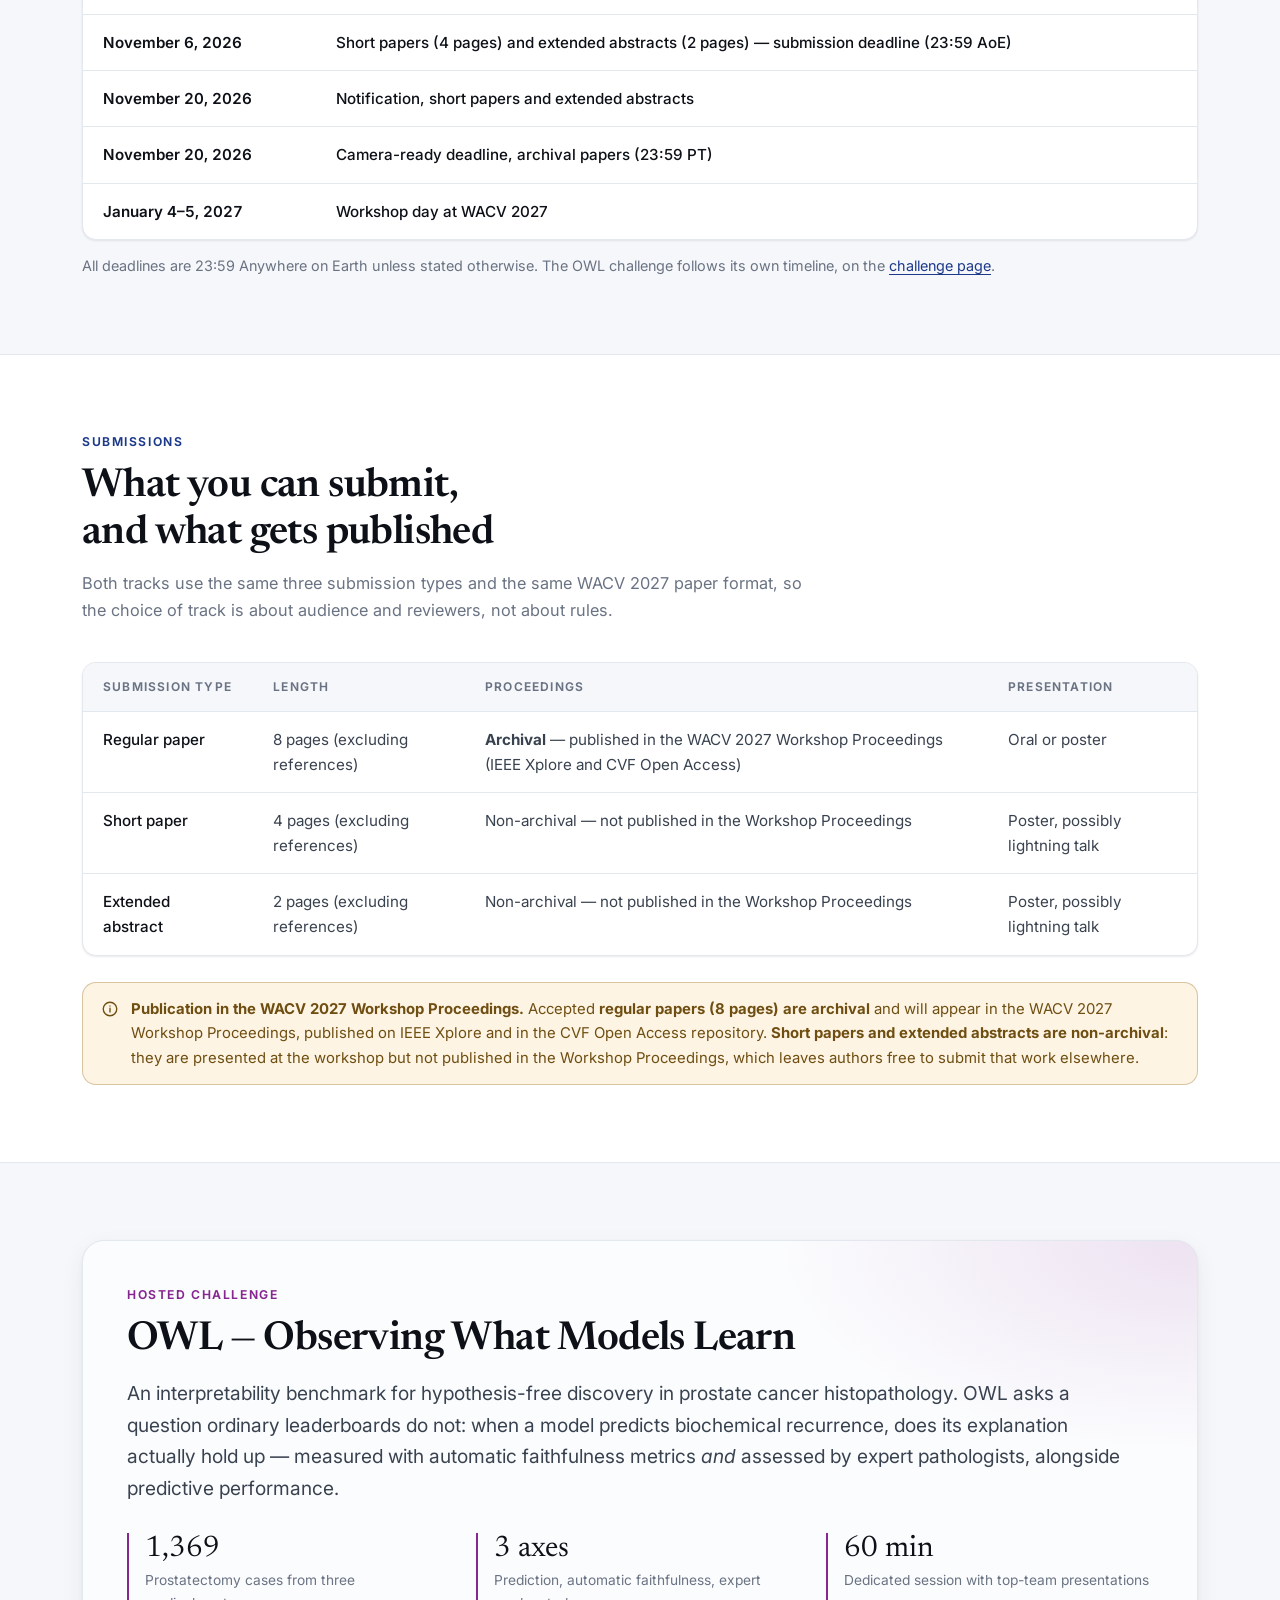
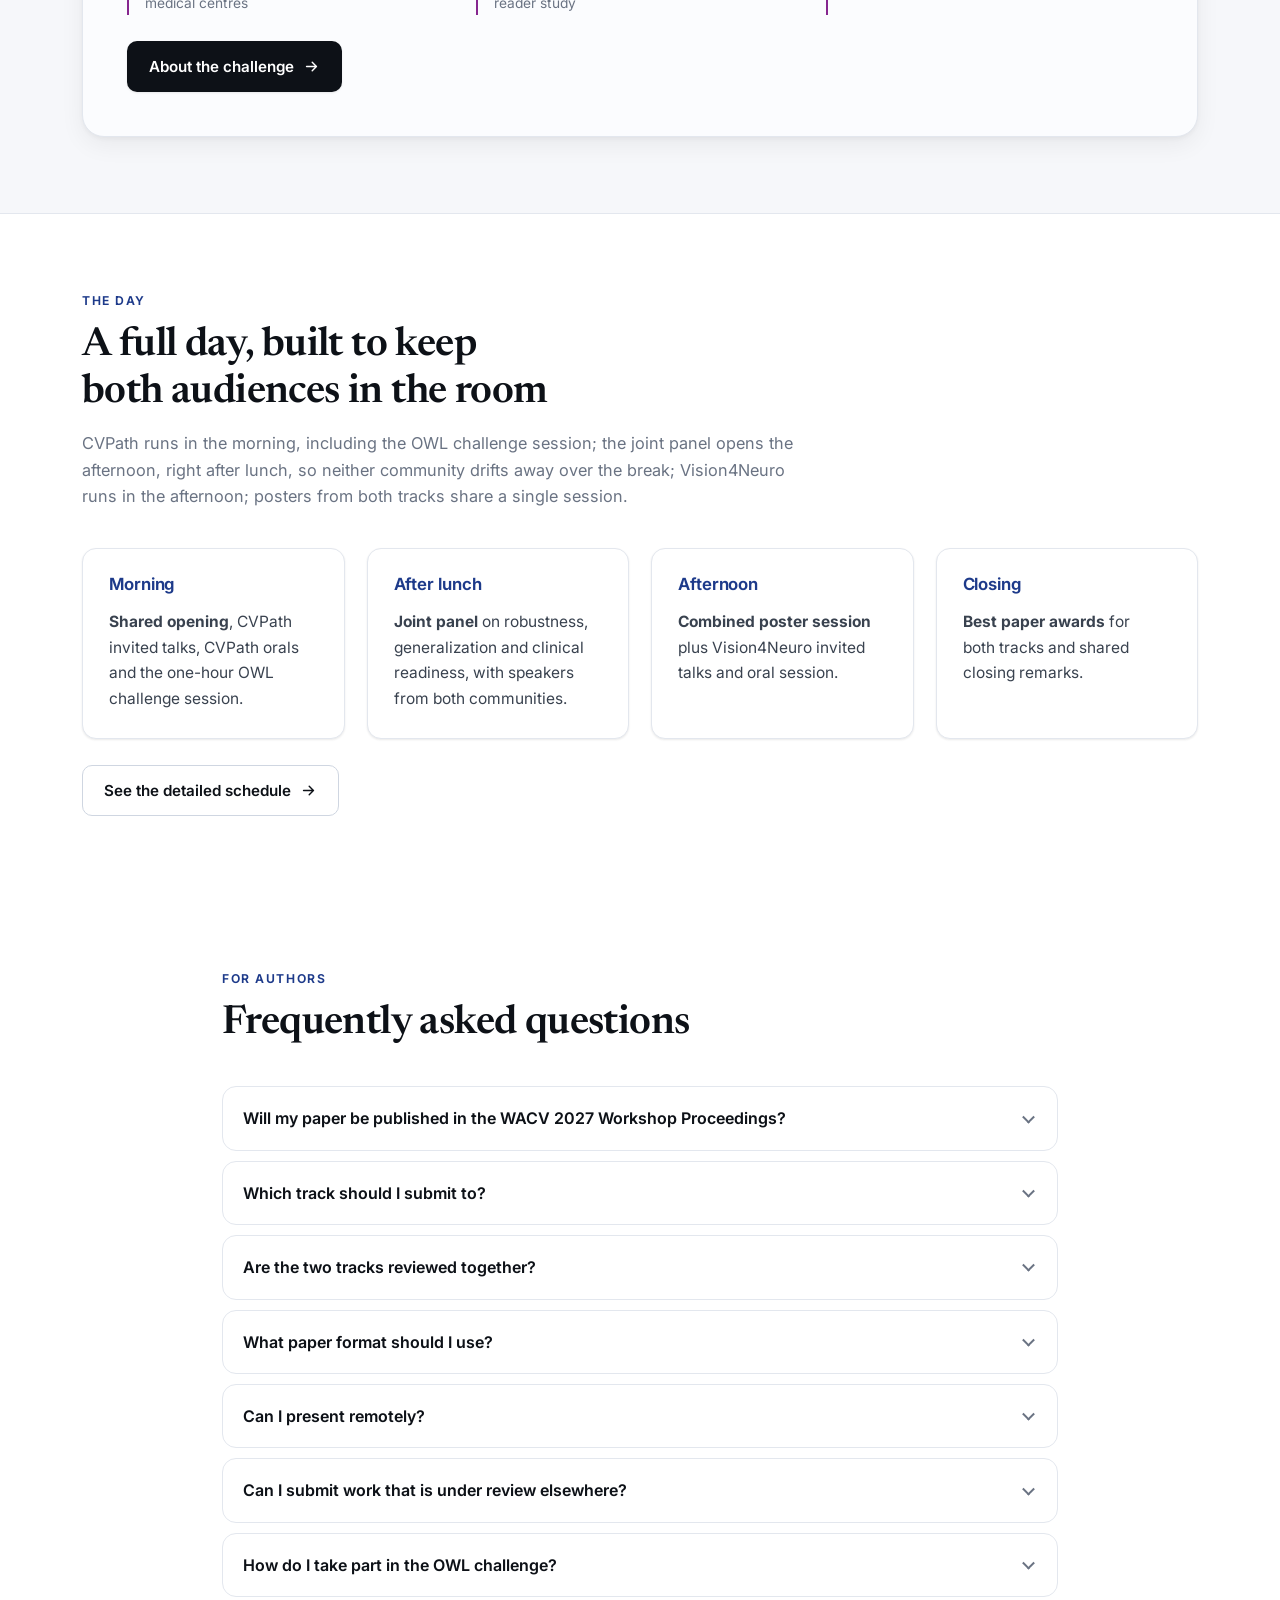
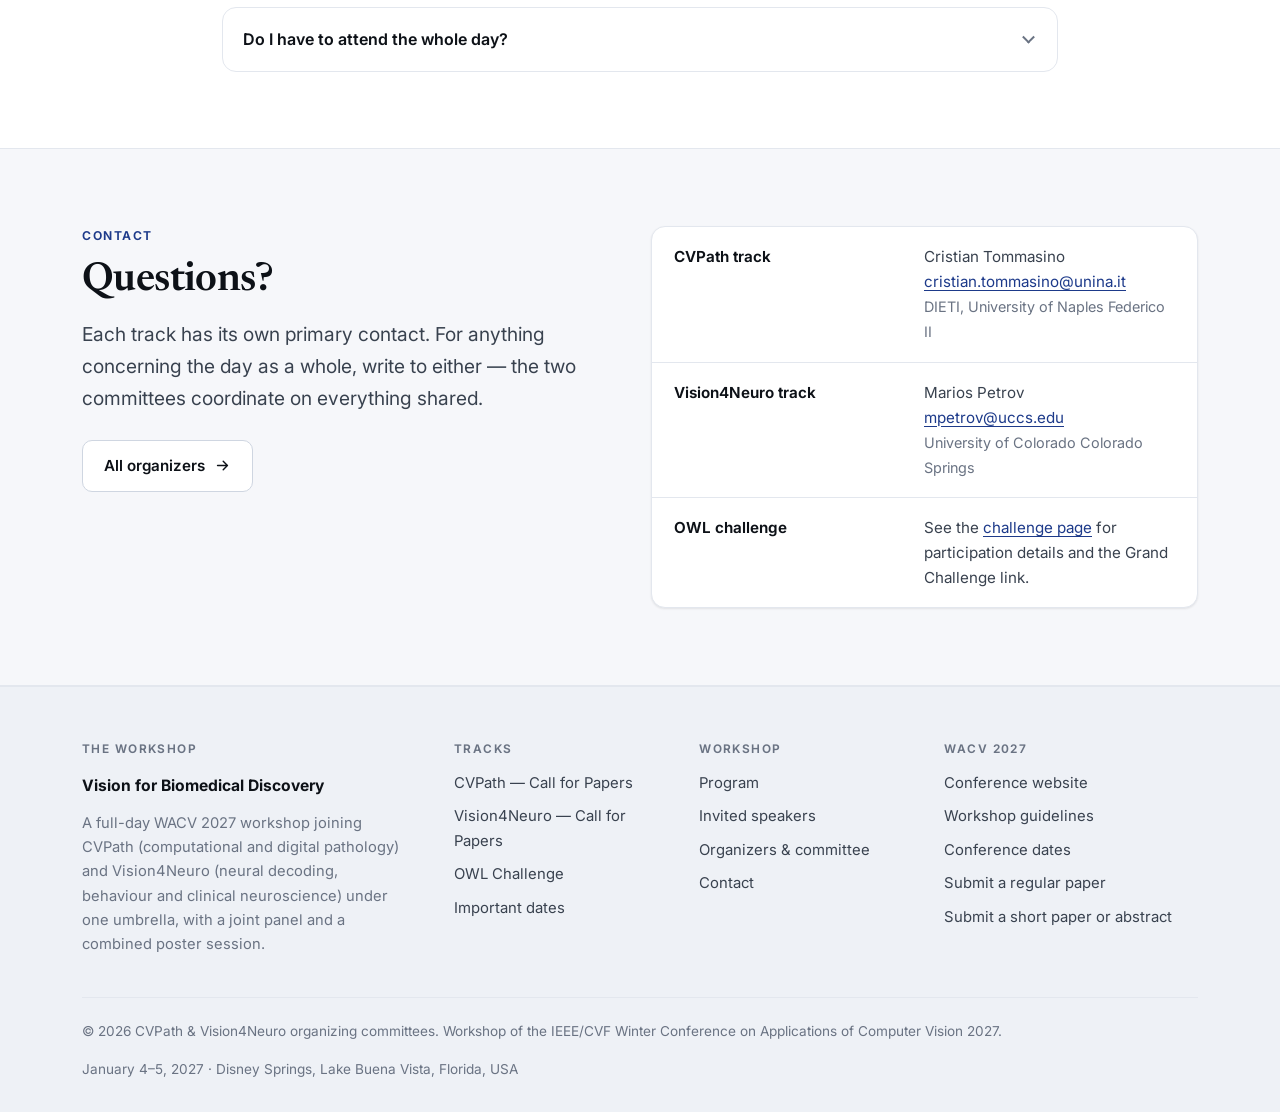
==== commit 7b4c3e13: "Extend the regular paper deadline to October 16 The OpenReview submission deadline for regular paper" ====
--- a/index.html
+++ b/index.html
@@ -303,14 +303,14 @@
           <div class="fact"><p class="fact__k">When</p><p class="fact__v">January 4–5, 2027<small>Workshop days of WACV 2027</small></p></div>
           <div class="fact"><p class="fact__k">Where</p><p class="fact__v">Disney Springs<small>Lake Buena Vista, Florida, USA &middot; in person</small></p></div>
           <div class="fact"><p class="fact__k">Papers</p><p class="fact__v">8 / 4 / 2 pages<small>Regular papers archival in the WACV 2027 Workshop Proceedings</small></p></div>
-          <div class="fact"><p class="fact__k">Paper deadline</p><p class="fact__v">October 9, 2026<small>Regular papers, 23:59 Anywhere on Earth</small></p></div>
+          <div class="fact"><p class="fact__k">Paper deadline</p><p class="fact__v">October 16, 2026<small>Regular papers, extended from <del>October 9</del>, 23:59 Anywhere on Earth</small></p></div>
         </div>
       </div>
     </section>
 
     <section class="section section--tight">
       <div class="container">
-        <div class="notice"><svg viewBox="0 0 24 24" fill="none" stroke="currentColor" stroke-width="1.8" stroke-linecap="round" stroke-linejoin="round" aria-hidden="true"><path d="M14 3H7a2 2 0 0 0-2 2v14a2 2 0 0 0 2 2h10a2 2 0 0 0 2-2V8Z"/><path d="M14 3v5h5"/></svg><div><strong>The call for papers is open.</strong> Archival regular papers and non-archival contributions have separate submission sites on OpenReview, each with its own deadline. Choose your track on the submission form.<div class="btn-row mt-s"><a class="btn btn--primary" href="https://openreview.net/group?id=thecvf.com/WACV/2027/Workshop/CVPath-Vision4Neuro" rel="noopener">Submit a regular paper <svg viewBox="0 0 24 24" fill="none" stroke="currentColor" stroke-width="2" stroke-linecap="round" stroke-linejoin="round" aria-hidden="true"><path d="M5 12h14M13 6l6 6-6 6"/></svg></a><a class="btn btn--ghost" href="https://openreview.net/group?id=thecvf.com/WACV/2027/Workshop/CVPath-Vision4Neuro-Short-Papers-And-Abstracts" rel="noopener">Submit a short paper or abstract <svg viewBox="0 0 24 24" fill="none" stroke="currentColor" stroke-width="2" stroke-linecap="round" stroke-linejoin="round" aria-hidden="true"><path d="M5 12h14M13 6l6 6-6 6"/></svg></a></div></div></div>
+        <div class="notice"><svg viewBox="0 0 24 24" fill="none" stroke="currentColor" stroke-width="1.8" stroke-linecap="round" stroke-linejoin="round" aria-hidden="true"><path d="M14 3H7a2 2 0 0 0-2 2v14a2 2 0 0 0 2 2h10a2 2 0 0 0 2-2V8Z"/><path d="M14 3v5h5"/></svg><div><strong>The call for papers is open.</strong> The regular paper deadline has been extended to <strong>October 16, 2026</strong> (23:59 AoE). Archival regular papers and non-archival contributions have separate submission sites on OpenReview, each with its own deadline. Choose your track on the submission form.<div class="btn-row mt-s"><a class="btn btn--primary" href="https://openreview.net/group?id=thecvf.com/WACV/2027/Workshop/CVPath-Vision4Neuro" rel="noopener">Submit a regular paper <svg viewBox="0 0 24 24" fill="none" stroke="currentColor" stroke-width="2" stroke-linecap="round" stroke-linejoin="round" aria-hidden="true"><path d="M5 12h14M13 6l6 6-6 6"/></svg></a><a class="btn btn--ghost" href="https://openreview.net/group?id=thecvf.com/WACV/2027/Workshop/CVPath-Vision4Neuro-Short-Papers-And-Abstracts" rel="noopener">Submit a short paper or abstract <svg viewBox="0 0 24 24" fill="none" stroke="currentColor" stroke-width="2" stroke-linecap="round" stroke-linejoin="round" aria-hidden="true"><path d="M5 12h14M13 6l6 6-6 6"/></svg></a></div></div></div>
       </div>
     </section>
 
@@ -408,7 +408,7 @@
         <table>
           <thead><tr><th scope="col">Date</th><th scope="col">Milestone</th></tr></thead>
           <tbody>
-            <tr><td class="date">October 9, 2026</td><td class="what">Regular papers (8 pages, archival) &mdash; submission deadline (23:59 AoE)</td></tr>
+            <tr><td class="date">October 16, 2026<del>October 9, 2026</del></td><td class="what">Regular papers (8 pages, archival) &mdash; submission deadline, extended (23:59 AoE)</td></tr>
             <tr><td class="date">October 30, 2026</td><td class="what">Notification to authors, regular papers</td></tr>
             <tr><td class="date">November 6, 2026</td><td class="what">Short papers (4 pages) and extended abstracts (2 pages) &mdash; submission deadline (23:59 AoE)</td></tr>
             <tr><td class="date">November 20, 2026</td><td class="what">Notification, short papers and extended abstracts</td></tr>
--- a/assets/css/styles.css
+++ b/assets/css/styles.css
@@ -431,6 +431,7 @@
 tbody td { padding: 15px 20px; border-bottom: 1px solid var(--line); vertical-align: top; color: var(--ink-2); }
 tbody tr:last-child td { border-bottom: 0; }
 td.date { font-variant-numeric: tabular-nums; font-weight: 600; color: var(--ink); white-space: nowrap; }
+td.date del { display: block; font-weight: 500; color: var(--ink-3); }
 td.what { font-weight: 500; color: var(--ink); }
 .pill { display: inline-block; font-size: .72rem; font-weight: 650; letter-spacing: .04em; padding: 3px 9px; border-radius: 999px; white-space: nowrap; }
 .pill--cvpath { background: var(--cvpath-soft); color: var(--cvpath); }
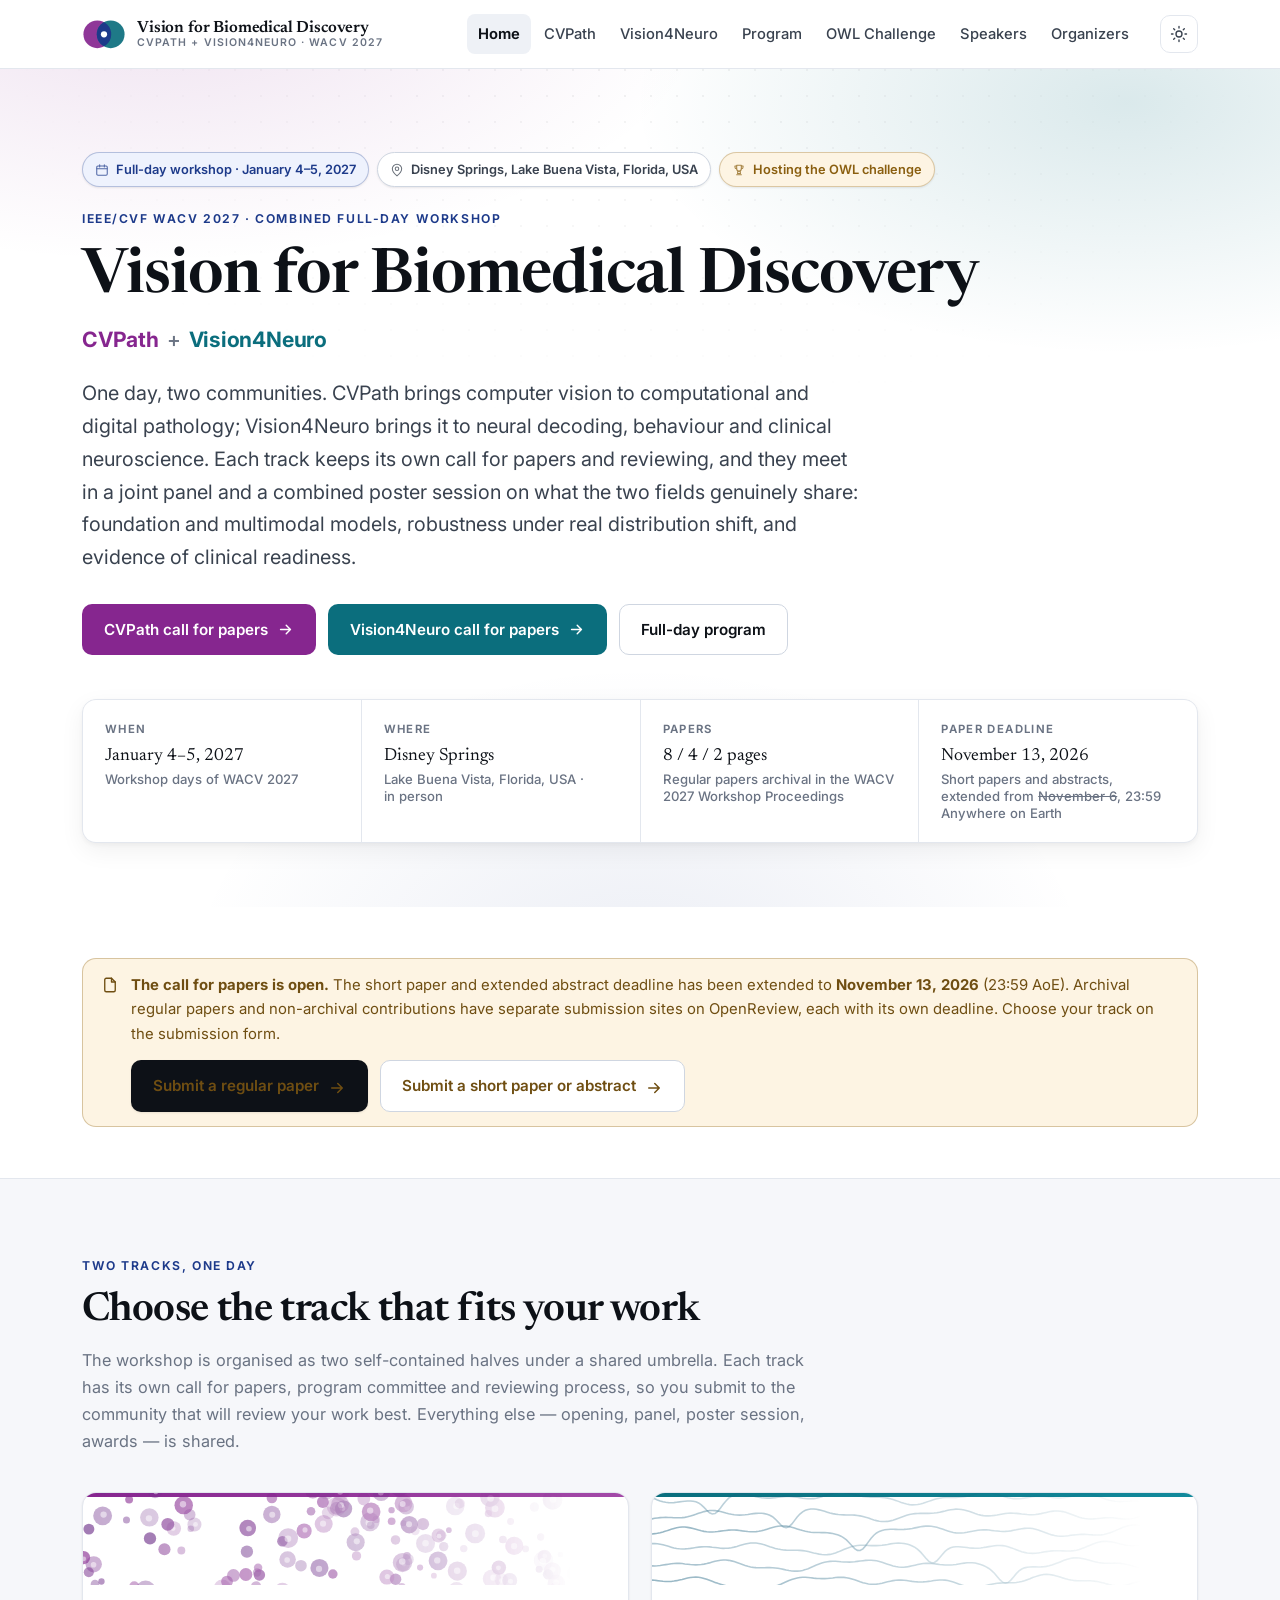
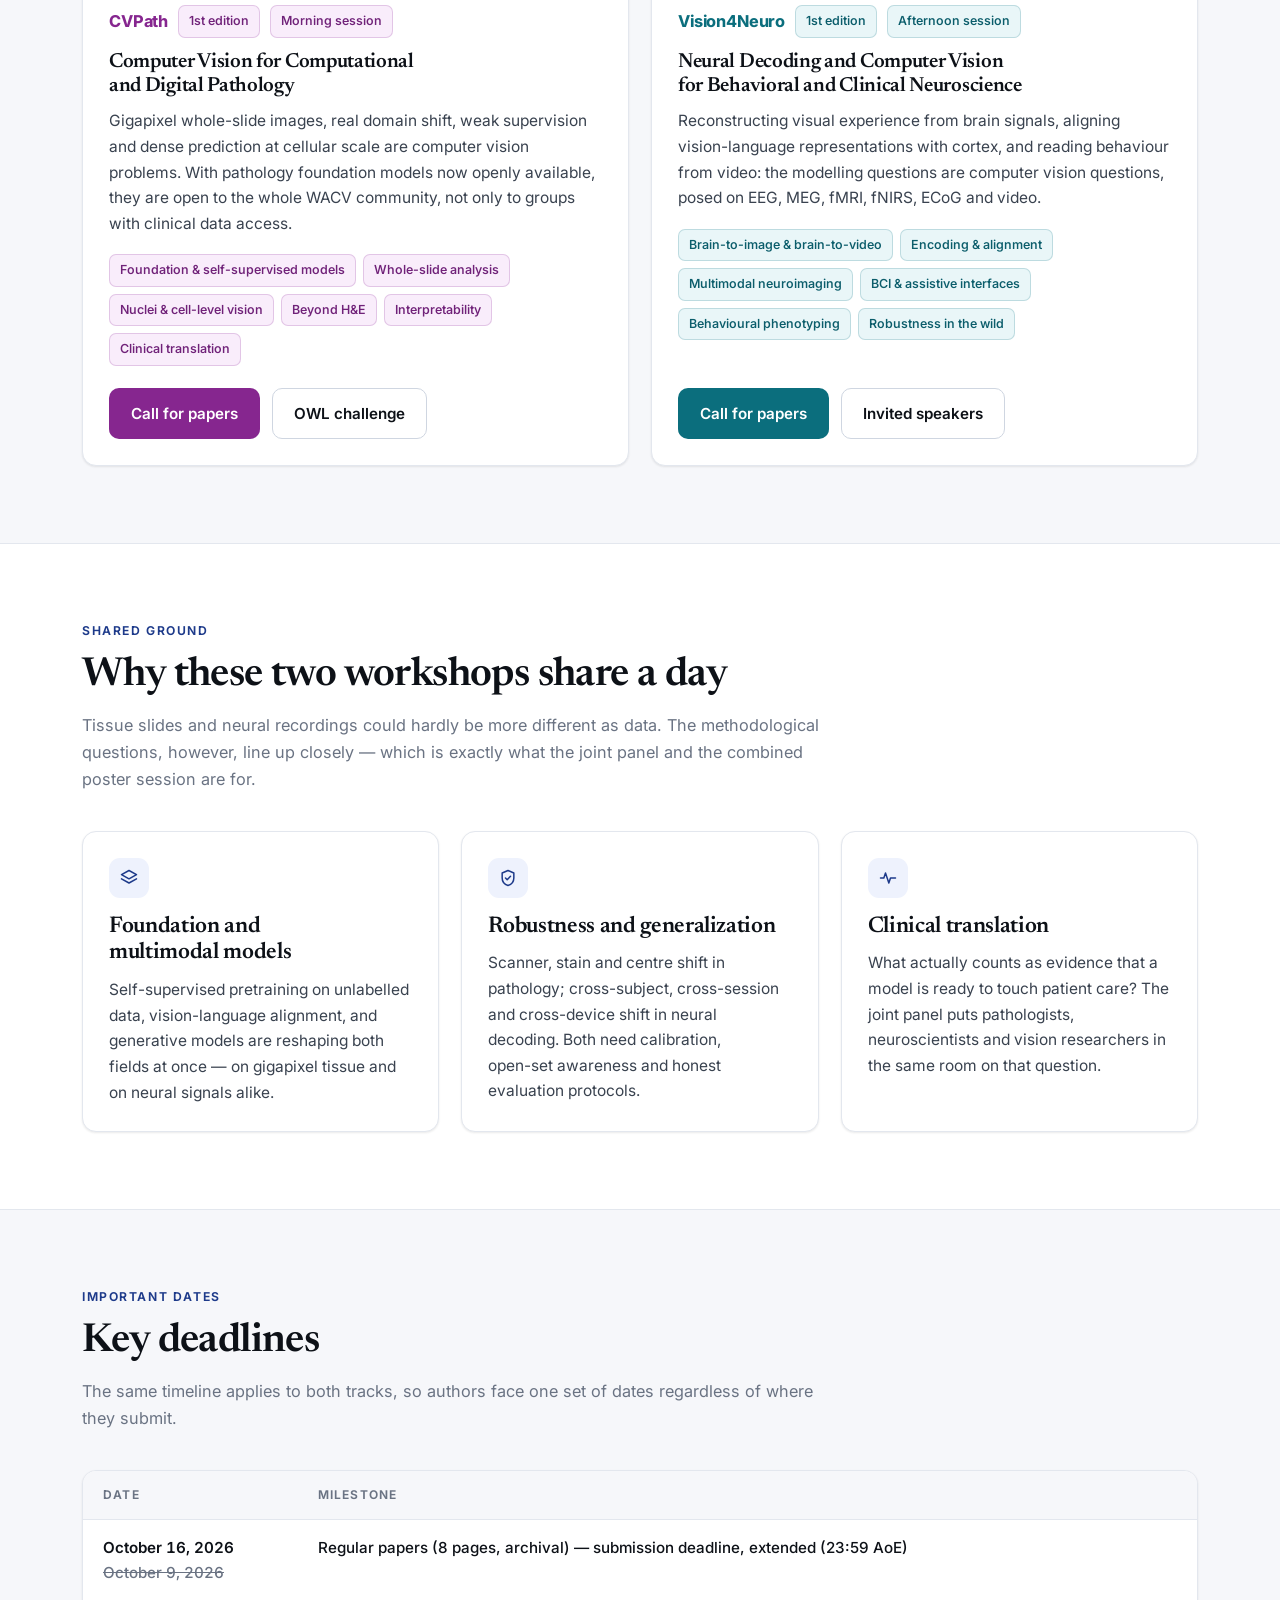
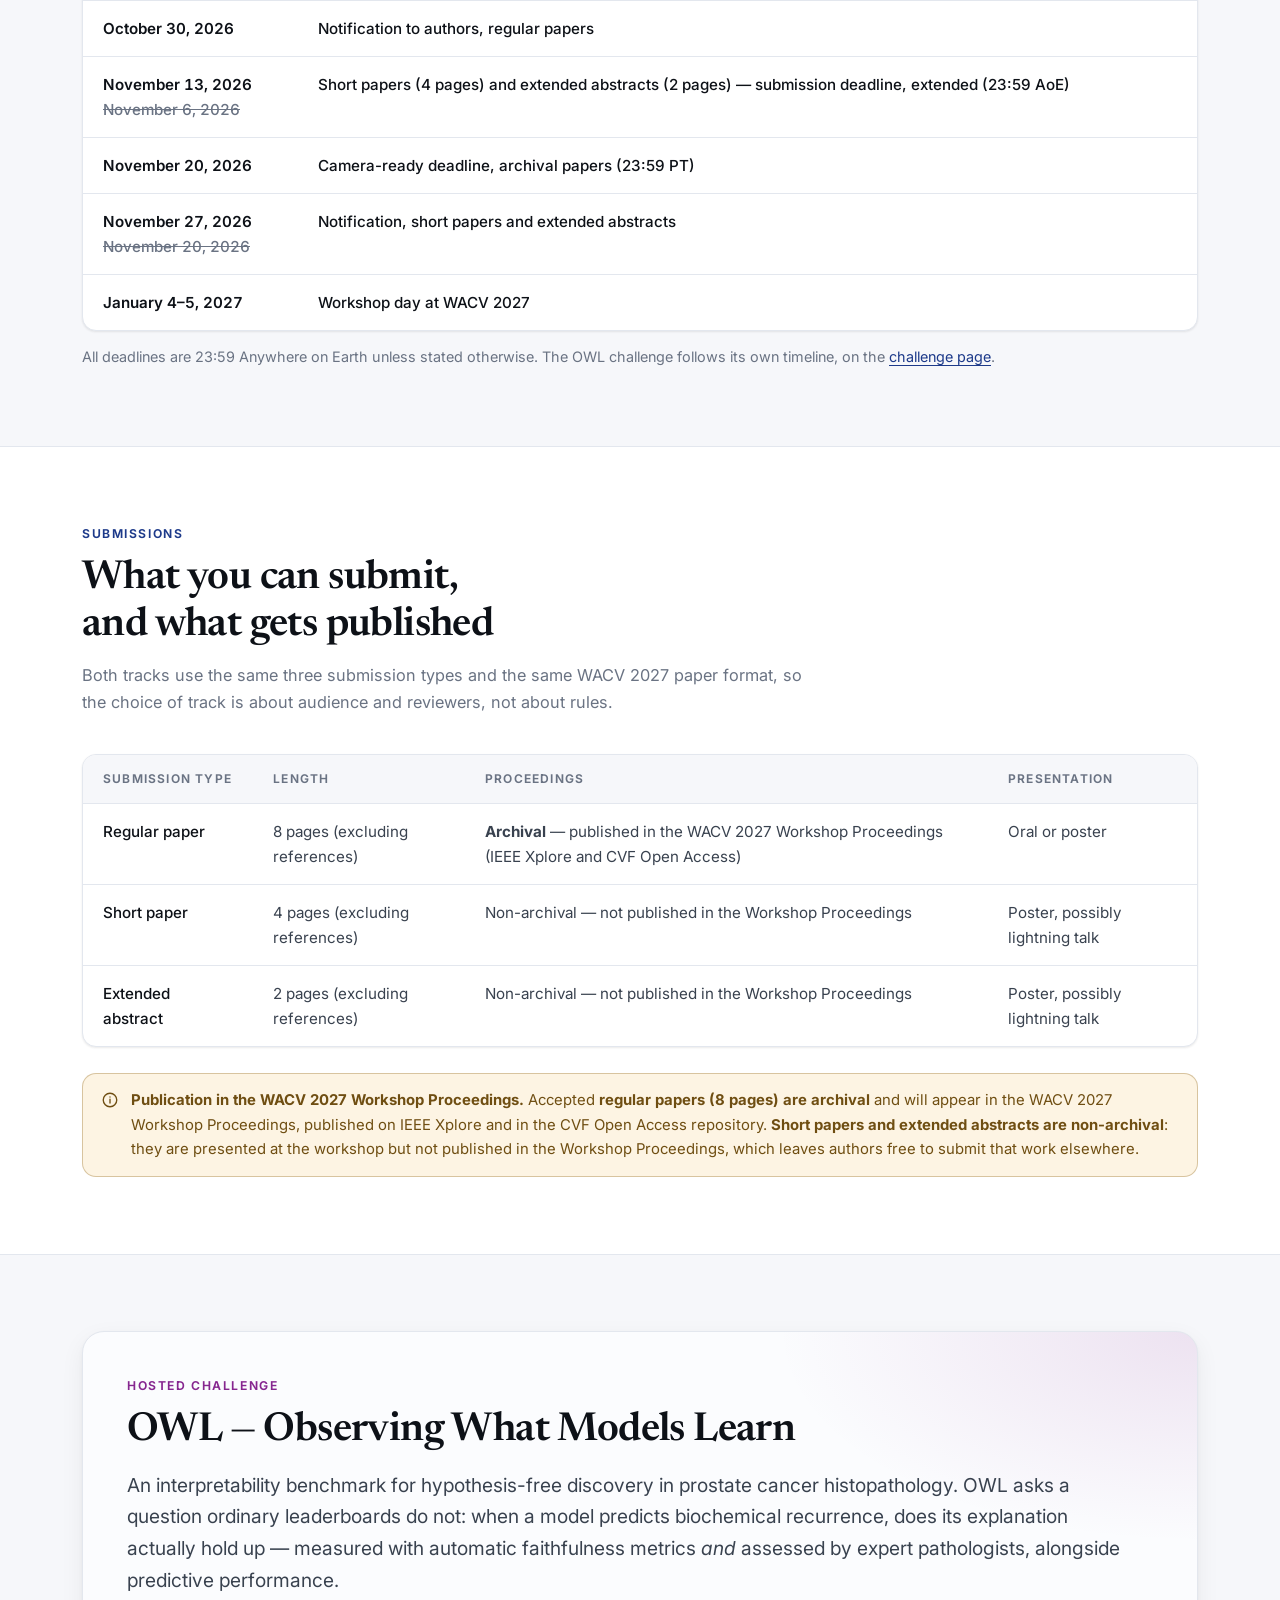
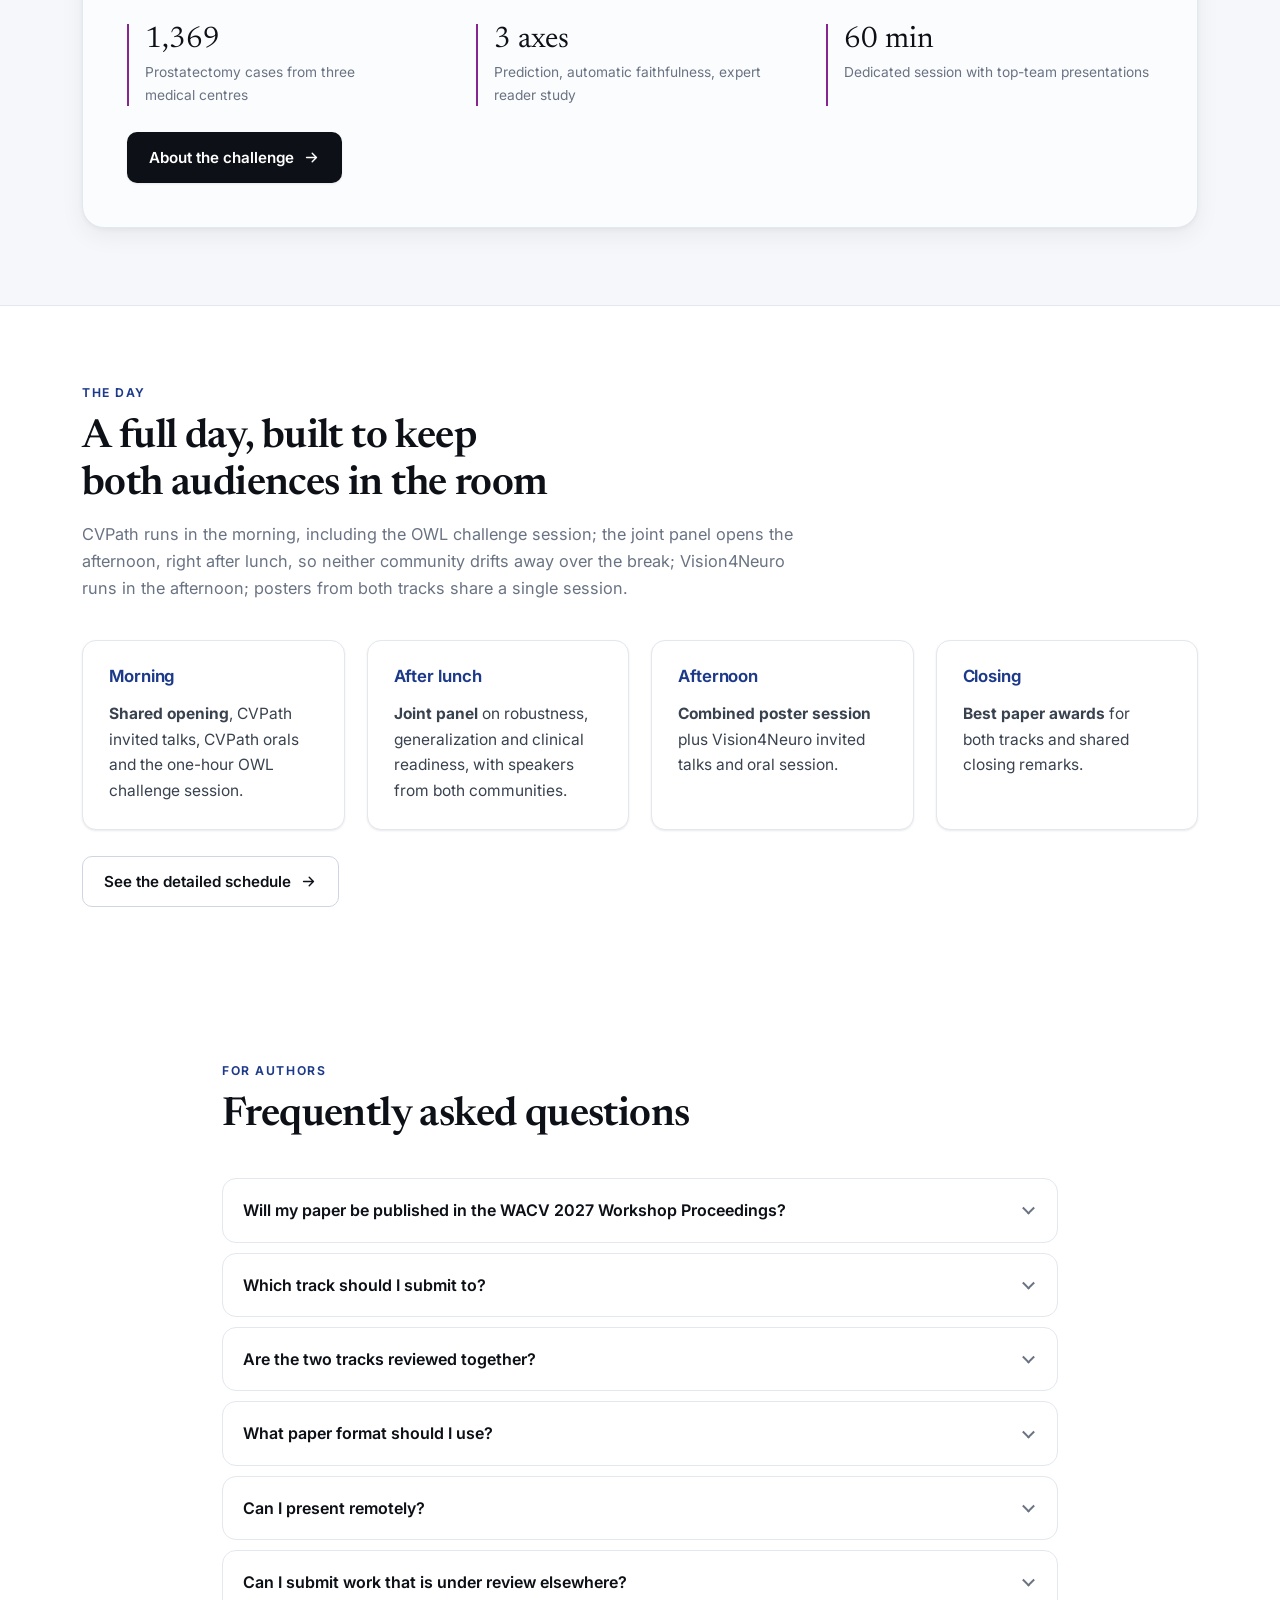
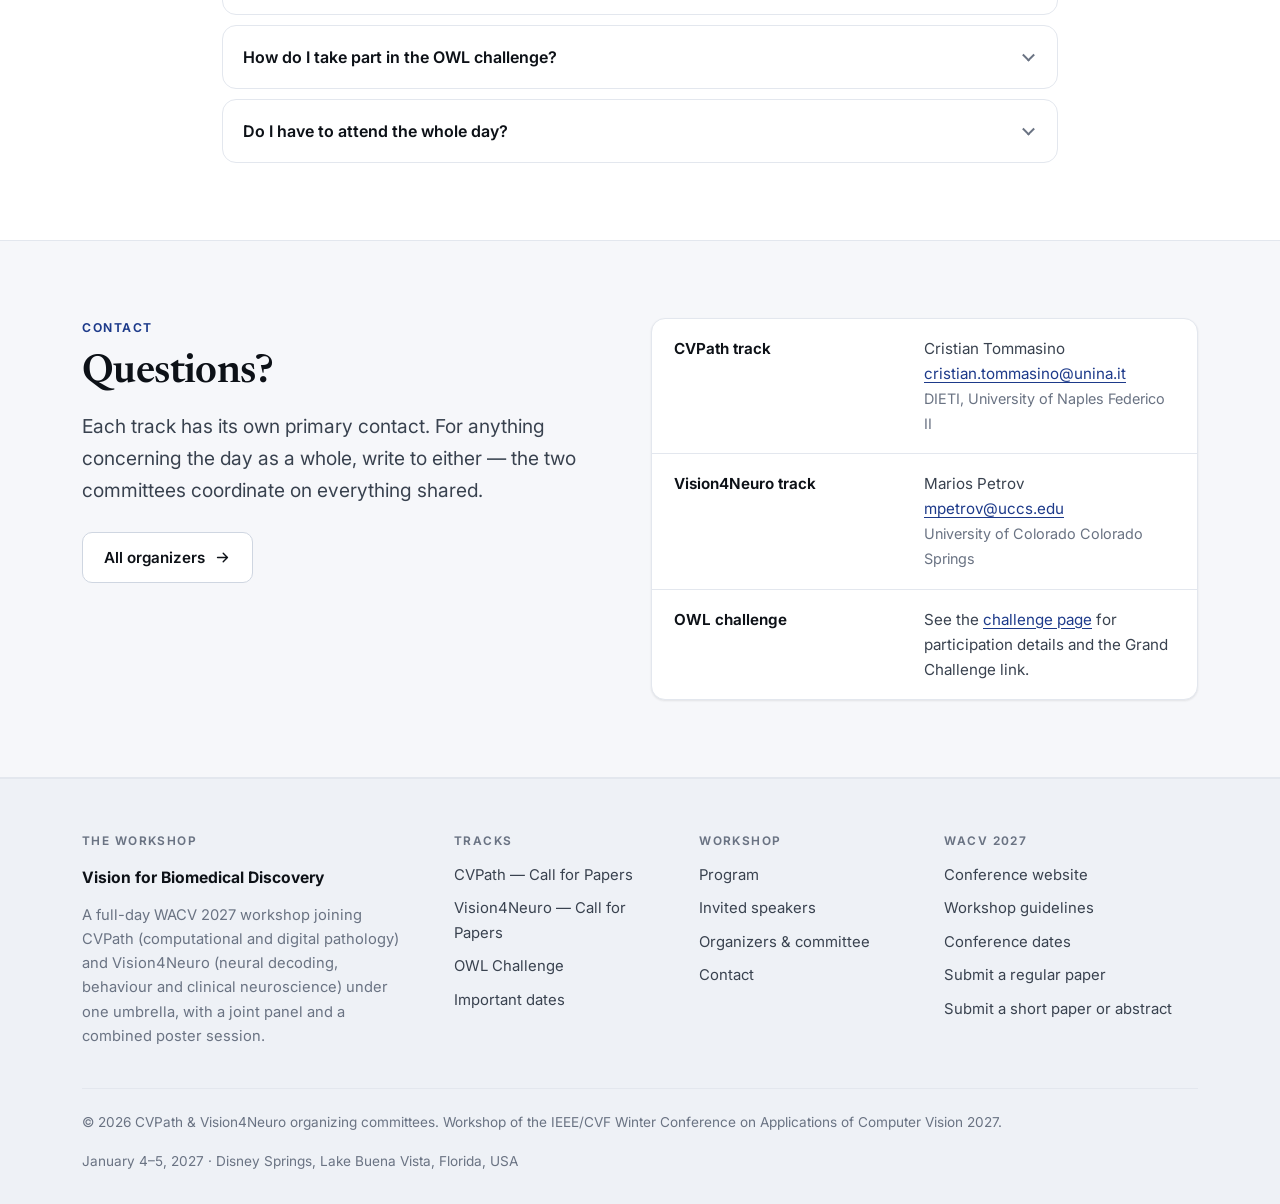
==== commit 7b4a8fe9: "Extend the short paper and abstract deadline to November 13 Short papers and extended abstracts are " ====
--- a/index.html
+++ b/index.html
@@ -303,14 +303,14 @@
           <div class="fact"><p class="fact__k">When</p><p class="fact__v">January 4–5, 2027<small>Workshop days of WACV 2027</small></p></div>
           <div class="fact"><p class="fact__k">Where</p><p class="fact__v">Disney Springs<small>Lake Buena Vista, Florida, USA &middot; in person</small></p></div>
           <div class="fact"><p class="fact__k">Papers</p><p class="fact__v">8 / 4 / 2 pages<small>Regular papers archival in the WACV 2027 Workshop Proceedings</small></p></div>
-          <div class="fact"><p class="fact__k">Paper deadline</p><p class="fact__v">October 16, 2026<small>Regular papers, extended from <del>October 9</del>, 23:59 Anywhere on Earth</small></p></div>
+          <div class="fact"><p class="fact__k">Paper deadline</p><p class="fact__v">November 13, 2026<small>Short papers and abstracts, extended from <del>November 6</del>, 23:59 Anywhere on Earth</small></p></div>
         </div>
       </div>
     </section>
 
     <section class="section section--tight">
       <div class="container">
-        <div class="notice"><svg viewBox="0 0 24 24" fill="none" stroke="currentColor" stroke-width="1.8" stroke-linecap="round" stroke-linejoin="round" aria-hidden="true"><path d="M14 3H7a2 2 0 0 0-2 2v14a2 2 0 0 0 2 2h10a2 2 0 0 0 2-2V8Z"/><path d="M14 3v5h5"/></svg><div><strong>The call for papers is open.</strong> The regular paper deadline has been extended to <strong>October 16, 2026</strong> (23:59 AoE). Archival regular papers and non-archival contributions have separate submission sites on OpenReview, each with its own deadline. Choose your track on the submission form.<div class="btn-row mt-s"><a class="btn btn--primary" href="https://openreview.net/group?id=thecvf.com/WACV/2027/Workshop/CVPath-Vision4Neuro" rel="noopener">Submit a regular paper <svg viewBox="0 0 24 24" fill="none" stroke="currentColor" stroke-width="2" stroke-linecap="round" stroke-linejoin="round" aria-hidden="true"><path d="M5 12h14M13 6l6 6-6 6"/></svg></a><a class="btn btn--ghost" href="https://openreview.net/group?id=thecvf.com/WACV/2027/Workshop/CVPath-Vision4Neuro-Short-Papers-And-Abstracts" rel="noopener">Submit a short paper or abstract <svg viewBox="0 0 24 24" fill="none" stroke="currentColor" stroke-width="2" stroke-linecap="round" stroke-linejoin="round" aria-hidden="true"><path d="M5 12h14M13 6l6 6-6 6"/></svg></a></div></div></div>
+        <div class="notice"><svg viewBox="0 0 24 24" fill="none" stroke="currentColor" stroke-width="1.8" stroke-linecap="round" stroke-linejoin="round" aria-hidden="true"><path d="M14 3H7a2 2 0 0 0-2 2v14a2 2 0 0 0 2 2h10a2 2 0 0 0 2-2V8Z"/><path d="M14 3v5h5"/></svg><div><strong>The call for papers is open.</strong> The short paper and extended abstract deadline has been extended to <strong>November 13, 2026</strong> (23:59 AoE). Archival regular papers and non-archival contributions have separate submission sites on OpenReview, each with its own deadline. Choose your track on the submission form.<div class="btn-row mt-s"><a class="btn btn--primary" href="https://openreview.net/group?id=thecvf.com/WACV/2027/Workshop/CVPath-Vision4Neuro" rel="noopener">Submit a regular paper <svg viewBox="0 0 24 24" fill="none" stroke="currentColor" stroke-width="2" stroke-linecap="round" stroke-linejoin="round" aria-hidden="true"><path d="M5 12h14M13 6l6 6-6 6"/></svg></a><a class="btn btn--ghost" href="https://openreview.net/group?id=thecvf.com/WACV/2027/Workshop/CVPath-Vision4Neuro-Short-Papers-And-Abstracts" rel="noopener">Submit a short paper or abstract <svg viewBox="0 0 24 24" fill="none" stroke="currentColor" stroke-width="2" stroke-linecap="round" stroke-linejoin="round" aria-hidden="true"><path d="M5 12h14M13 6l6 6-6 6"/></svg></a></div></div></div>
       </div>
     </section>
 
@@ -410,9 +410,9 @@
           <tbody>
             <tr><td class="date">October 16, 2026<del>October 9, 2026</del></td><td class="what">Regular papers (8 pages, archival) &mdash; submission deadline, extended (23:59 AoE)</td></tr>
             <tr><td class="date">October 30, 2026</td><td class="what">Notification to authors, regular papers</td></tr>
-            <tr><td class="date">November 6, 2026</td><td class="what">Short papers (4 pages) and extended abstracts (2 pages) &mdash; submission deadline (23:59 AoE)</td></tr>
-            <tr><td class="date">November 20, 2026</td><td class="what">Notification, short papers and extended abstracts</td></tr>
+            <tr><td class="date">November 13, 2026<del>November 6, 2026</del></td><td class="what">Short papers (4 pages) and extended abstracts (2 pages) &mdash; submission deadline, extended (23:59 AoE)</td></tr>
             <tr><td class="date">November 20, 2026</td><td class="what">Camera-ready deadline, archival papers (23:59 PT)</td></tr>
+            <tr><td class="date">November 27, 2026<del>November 20, 2026</del></td><td class="what">Notification, short papers and extended abstracts</td></tr>
             <tr><td class="date">January 4–5, 2027</td><td class="what">Workshop day at WACV 2027</td></tr>
           </tbody>
         </table>
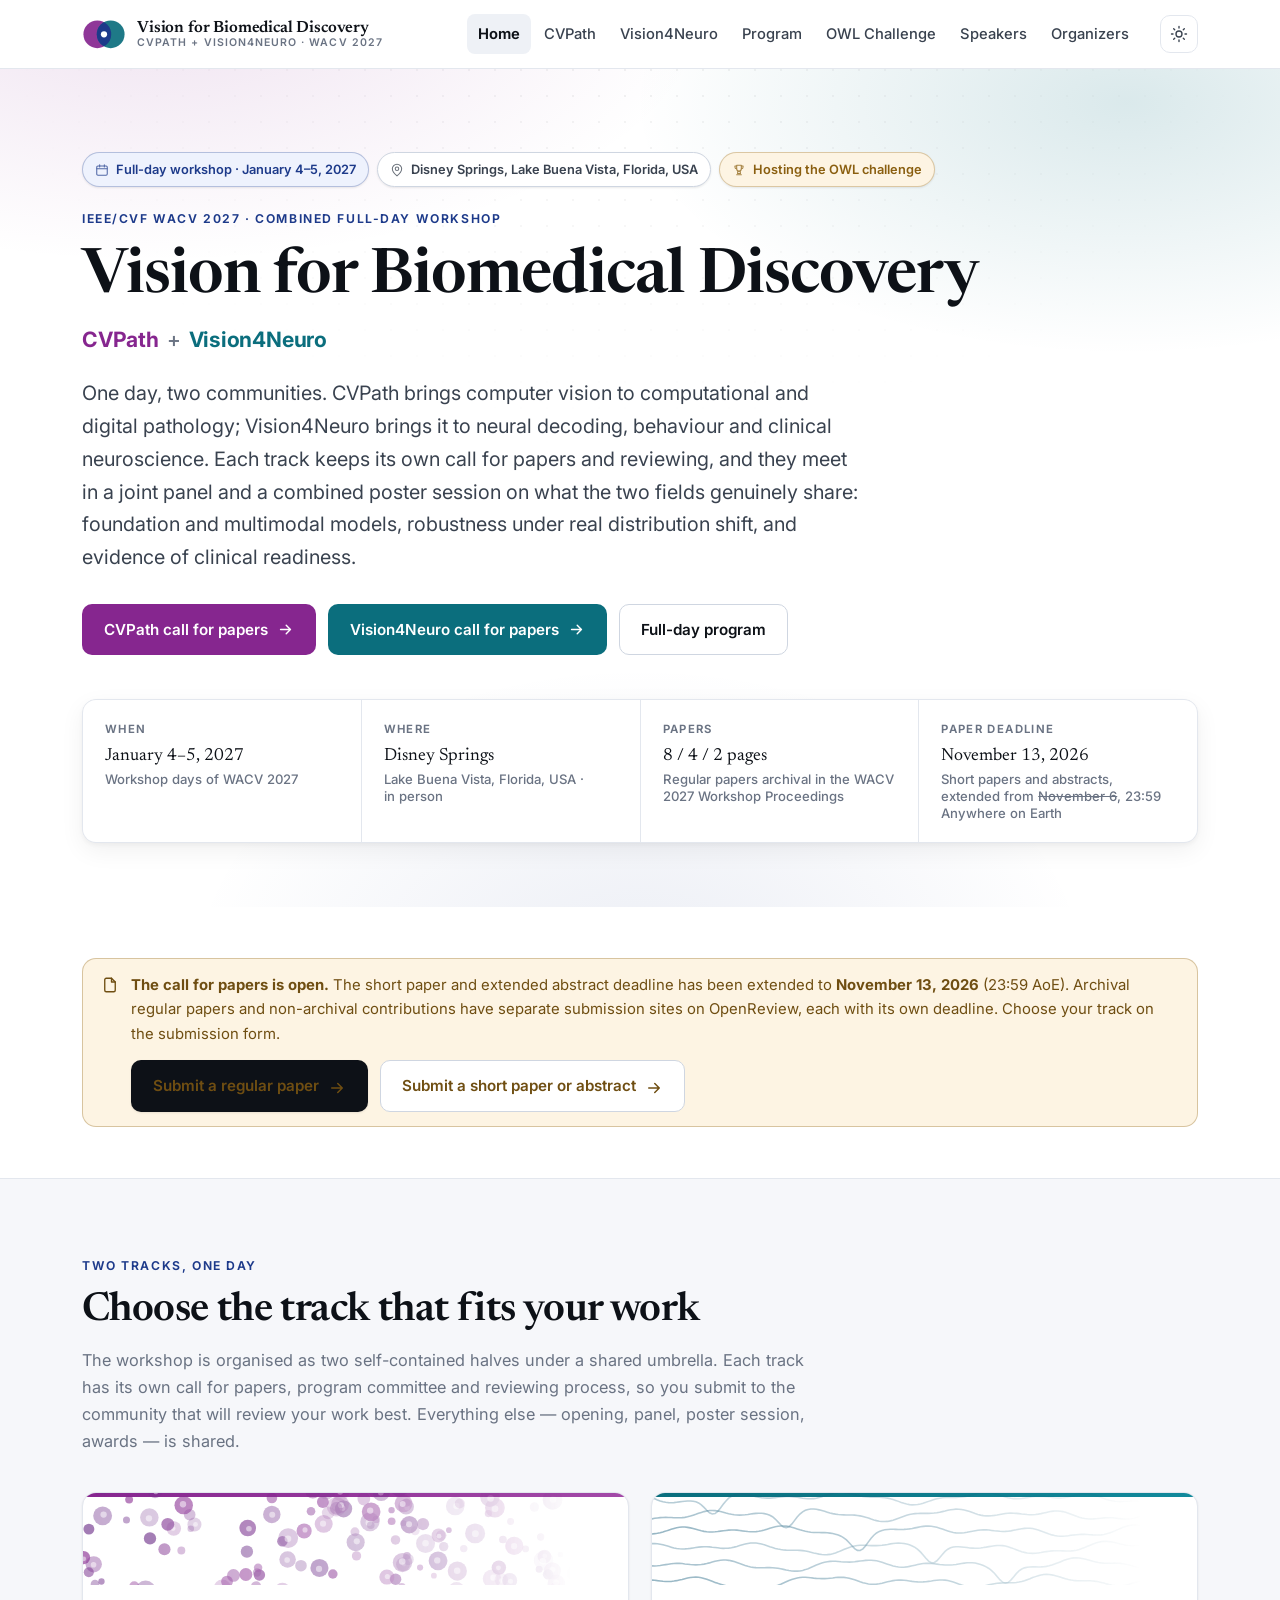
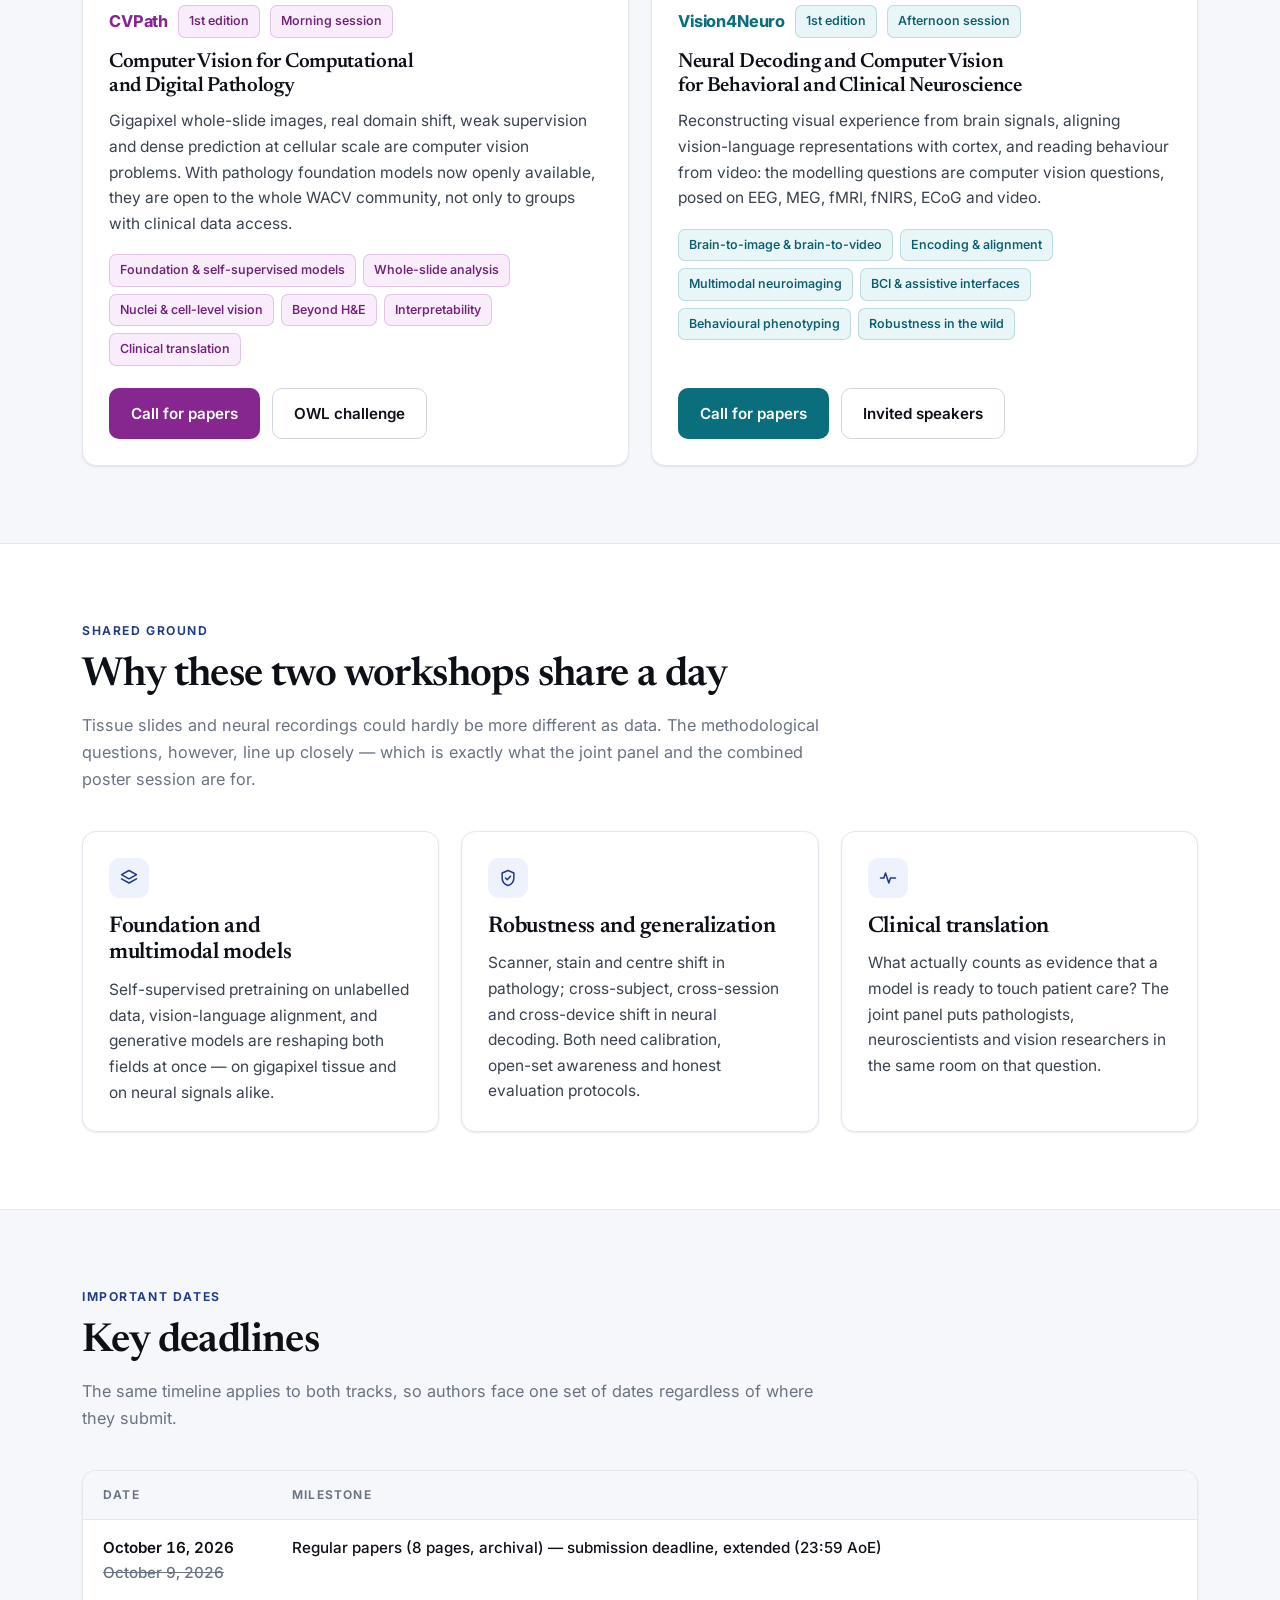
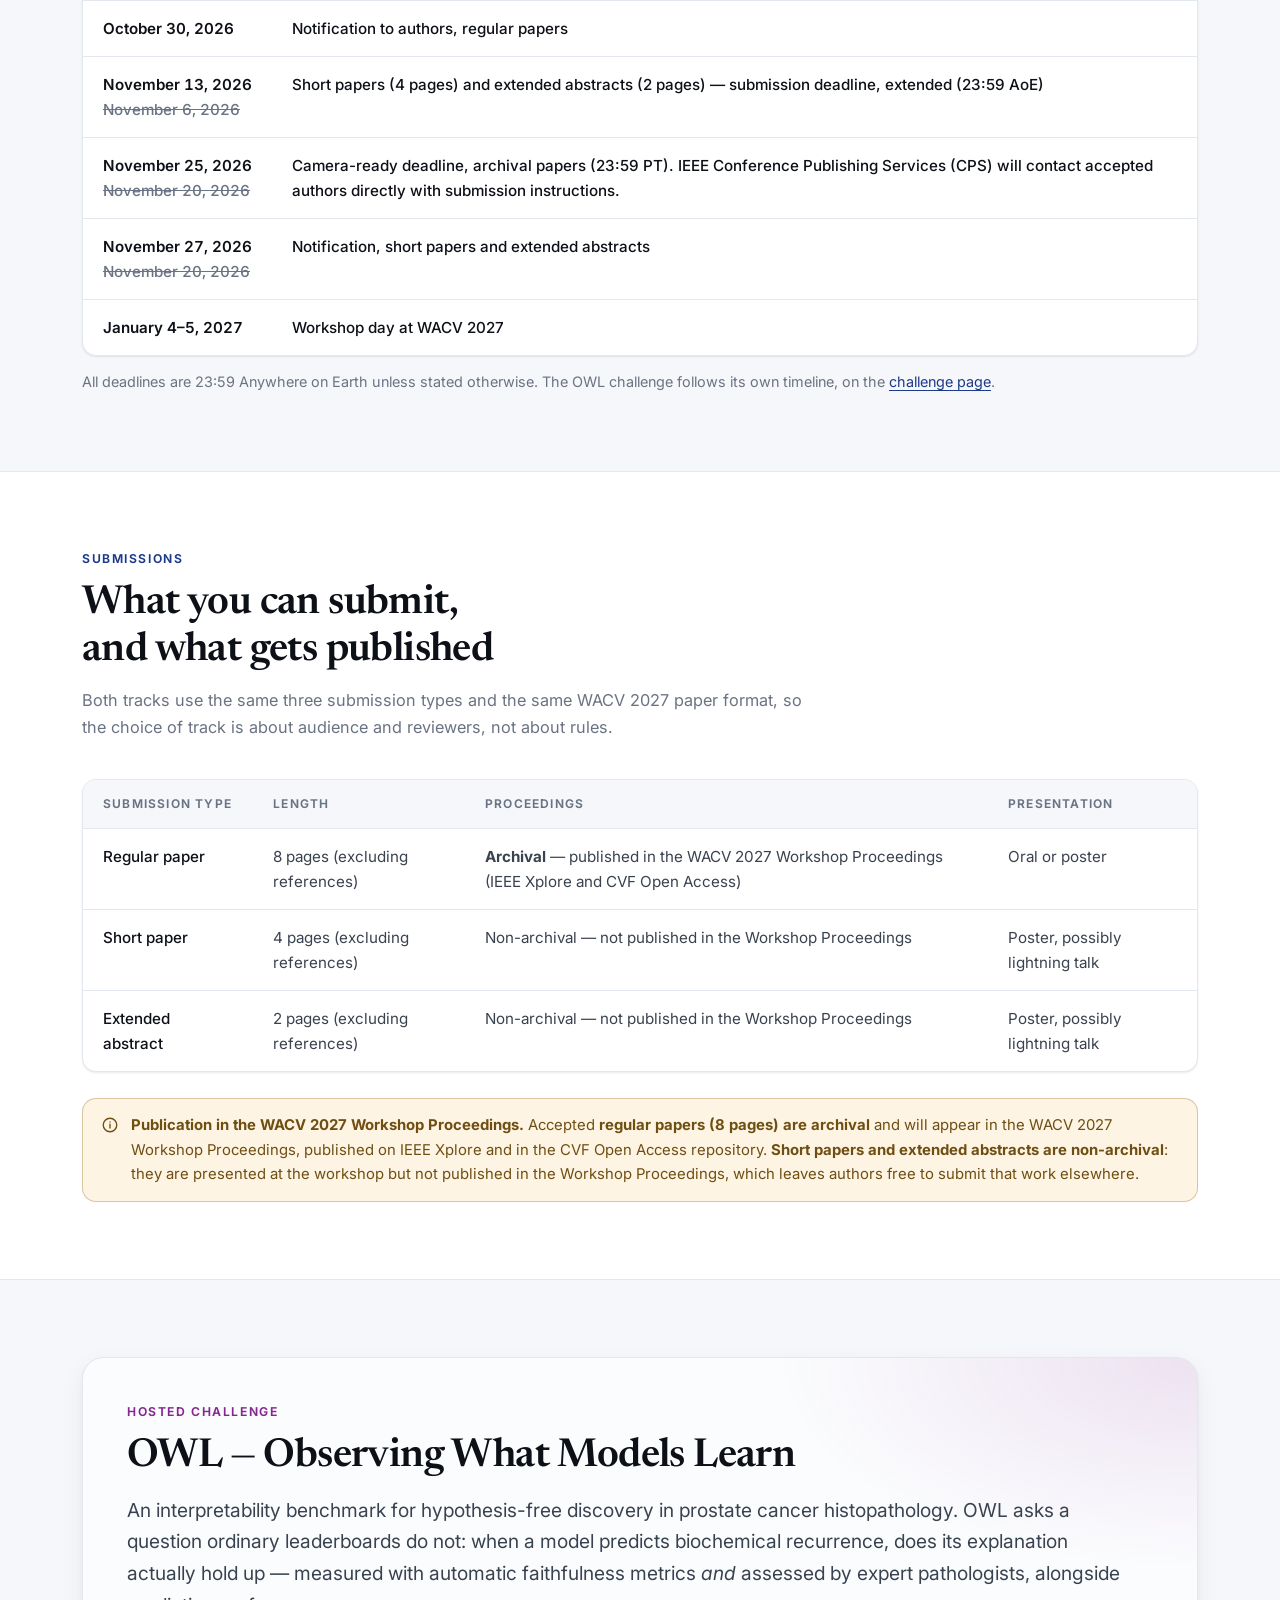
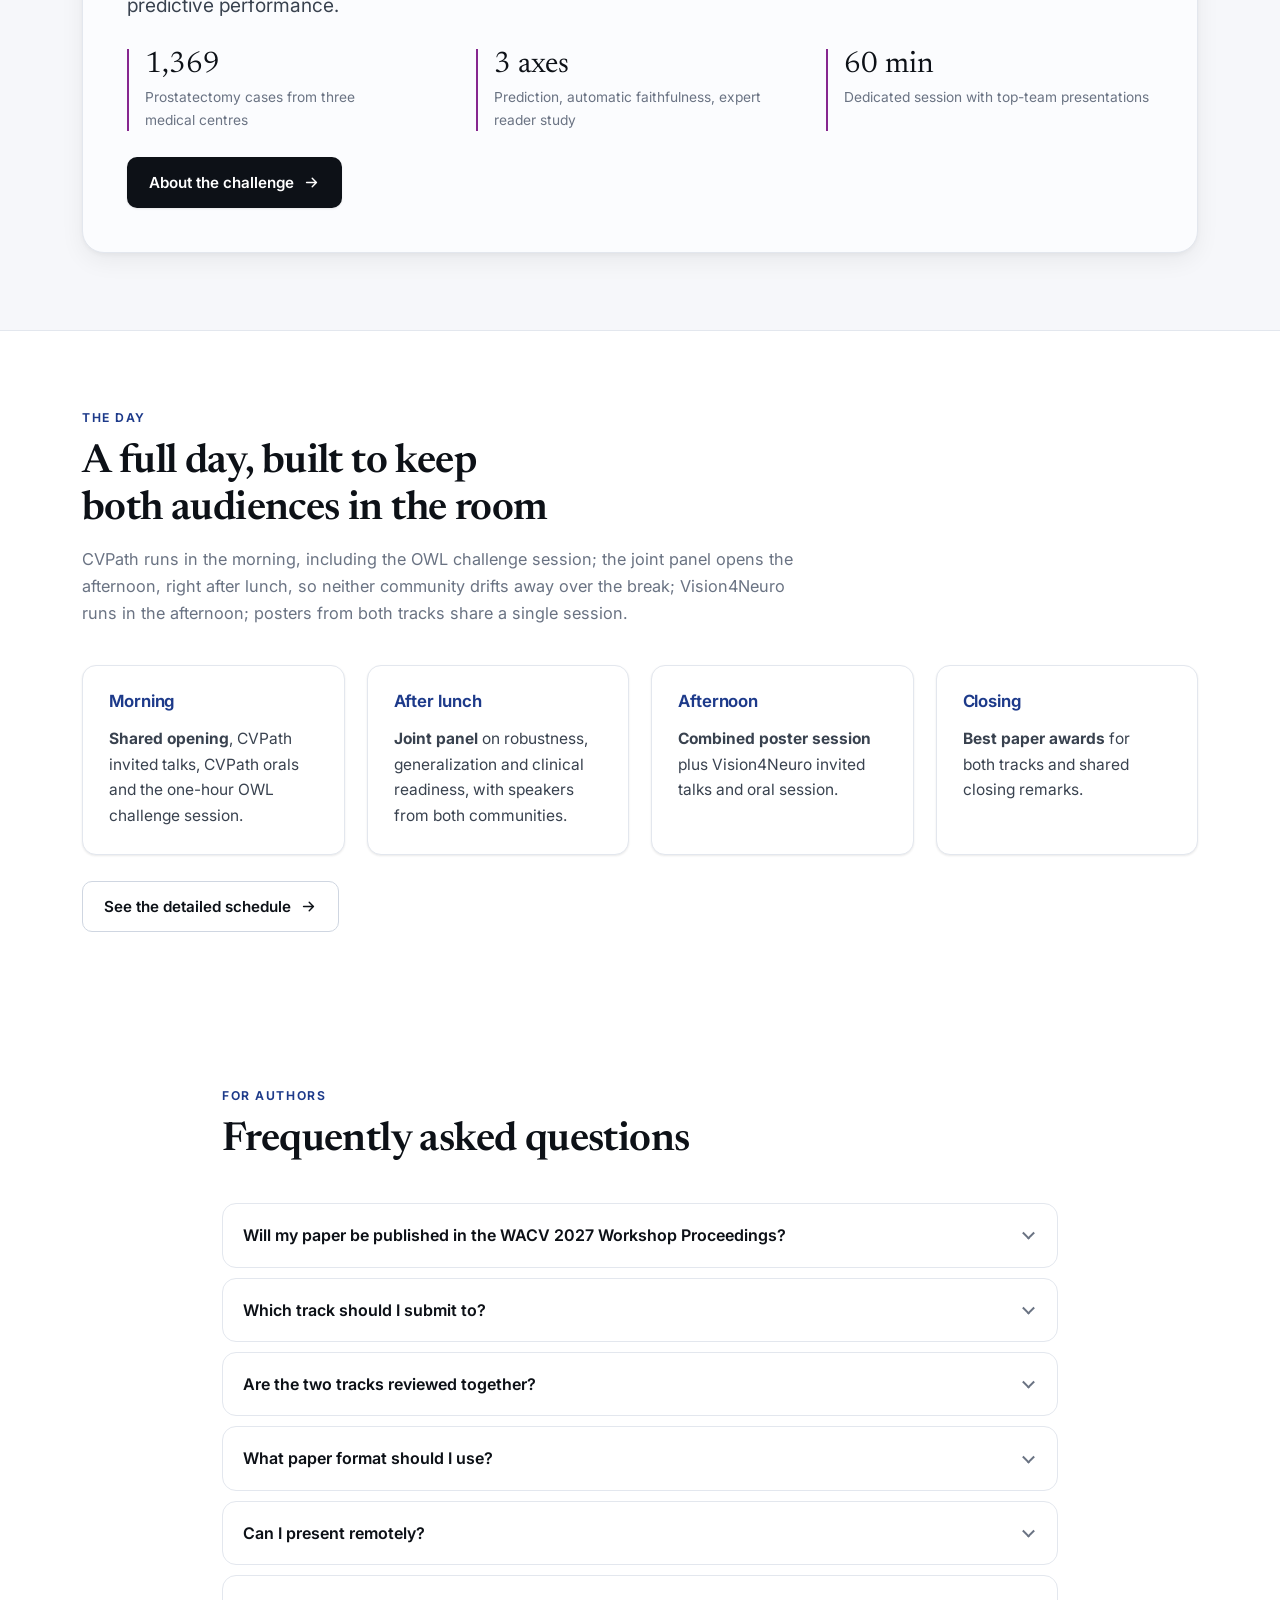
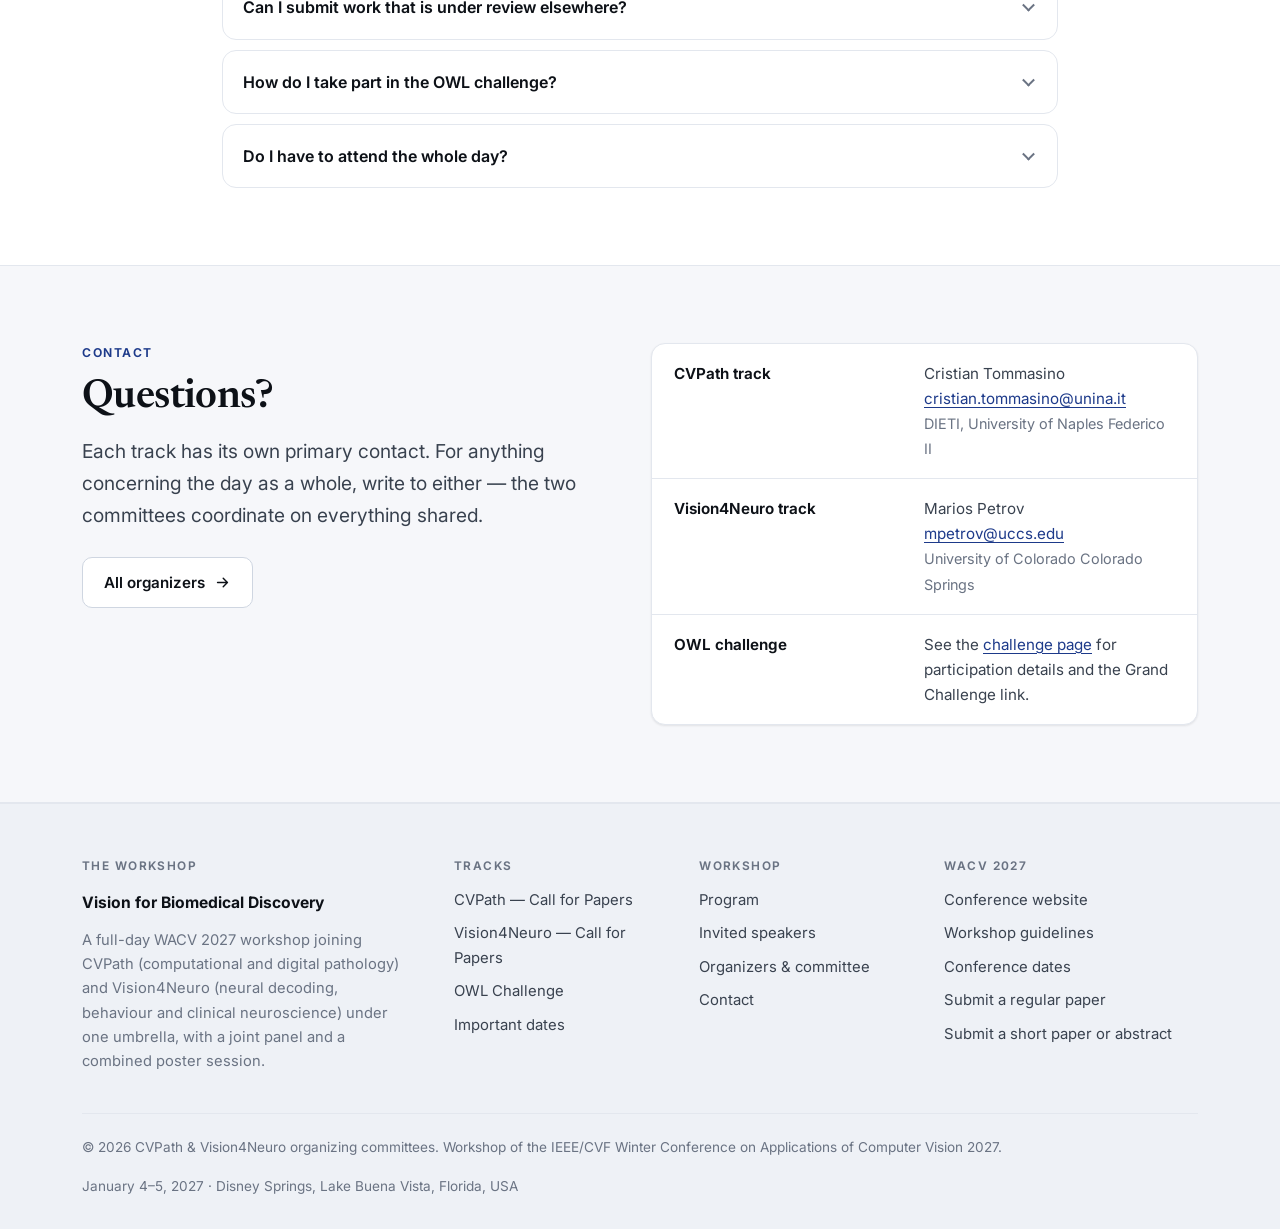
==== commit 2d7ab438: "Move the camera-ready deadline to November 25 WACV moved the camera-ready deadline for archival pape" ====
--- a/index.html
+++ b/index.html
@@ -411,7 +411,7 @@
             <tr><td class="date">October 16, 2026<del>October 9, 2026</del></td><td class="what">Regular papers (8 pages, archival) &mdash; submission deadline, extended (23:59 AoE)</td></tr>
             <tr><td class="date">October 30, 2026</td><td class="what">Notification to authors, regular papers</td></tr>
             <tr><td class="date">November 13, 2026<del>November 6, 2026</del></td><td class="what">Short papers (4 pages) and extended abstracts (2 pages) &mdash; submission deadline, extended (23:59 AoE)</td></tr>
-            <tr><td class="date">November 20, 2026</td><td class="what">Camera-ready deadline, archival papers (23:59 PT)</td></tr>
+            <tr><td class="date">November 25, 2026<del>November 20, 2026</del></td><td class="what">Camera-ready deadline, archival papers (23:59 PT). IEEE Conference Publishing Services (CPS) will contact accepted authors directly with submission instructions.</td></tr>
             <tr><td class="date">November 27, 2026<del>November 20, 2026</del></td><td class="what">Notification, short papers and extended abstracts</td></tr>
             <tr><td class="date">January 4–5, 2027</td><td class="what">Workshop day at WACV 2027</td></tr>
           </tbody>
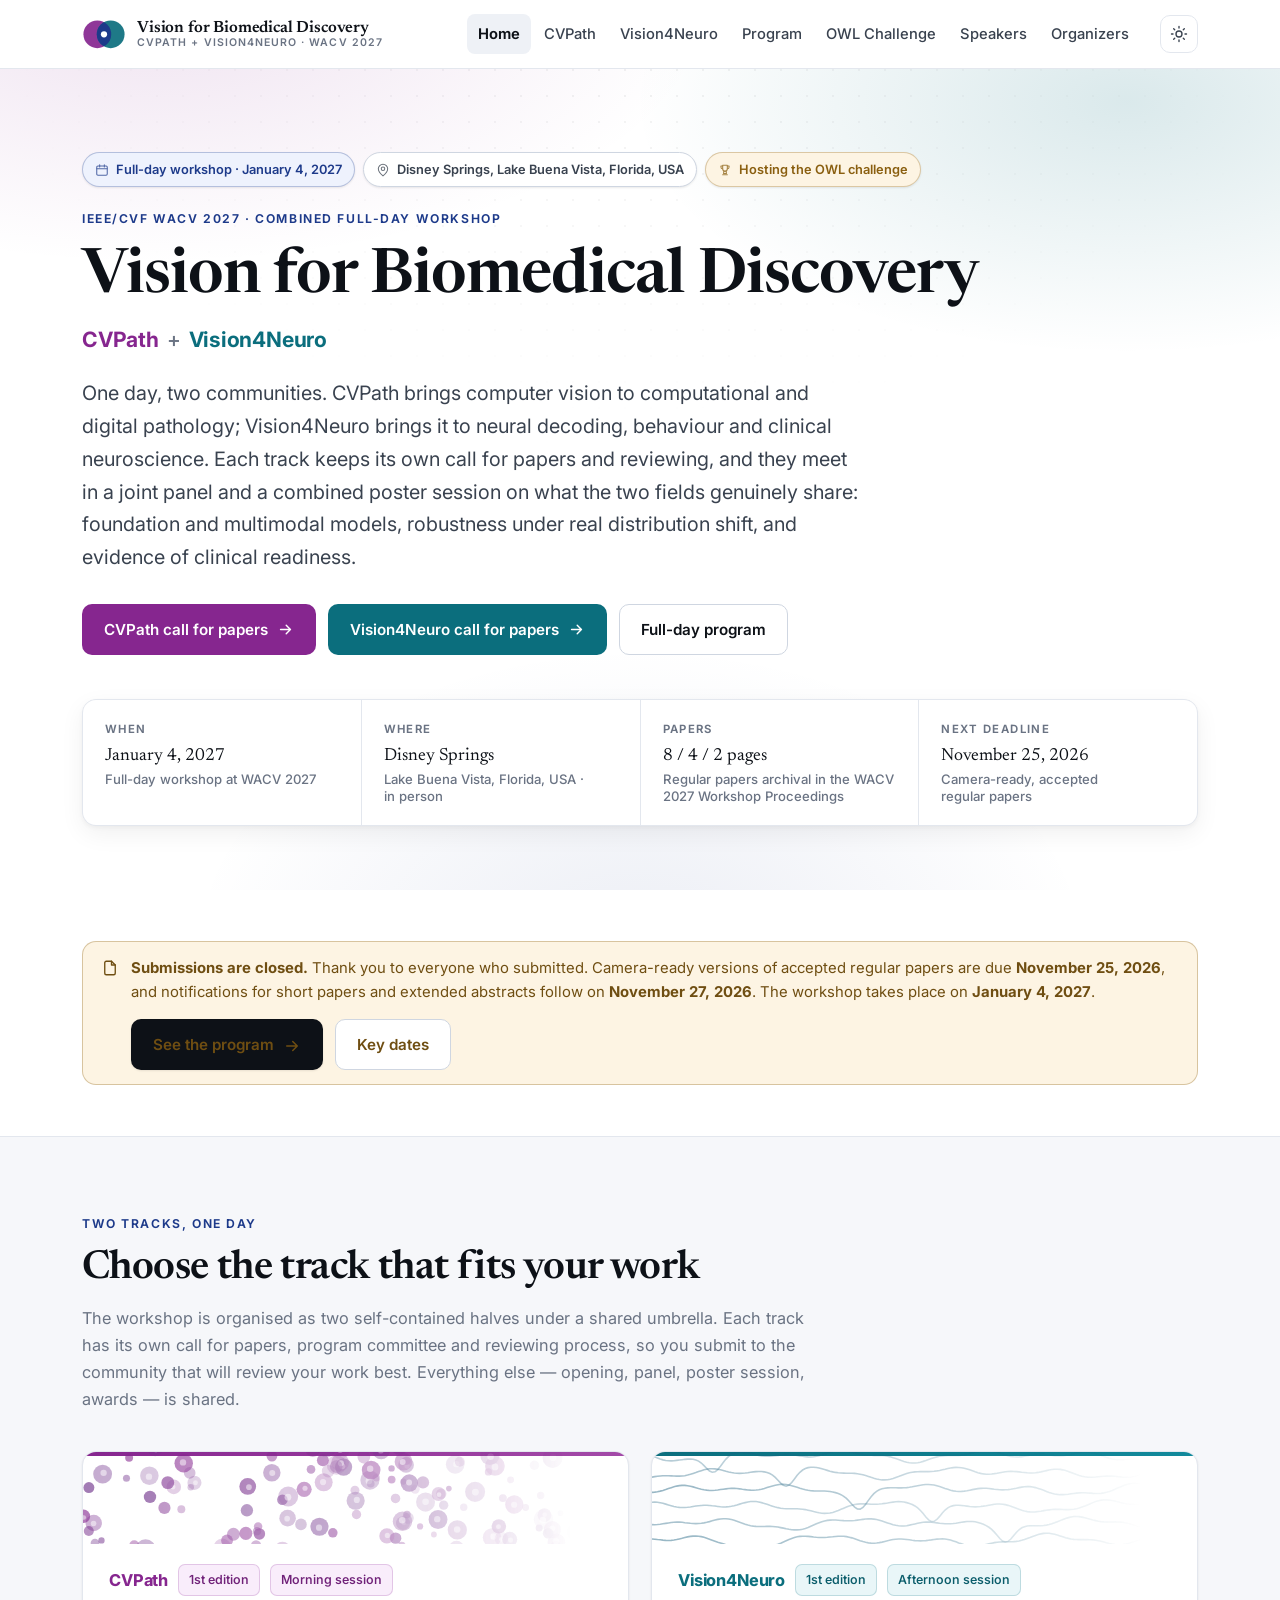
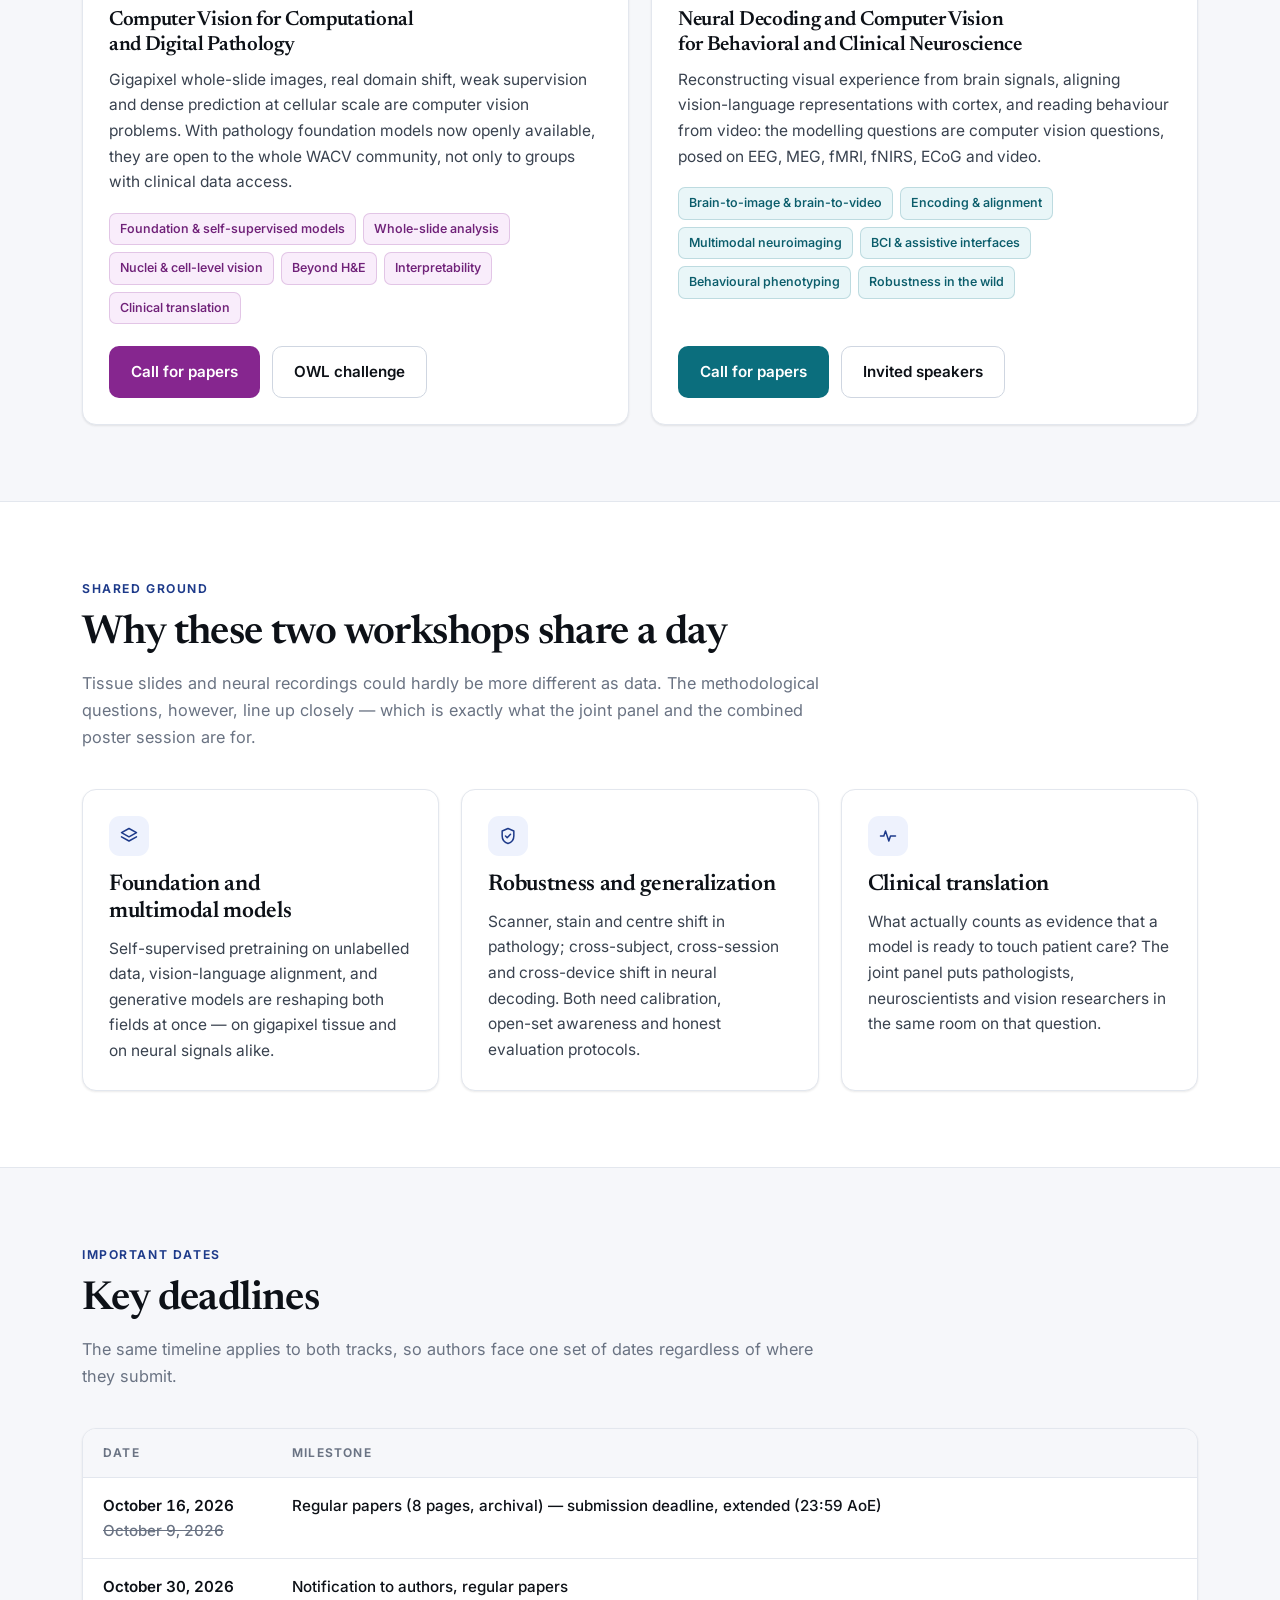
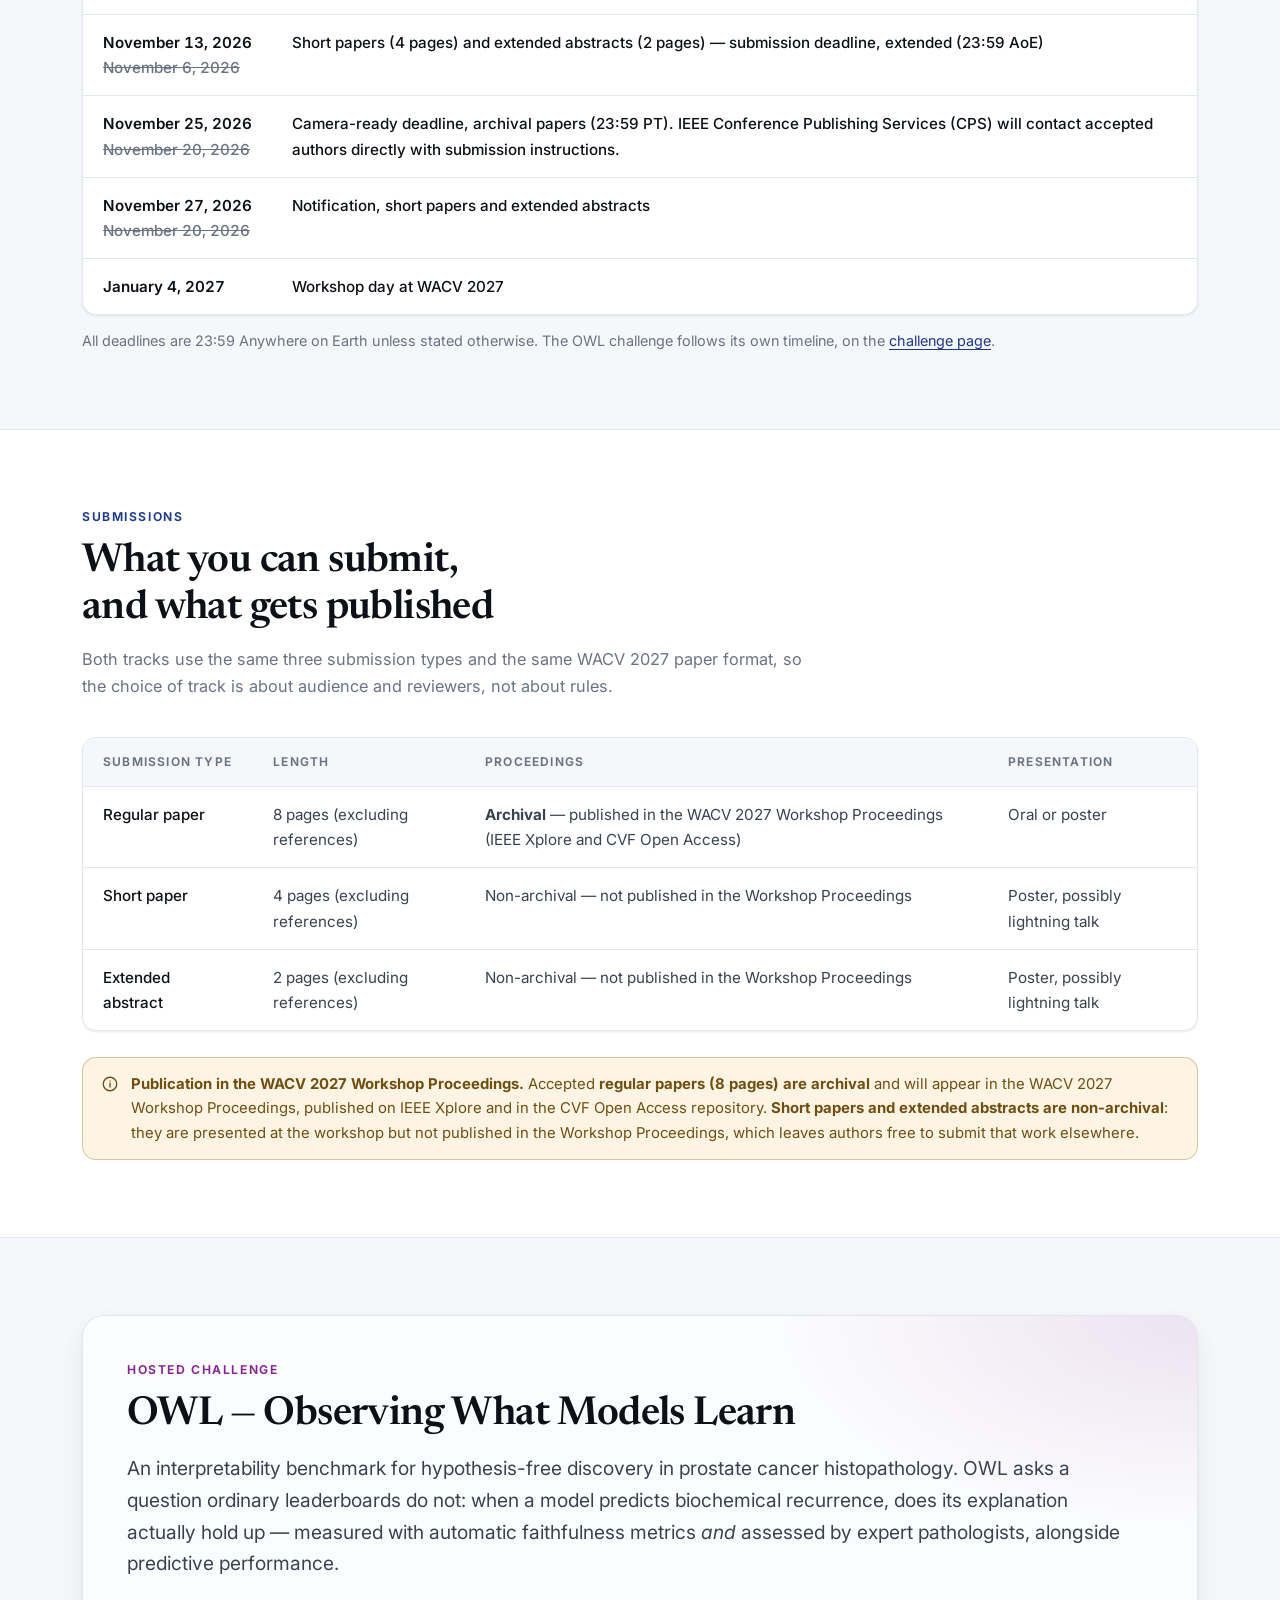
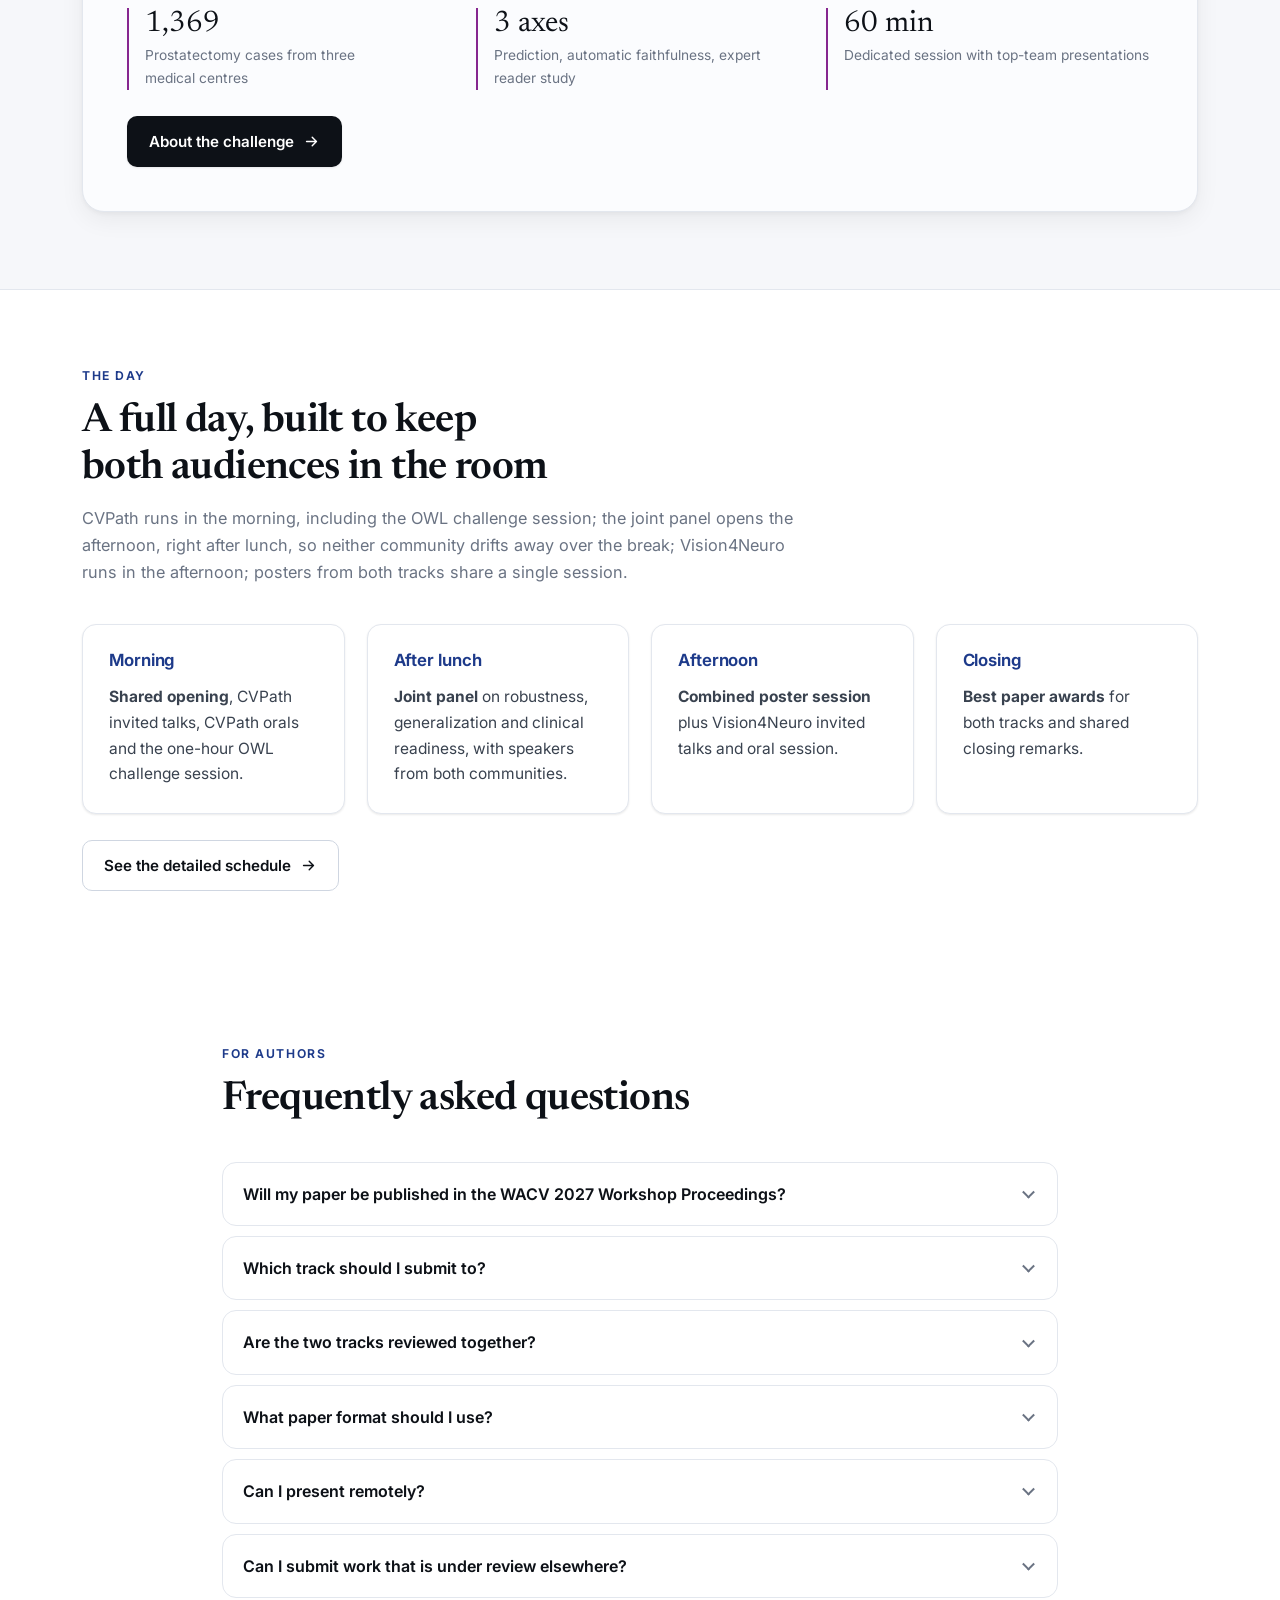
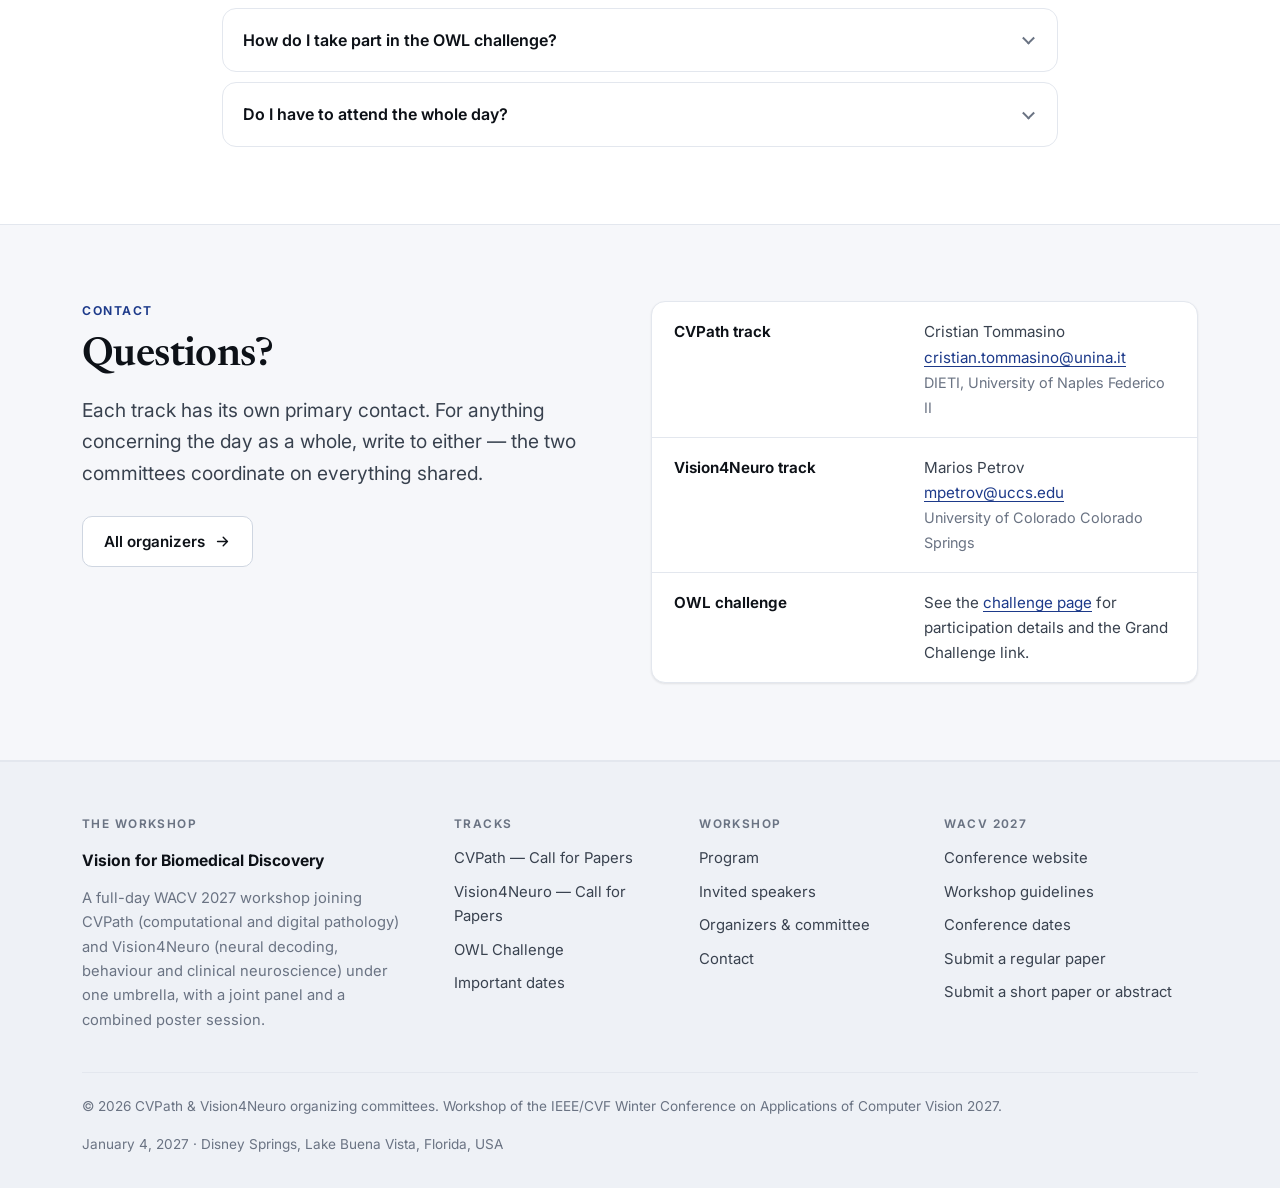
==== commit b3d8b111: "Set the workshop day to January 4, 2027 The workshop runs on January 4, the first of the two WACV wo" ====
--- a/index.html
+++ b/index.html
@@ -52,7 +52,7 @@
     "alternateName": "CVPath + Vision4Neuro @ WACV 2027",
     "description": "Full-day workshop at IEEE/CVF WACV 2027 combining CVPath (computer vision for computational and digital pathology, including the OWL challenge) and Vision4Neuro (neural decoding and computer vision for behavioural and clinical neuroscience).",
     "startDate": "2027-01-04",
-    "endDate": "2027-01-05",
+    "endDate": "2027-01-04",
     "eventStatus": "https://schema.org/EventScheduled",
     "eventAttendanceMode": "https://schema.org/OfflineEventAttendanceMode",
     "url": "https://cvpath-vision4neuro.github.io/wacv2027/",
@@ -119,7 +119,7 @@
             "addressCountry": "US"
           }
         },
-        "endDate": "2027-01-05",
+        "endDate": "2027-01-04",
         "eventStatus": "https://schema.org/EventScheduled",
         "eventAttendanceMode": "https://schema.org/OfflineEventAttendanceMode",
         "image": "https://cvpath-vision4neuro.github.io/wacv2027/assets/img/og-image.png",
@@ -146,7 +146,7 @@
             "addressCountry": "US"
           }
         },
-        "endDate": "2027-01-05",
+        "endDate": "2027-01-04",
         "eventStatus": "https://schema.org/EventScheduled",
         "eventAttendanceMode": "https://schema.org/OfflineEventAttendanceMode",
         "image": "https://cvpath-vision4neuro.github.io/wacv2027/assets/img/og-image.png",
@@ -280,7 +280,7 @@
     <section class="hero">
       <div class="container">
         <div class="badge-row">
-          <span class="badge badge--brand"><svg viewBox="0 0 24 24" fill="none" stroke="currentColor" stroke-width="1.8" stroke-linecap="round" aria-hidden="true"><rect x="3" y="5" width="18" height="16" rx="2"/><path d="M8 3v4M16 3v4M3 10h18"/></svg> Full-day workshop &middot; January 4–5, 2027</span>
+          <span class="badge badge--brand"><svg viewBox="0 0 24 24" fill="none" stroke="currentColor" stroke-width="1.8" stroke-linecap="round" aria-hidden="true"><rect x="3" y="5" width="18" height="16" rx="2"/><path d="M8 3v4M16 3v4M3 10h18"/></svg> Full-day workshop &middot; January 4, 2027</span>
           <span class="badge"><svg viewBox="0 0 24 24" fill="none" stroke="currentColor" stroke-width="1.8" stroke-linecap="round" aria-hidden="true"><path d="M20 10c0 6-8 12-8 12S4 16 4 10a8 8 0 1 1 16 0Z"/><circle cx="12" cy="10" r="3"/></svg> Disney Springs, Lake Buena Vista, Florida, USA</span>
           <span class="badge badge--gold"><svg viewBox="0 0 24 24" fill="none" stroke="currentColor" stroke-width="1.8" stroke-linecap="round" stroke-linejoin="round" aria-hidden="true"><path d="M8 4h8v6a4 4 0 0 1-8 0Z"/><path d="M16 5h3v2a3 3 0 0 1-3 3M8 5H5v2a3 3 0 0 0 3 3"/><path d="M10 14h4l.5 4h-5Z"/><path d="M8 20h8"/></svg> Hosting the OWL challenge</span>
         </div>
@@ -300,17 +300,17 @@
        </div>
 
         <div class="facts">
-          <div class="fact"><p class="fact__k">When</p><p class="fact__v">January 4–5, 2027<small>Workshop days of WACV 2027</small></p></div>
+          <div class="fact"><p class="fact__k">When</p><p class="fact__v">January 4, 2027<small>Full-day workshop at WACV 2027</small></p></div>
           <div class="fact"><p class="fact__k">Where</p><p class="fact__v">Disney Springs<small>Lake Buena Vista, Florida, USA &middot; in person</small></p></div>
           <div class="fact"><p class="fact__k">Papers</p><p class="fact__v">8 / 4 / 2 pages<small>Regular papers archival in the WACV 2027 Workshop Proceedings</small></p></div>
-          <div class="fact"><p class="fact__k">Paper deadline</p><p class="fact__v">November 13, 2026<small>Short papers and abstracts, extended from <del>November 6</del>, 23:59 Anywhere on Earth</small></p></div>
+          <div class="fact"><p class="fact__k">Next deadline</p><p class="fact__v">November 25, 2026<small>Camera-ready, accepted regular papers</small></p></div>
         </div>
       </div>
     </section>
 
     <section class="section section--tight">
       <div class="container">
-        <div class="notice"><svg viewBox="0 0 24 24" fill="none" stroke="currentColor" stroke-width="1.8" stroke-linecap="round" stroke-linejoin="round" aria-hidden="true"><path d="M14 3H7a2 2 0 0 0-2 2v14a2 2 0 0 0 2 2h10a2 2 0 0 0 2-2V8Z"/><path d="M14 3v5h5"/></svg><div><strong>The call for papers is open.</strong> The short paper and extended abstract deadline has been extended to <strong>November 13, 2026</strong> (23:59 AoE). Archival regular papers and non-archival contributions have separate submission sites on OpenReview, each with its own deadline. Choose your track on the submission form.<div class="btn-row mt-s"><a class="btn btn--primary" href="https://openreview.net/group?id=thecvf.com/WACV/2027/Workshop/CVPath-Vision4Neuro" rel="noopener">Submit a regular paper <svg viewBox="0 0 24 24" fill="none" stroke="currentColor" stroke-width="2" stroke-linecap="round" stroke-linejoin="round" aria-hidden="true"><path d="M5 12h14M13 6l6 6-6 6"/></svg></a><a class="btn btn--ghost" href="https://openreview.net/group?id=thecvf.com/WACV/2027/Workshop/CVPath-Vision4Neuro-Short-Papers-And-Abstracts" rel="noopener">Submit a short paper or abstract <svg viewBox="0 0 24 24" fill="none" stroke="currentColor" stroke-width="2" stroke-linecap="round" stroke-linejoin="round" aria-hidden="true"><path d="M5 12h14M13 6l6 6-6 6"/></svg></a></div></div></div>
+        <div class="notice"><svg viewBox="0 0 24 24" fill="none" stroke="currentColor" stroke-width="1.8" stroke-linecap="round" stroke-linejoin="round" aria-hidden="true"><path d="M14 3H7a2 2 0 0 0-2 2v14a2 2 0 0 0 2 2h10a2 2 0 0 0 2-2V8Z"/><path d="M14 3v5h5"/></svg><div><strong>Submissions are closed.</strong> Thank you to everyone who submitted. Camera-ready versions of accepted regular papers are due <strong>November 25, 2026</strong>, and notifications for short papers and extended abstracts follow on <strong>November 27, 2026</strong>. The workshop takes place on <strong>January 4, 2027</strong>.<div class="btn-row mt-s"><a class="btn btn--primary" href="program.html">See the program <svg viewBox="0 0 24 24" fill="none" stroke="currentColor" stroke-width="2" stroke-linecap="round" stroke-linejoin="round" aria-hidden="true"><path d="M5 12h14M13 6l6 6-6 6"/></svg></a><a class="btn btn--ghost" href="#dates">Key dates</a></div></div></div>
       </div>
     </section>
 
@@ -413,7 +413,7 @@
             <tr><td class="date">November 13, 2026<del>November 6, 2026</del></td><td class="what">Short papers (4 pages) and extended abstracts (2 pages) &mdash; submission deadline, extended (23:59 AoE)</td></tr>
             <tr><td class="date">November 25, 2026<del>November 20, 2026</del></td><td class="what">Camera-ready deadline, archival papers (23:59 PT). IEEE Conference Publishing Services (CPS) will contact accepted authors directly with submission instructions.</td></tr>
             <tr><td class="date">November 27, 2026<del>November 20, 2026</del></td><td class="what">Notification, short papers and extended abstracts</td></tr>
-            <tr><td class="date">January 4–5, 2027</td><td class="what">Workshop day at WACV 2027</td></tr>
+            <tr><td class="date">January 4, 2027</td><td class="what">Workshop day at WACV 2027</td></tr>
           </tbody>
         </table>
       </div>
@@ -556,7 +556,7 @@
     </div>
     <div class="footer-bottom">
       <span>&copy; 2026 CVPath &amp; Vision4Neuro organizing committees. Workshop of the IEEE/CVF Winter Conference on Applications of Computer Vision 2027.</span>
-      <span>January 4–5, 2027 &middot; Disney Springs, Lake Buena Vista, Florida, USA</span>
+      <span>January 4, 2027 &middot; Disney Springs, Lake Buena Vista, Florida, USA</span>
     </div>
   </div>
 </footer>
